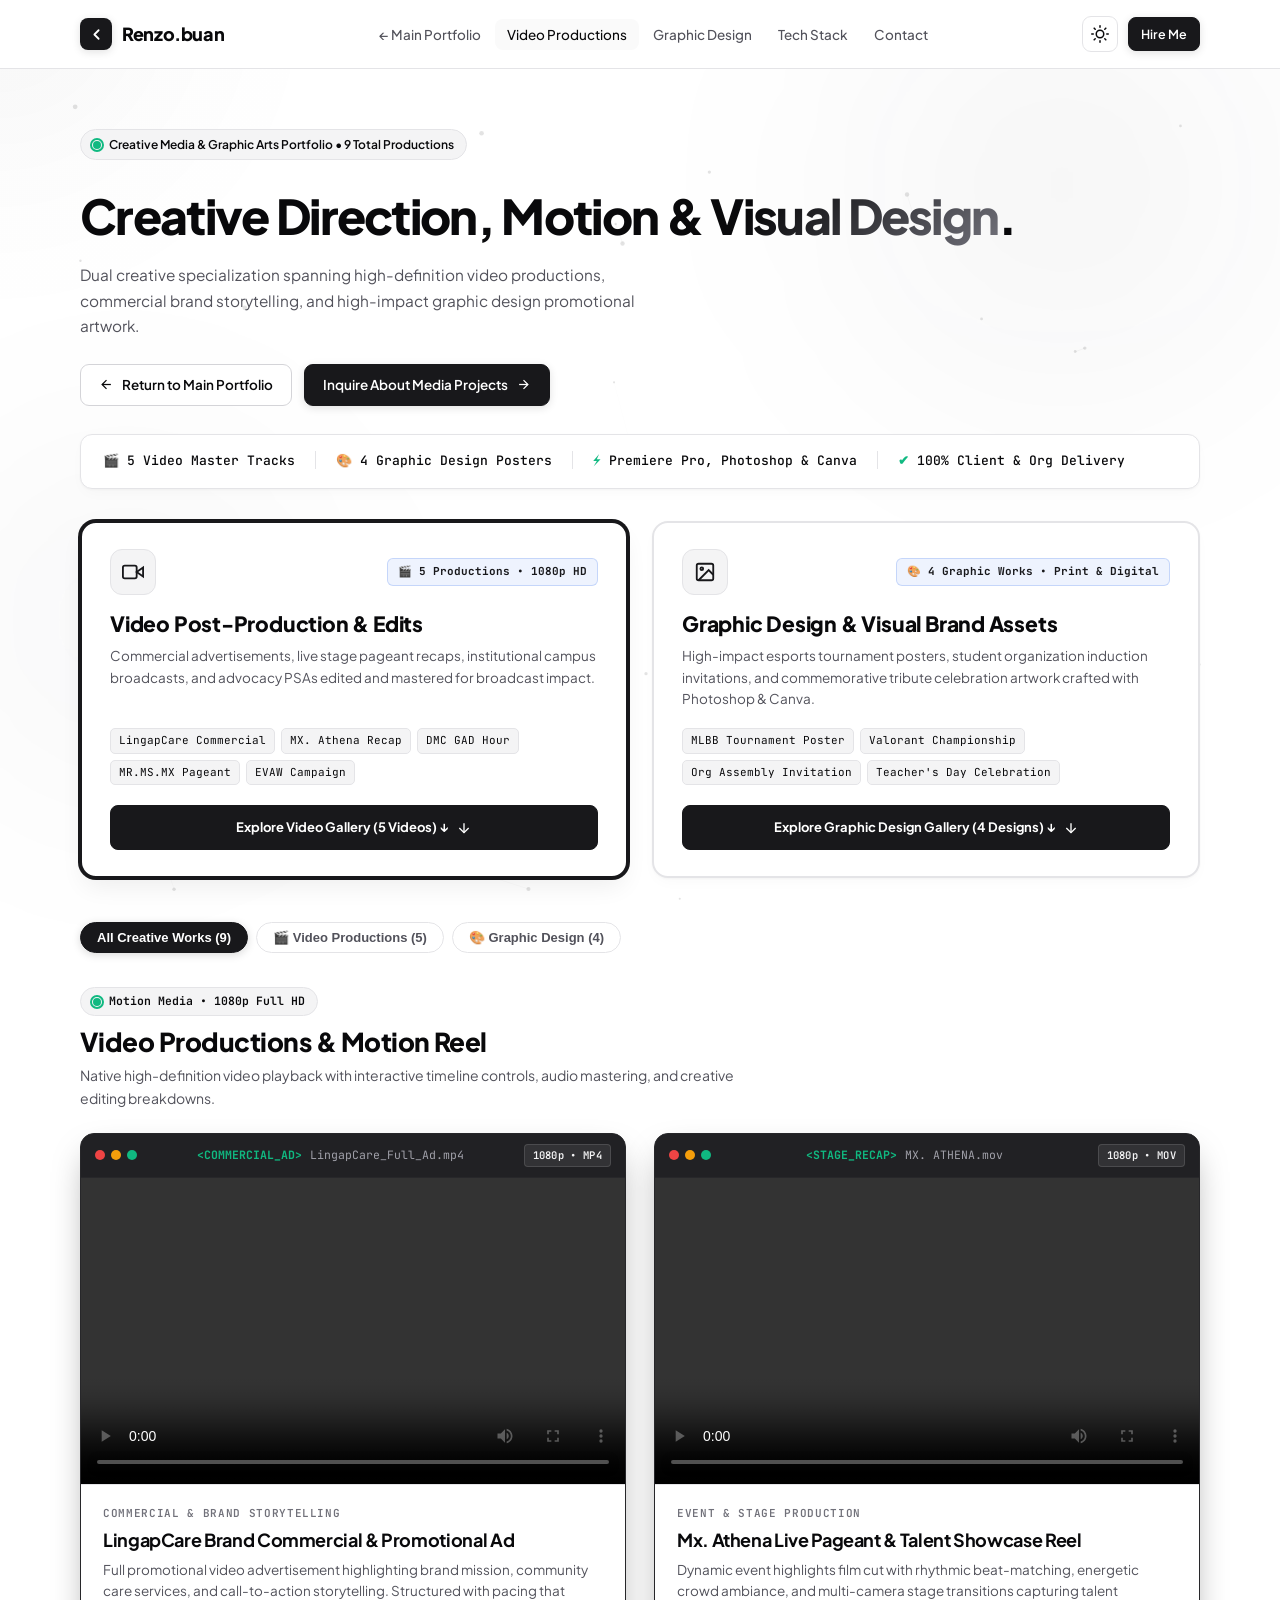
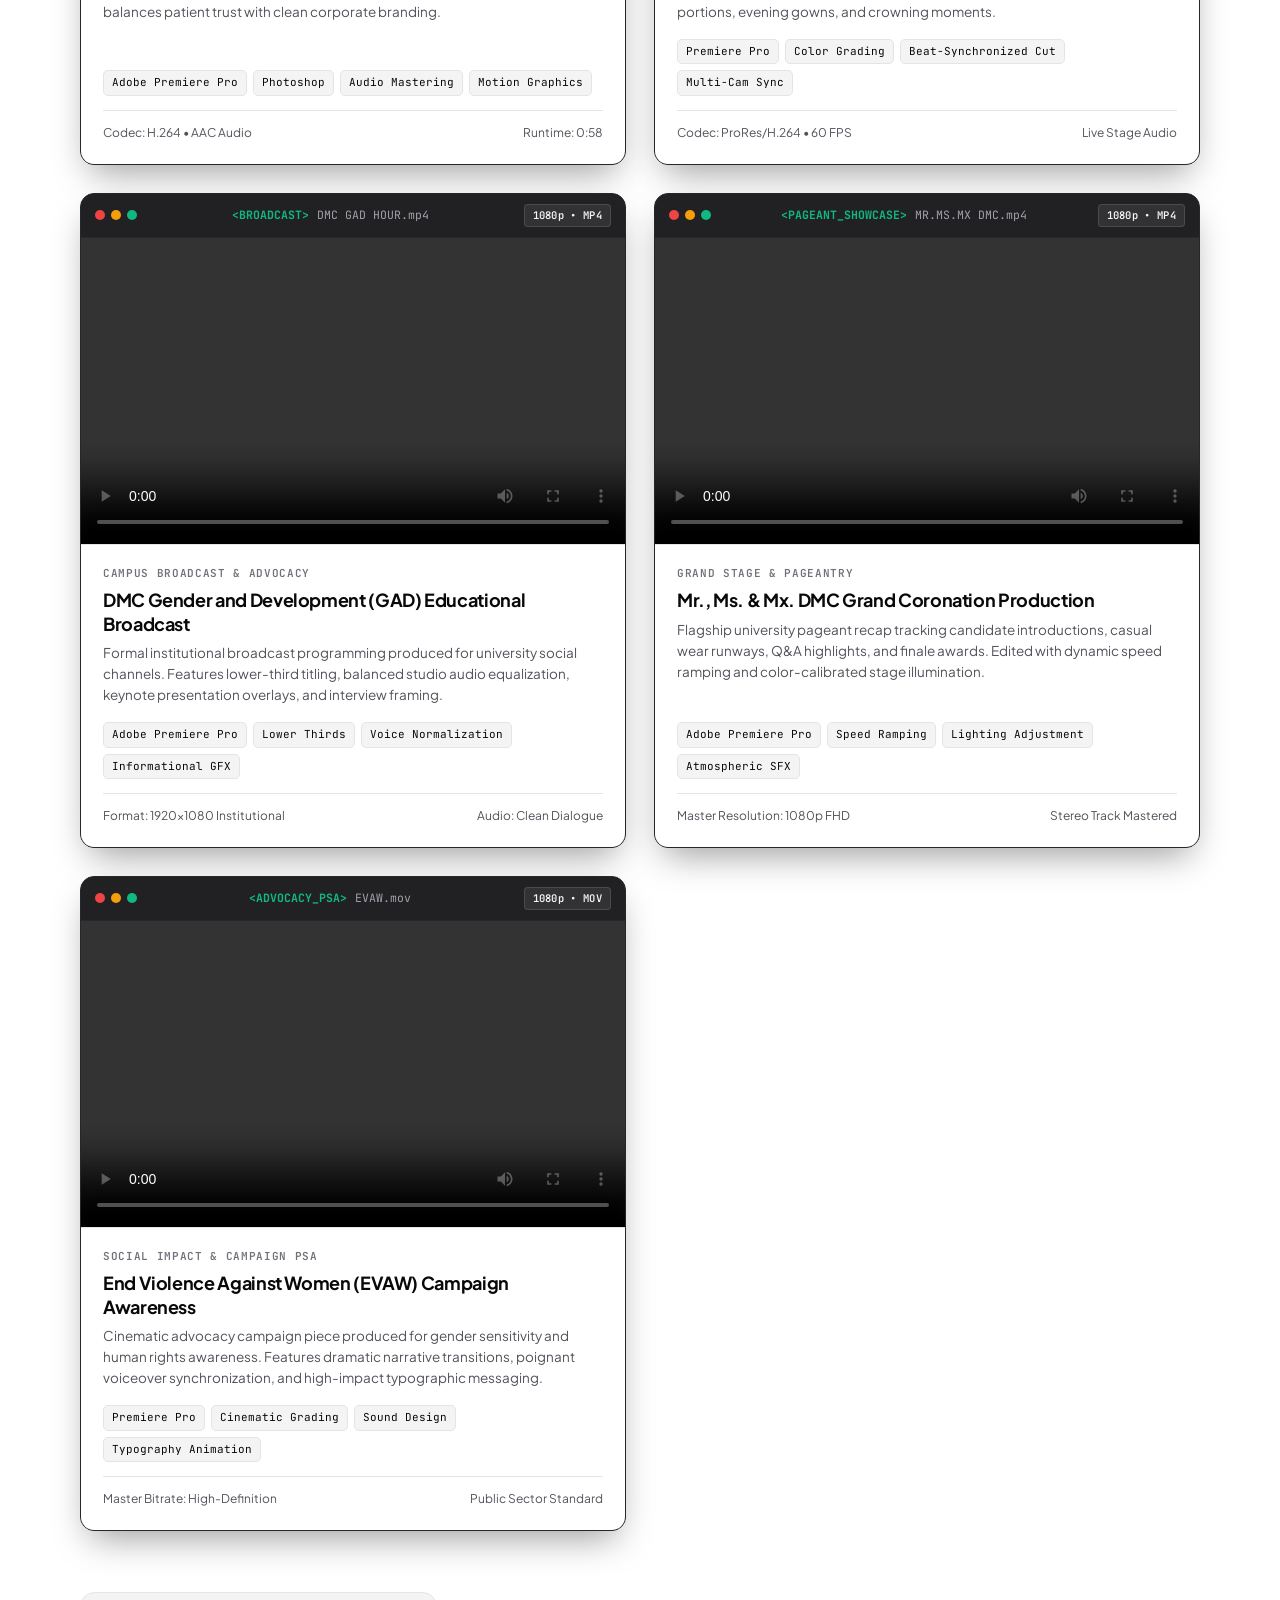
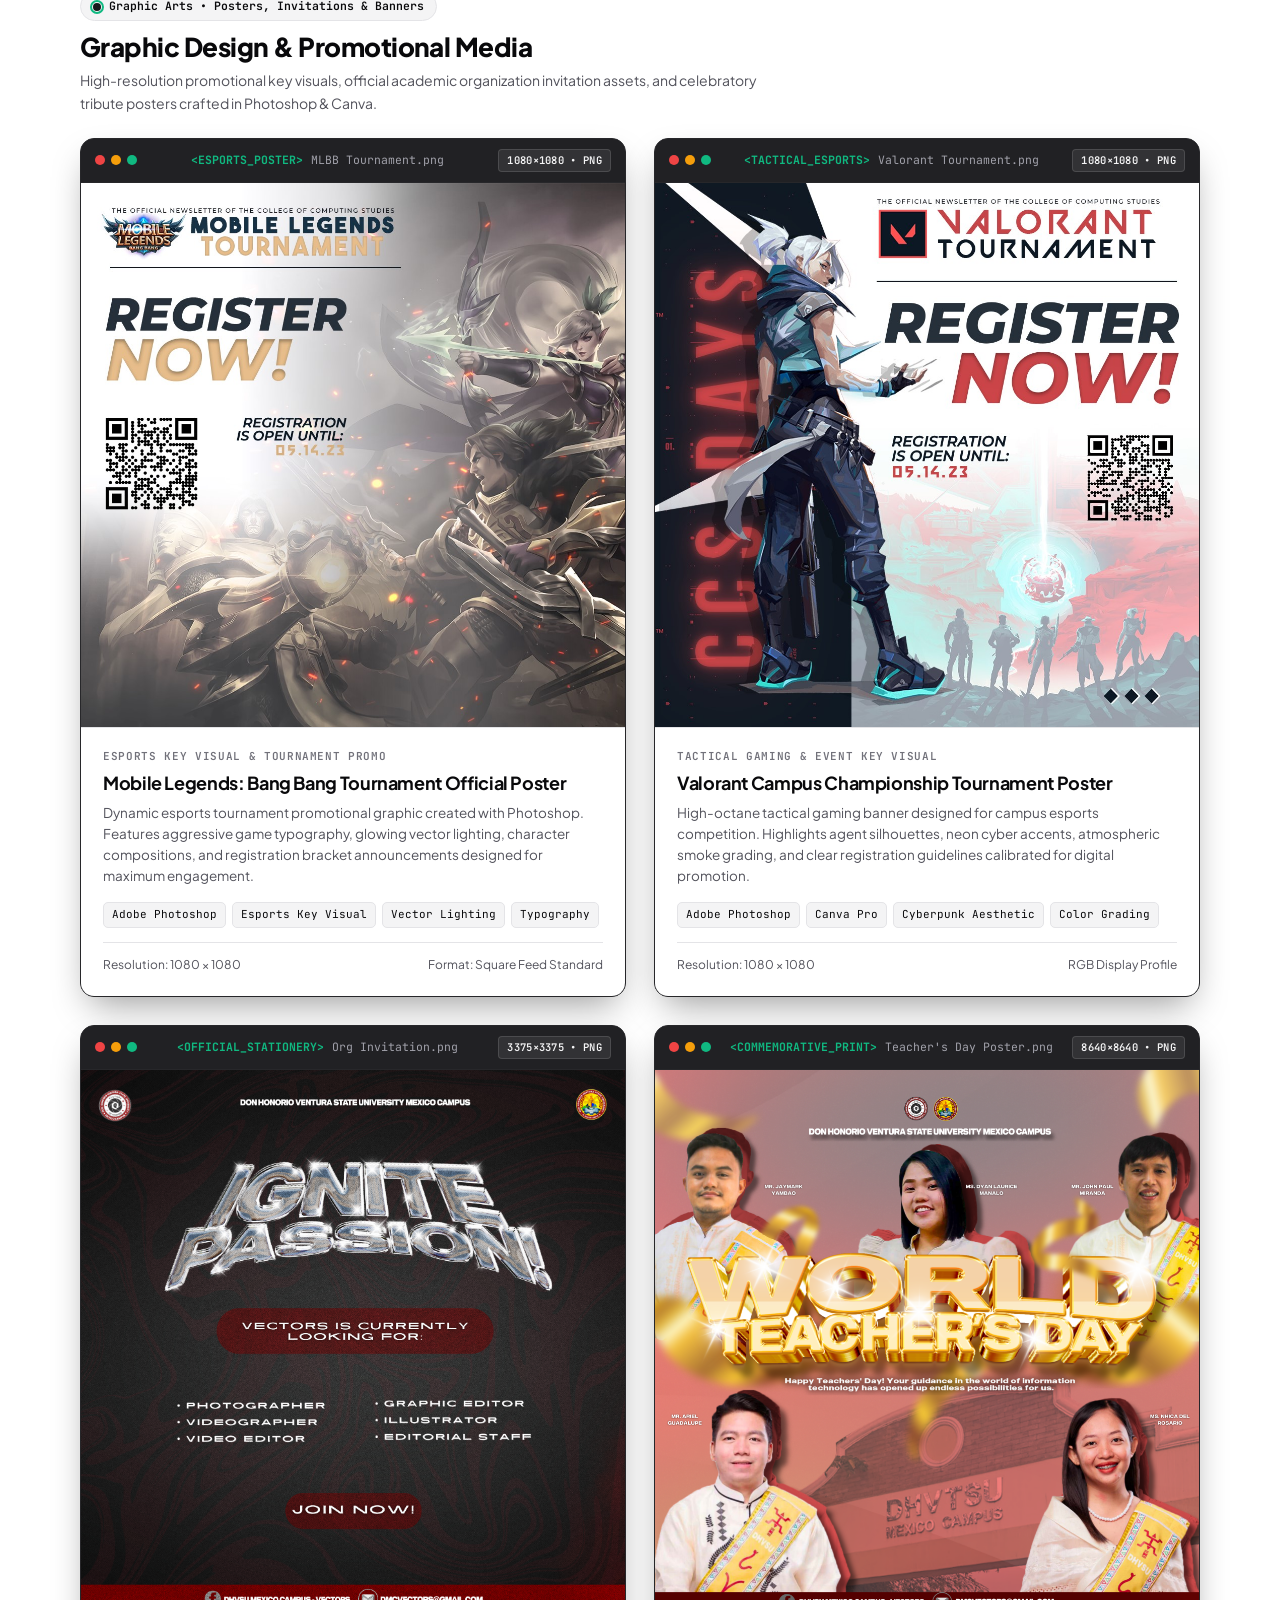
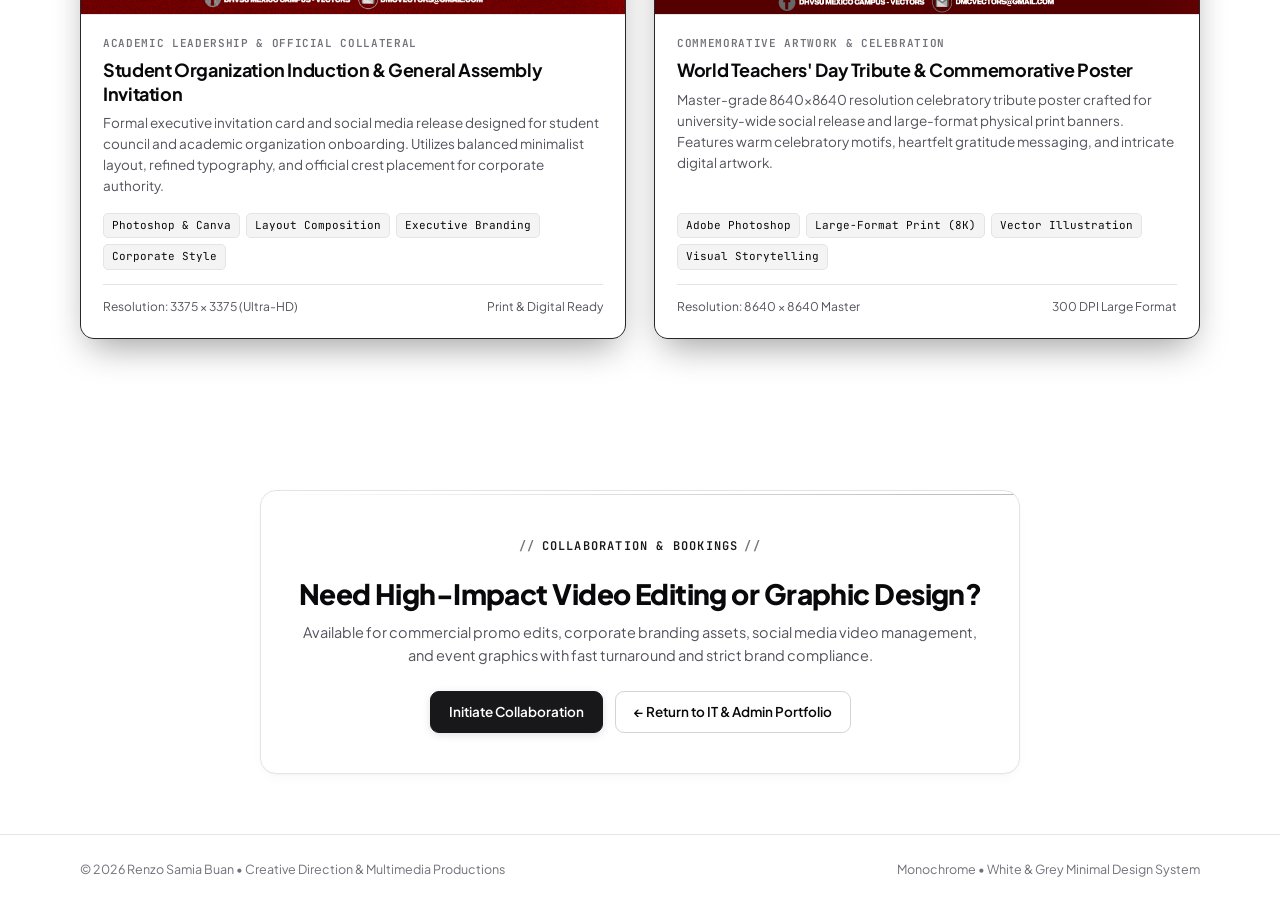
==== media.html @ 0bd3ecc9 "Initial commit — portfolio website" ====
<!DOCTYPE html>
<html lang="en" data-theme="light">
<head>
<meta charset="utf-8">
<meta name="viewport" content="width=device-width, initial-scale=1">
<title>Creative Direction &amp; Multimedia Showcase | Renzo Samia Buan</title>
<meta name="description" content="Commercial video advertisements, campus broadcast programming, live event video showcases, and graphic design posters by Renzo Samia Buan.">
<link rel="preconnect" href="https://fonts.googleapis.com">
<link rel="preconnect" href="https://fonts.gstatic.com" crossorigin>
<link href="https://fonts.googleapis.com/css2?family=Plus+Jakarta+Sans:wght@400;500;600;700;800&family=JetBrains+Mono:wght@400;500;600&display=swap" rel="stylesheet">
<link rel="stylesheet" href="styles.css">
</head>
<body>

<canvas id="bgCanvas"></canvas>
<div class="cursor-glow" id="cursorGlow"></div>
<div class="bg-grid"></div>
<div class="ambient-glow-1"></div>
<div class="ambient-glow-2"></div>

<!-- Navigation Bar -->
<header class="nav">
  <div class="wrap nav-wrap">
    <a href="index.html" class="brand-logo" title="Return to Main Portfolio">
      <div class="brand-icon">
        <svg width="17" height="17" viewBox="0 0 24 24" fill="none" stroke="currentColor" stroke-width="2.5" stroke-linecap="round" stroke-linejoin="round">
          <polyline points="15 18 9 12 15 6"></polyline>
        </svg>
      </div>
      <span>Renzo<span class="dot">.</span>buan</span>
    </a>

    <ul class="nav-links">
      <li><a href="index.html" class="nav-link">&larr; Main Portfolio</a></li>
      <li><a href="#videos" class="nav-link active">Video Productions</a></li>
      <li><a href="#graphics" class="nav-link">Graphic Design</a></li>
      <li><a href="index.html#skills" class="nav-link">Tech Stack</a></li>
      <li><a href="index.html#contact" class="nav-link">Contact</a></li>
    </ul>

    <div class="nav-actions">
      <button class="theme-btn" id="themeToggle" aria-label="Toggle visual theme" title="Toggle theme">
        <svg class="sun-icon" viewBox="0 0 24 24"><circle cx="12" cy="12" r="5"></circle><line x1="12" y1="1" x2="12" y2="3"></line><line x1="12" y1="21" x2="12" y2="23"></line><line x1="4.22" y1="4.22" x2="5.64" y2="5.64"></line><line x1="18.36" y1="18.36" x2="19.78" y2="19.78"></line><line x1="1" y1="12" x2="3" y2="12"></line><line x1="21" y1="12" x2="23" y2="12"></line><line x1="4.22" y1="19.78" x2="5.64" y2="18.36"></line><line x1="18.36" y1="5.64" x2="19.78" y2="4.22"></line></svg>
      </button>
      <button class="mobile-toggle-btn" id="mobileMenuBtn" aria-label="Toggle navigation menu">
        <svg viewBox="0 0 24 24"><line x1="3" y1="12" x2="21" y2="12"></line><line x1="3" y1="6" x2="21" y2="6"></line><line x1="3" y1="18" x2="21" y2="18"></line></svg>
      </button>
      <a href="index.html#contact" class="btn btn-primary btn-sm">Hire Me</a>
    </div>
  </div>

  <!-- Mobile Drawer -->
  <div class="mobile-nav-drawer" id="mobileDrawer">
    <a href="index.html" onclick="closeMobileNav()">&larr; Main Portfolio Overview</a>
    <a href="#videos" onclick="closeMobileNav()">🎬 Video Productions (5 Edits)</a>
    <a href="#graphics" onclick="closeMobileNav()">🎨 Graphic Design (4 Posters)</a>
    <a href="index.html#skills" onclick="closeMobileNav()">Technology Stack</a>
    <a href="index.html#contact" onclick="closeMobileNav()">Contact Renzo</a>
  </div>
</header>

<main>
  <!-- Media Header Section -->
  <section class="media-header-section">
    <div class="wrap">
      <div class="status-pill">
        <span class="pulse-indicator"></span>
        <span>Creative Media &amp; Graphic Arts Portfolio &bull; 9 Total Productions</span>
      </div>

      <h1 class="hero-title" style="margin-top: 10px;">
        Creative Direction, Motion &amp; <span class="highlight">Visual Design</span>.
      </h1>

      <p class="hero-subtitle">
        Dual creative specialization spanning high-definition video productions, commercial brand storytelling, and high-impact graphic design promotional artwork.
      </p>

      <div class="hero-actions">
        <a href="index.html" class="btn btn-secondary">
          <svg viewBox="0 0 24 24"><line x1="19" y1="12" x2="5" y2="12"></line><polyline points="12 19 5 12 12 5"></polyline></svg>
          <span>Return to Main Portfolio</span>
        </a>
        <a href="index.html#contact" class="btn btn-primary">
          <span>Inquire About Media Projects</span>
          <svg viewBox="0 0 24 24"><line x1="5" y1="12" x2="19" y2="12"></line><polyline points="12 5 19 12 12 19"></polyline></svg>
        </a>
      </div>

      <!-- Quick Stats Bar -->
      <div class="media-stats-bar">
        <div class="media-stat-item">
          <span class="stat-icon">🎬</span>
          <span>5 Video Master Tracks</span>
        </div>
        <div class="media-stat-divider"></div>
        <div class="media-stat-item">
          <span class="stat-icon">🎨</span>
          <span>4 Graphic Design Posters</span>
        </div>
        <div class="media-stat-divider"></div>
        <div class="media-stat-item">
          <span class="stat-icon">⚡</span>
          <span>Premiere Pro, Photoshop &amp; Canva</span>
        </div>
        <div class="media-stat-divider"></div>
        <div class="media-stat-item">
          <span class="stat-icon">✔</span>
          <span>100% Client &amp; Org Delivery</span>
        </div>
      </div>

      <!-- MASTER CATEGORY HUB CARDS -->
      <div class="media-hub-grid">
        <!-- Hub Card 1: Video Productions -->
        <div class="media-hub-card active tilt-card" id="hubVideoCard" onclick="selectMediaHub('video')">
          <div class="media-hub-top">
            <div class="media-hub-icon-wrap">
              <svg viewBox="0 0 24 24" fill="none" stroke="currentColor" stroke-width="2"><polygon points="23 7 16 12 23 17 23 7"></polygon><rect x="1" y="5" width="15" height="14" rx="2" ry="2"></rect></svg>
            </div>
            <span class="media-hub-badge">🎬 5 Productions &bull; 1080p HD</span>
          </div>
          <h2 class="media-hub-title">Video Post-Production &amp; Edits</h2>
          <p class="media-hub-desc">Commercial advertisements, live stage pageant recaps, institutional campus broadcasts, and advocacy PSAs edited and mastered for broadcast impact.</p>
          <div class="media-hub-tags">
            <span class="media-hub-tag">LingapCare Commercial</span>
            <span class="media-hub-tag">MX. Athena Recap</span>
            <span class="media-hub-tag">DMC GAD Hour</span>
            <span class="media-hub-tag">MR.MS.MX Pageant</span>
            <span class="media-hub-tag">EVAW Campaign</span>
          </div>
          <div class="media-hub-btn">
            <span>Explore Video Gallery (5 Videos) &darr;</span>
            <svg width="16" height="16" viewBox="0 0 24 24" fill="none" stroke="currentColor" stroke-width="2"><line x1="12" y1="5" x2="12" y2="19"></line><polyline points="19 12 12 19 5 12"></polyline></svg>
          </div>
        </div>

        <!-- Hub Card 2: Graphic Design Productions -->
        <div class="media-hub-card tilt-card" id="hubGraphicsCard" onclick="selectMediaHub('graphics')">
          <div class="media-hub-top">
            <div class="media-hub-icon-wrap">
              <svg viewBox="0 0 24 24" fill="none" stroke="currentColor" stroke-width="2"><rect x="3" y="3" width="18" height="18" rx="2" ry="2"></rect><circle cx="8.5" cy="8.5" r="1.5"></circle><polyline points="21 15 16 10 5 21"></polyline></svg>
            </div>
            <span class="media-hub-badge">🎨 4 Graphic Works &bull; Print &amp; Digital</span>
          </div>
          <h2 class="media-hub-title">Graphic Design &amp; Visual Brand Assets</h2>
          <p class="media-hub-desc">High-impact esports tournament posters, student organization induction invitations, and commemorative tribute celebration artwork crafted with Photoshop &amp; Canva.</p>
          <div class="media-hub-tags">
            <span class="media-hub-tag">MLBB Tournament Poster</span>
            <span class="media-hub-tag">Valorant Championship</span>
            <span class="media-hub-tag">Org Assembly Invitation</span>
            <span class="media-hub-tag">Teacher's Day Celebration</span>
          </div>
          <div class="media-hub-btn">
            <span>Explore Graphic Design Gallery (4 Designs) &darr;</span>
            <svg width="16" height="16" viewBox="0 0 24 24" fill="none" stroke="currentColor" stroke-width="2"><line x1="12" y1="5" x2="12" y2="19"></line><polyline points="19 12 12 19 5 12"></polyline></svg>
          </div>
        </div>
      </div>

      <!-- Category Filter Tabs -->
      <div class="media-filter-tabs" id="mediaFilterTabs">
        <button class="tab-btn active" data-filter="all">All Creative Works (9)</button>
        <button class="tab-btn" data-filter="video">🎬 Video Productions (5)</button>
        <button class="tab-btn" data-filter="graphics">🎨 Graphic Design (4)</button>
      </div>

      <!-- ========================================================
           SECTION 1: VIDEO PRODUCTIONS (5 Videos)
           ======================================================== -->
      <div class="media-group-header" id="videos" style="margin-top: 20px; margin-bottom: 24px;">
        <div class="group-tag-pill">
          <span class="pulse-indicator"></span>
          <span>Motion Media &bull; 1080p Full HD</span>
        </div>
        <h2 style="font-size: 26px; font-weight: 800; color: var(--text-main); margin-bottom: 6px;">Video Productions &amp; Motion Reel</h2>
        <p style="font-size: 14px; color: var(--text-muted); max-width: 680px;">Native high-definition video playback with interactive timeline controls, audio mastering, and creative editing breakdowns.</p>
      </div>

      <div class="media-grid" id="videoGrid">

        <!-- Video 1: LingapCare Commercial Ad -->
        <article class="media-panel border-beam-card tilt-card" data-type="video" data-category="ad">
          <div class="media-panel-header">
            <div class="terminal-dots">
              <span class="dot dot-red"></span>
              <span class="dot dot-yellow"></span>
              <span class="dot dot-green"></span>
            </div>
            <div class="media-panel-title">
              <span class="tech-tag">&lt;COMMERCIAL_AD&gt;</span>
              <span>LingapCare_Full_Ad.mp4</span>
            </div>
            <span class="media-panel-badge">1080p &bull; MP4</span>
          </div>

          <div class="media-video-wrap">
            <video controls preload="metadata" playsinline class="media-video-player">
              <source src="LingapCare_Full_Ad.mp4" type="video/mp4">
              Your browser does not support the video tag.
            </video>
          </div>

          <div class="media-panel-body">
            <span class="media-category-chip">Commercial &amp; Brand Storytelling</span>
            <h2 class="media-project-title">LingapCare Brand Commercial &amp; Promotional Ad</h2>
            <p class="media-project-desc">
              Full promotional video advertisement highlighting brand mission, community care services, and call-to-action storytelling. Structured with pacing that balances patient trust with clean corporate branding.
            </p>

            <div class="media-tool-chips">
              <span class="media-tool-chip">Adobe Premiere Pro</span>
              <span class="media-tool-chip">Photoshop</span>
              <span class="media-tool-chip">Audio Mastering</span>
              <span class="media-tool-chip">Motion Graphics</span>
            </div>

            <div class="media-panel-footer">
              <span class="media-specs-label">Codec: H.264 &bull; AAC Audio</span>
              <span class="media-specs-label">Runtime: 0:58</span>
            </div>
          </div>
        </article>

        <!-- Video 2: MX. ATHENA -->
        <article class="media-panel border-beam-card tilt-card" data-type="video" data-category="event">
          <div class="media-panel-header">
            <div class="terminal-dots">
              <span class="dot dot-red"></span>
              <span class="dot dot-yellow"></span>
              <span class="dot dot-green"></span>
            </div>
            <div class="media-panel-title">
              <span class="tech-tag">&lt;STAGE_RECAP&gt;</span>
              <span>MX. ATHENA.mov</span>
            </div>
            <span class="media-panel-badge">1080p &bull; MOV</span>
          </div>

          <div class="media-video-wrap">
            <video controls preload="metadata" playsinline class="media-video-player">
              <source src="MX. ATHENA.mov" type="video/quicktime">
              <source src="MX. ATHENA.mov" type="video/mp4">
              Your browser does not support the video tag.
            </video>
          </div>

          <div class="media-panel-body">
            <span class="media-category-chip">Event &amp; Stage Production</span>
            <h2 class="media-project-title">Mx. Athena Live Pageant &amp; Talent Showcase Reel</h2>
            <p class="media-project-desc">
              Dynamic event highlights film cut with rhythmic beat-matching, energetic crowd ambiance, and multi-camera stage transitions capturing talent portions, evening gowns, and crowning moments.
            </p>

            <div class="media-tool-chips">
              <span class="media-tool-chip">Premiere Pro</span>
              <span class="media-tool-chip">Color Grading</span>
              <span class="media-tool-chip">Beat-Synchronized Cut</span>
              <span class="media-tool-chip">Multi-Cam Sync</span>
            </div>

            <div class="media-panel-footer">
              <span class="media-specs-label">Codec: ProRes/H.264 &bull; 60 FPS</span>
              <span class="media-specs-label">Live Stage Audio</span>
            </div>
          </div>
        </article>

        <!-- Video 3: DMC GAD HOUR -->
        <article class="media-panel border-beam-card tilt-card" data-type="video" data-category="broadcast">
          <div class="media-panel-header">
            <div class="terminal-dots">
              <span class="dot dot-red"></span>
              <span class="dot dot-yellow"></span>
              <span class="dot dot-green"></span>
            </div>
            <div class="media-panel-title">
              <span class="tech-tag">&lt;BROADCAST&gt;</span>
              <span>DMC GAD HOUR.mp4</span>
            </div>
            <span class="media-panel-badge">1080p &bull; MP4</span>
          </div>

          <div class="media-video-wrap">
            <video controls preload="metadata" playsinline class="media-video-player">
              <source src="DMC GAD HOUR.mp4" type="video/mp4">
              Your browser does not support the video tag.
            </video>
          </div>

          <div class="media-panel-body">
            <span class="media-category-chip">Campus Broadcast &amp; Advocacy</span>
            <h2 class="media-project-title">DMC Gender and Development (GAD) Educational Broadcast</h2>
            <p class="media-project-desc">
              Formal institutional broadcast programming produced for university social channels. Features lower-third titling, balanced studio audio equalization, keynote presentation overlays, and interview framing.
            </p>

            <div class="media-tool-chips">
              <span class="media-tool-chip">Adobe Premiere Pro</span>
              <span class="media-tool-chip">Lower Thirds</span>
              <span class="media-tool-chip">Voice Normalization</span>
              <span class="media-tool-chip">Informational GFX</span>
            </div>

            <div class="media-panel-footer">
              <span class="media-specs-label">Format: 1920x1080 Institutional</span>
              <span class="media-specs-label">Audio: Clean Dialogue</span>
            </div>
          </div>
        </article>

        <!-- Video 4: MR.MS.MX DMC -->
        <article class="media-panel border-beam-card tilt-card" data-type="video" data-category="event">
          <div class="media-panel-header">
            <div class="terminal-dots">
              <span class="dot dot-red"></span>
              <span class="dot dot-yellow"></span>
              <span class="dot dot-green"></span>
            </div>
            <div class="media-panel-title">
              <span class="tech-tag">&lt;PAGEANT_SHOWCASE&gt;</span>
              <span>MR.MS.MX DMC.mp4</span>
            </div>
            <span class="media-panel-badge">1080p &bull; MP4</span>
          </div>

          <div class="media-video-wrap">
            <video controls preload="metadata" playsinline class="media-video-player">
              <source src="MR.MS.MX DMC.mp4" type="video/mp4">
              Your browser does not support the video tag.
            </video>
          </div>

          <div class="media-panel-body">
            <span class="media-category-chip">Grand Stage &amp; Pageantry</span>
            <h2 class="media-project-title">Mr., Ms. &amp; Mx. DMC Grand Coronation Production</h2>
            <p class="media-project-desc">
              Flagship university pageant recap tracking candidate introductions, casual wear runways, Q&amp;A highlights, and finale awards. Edited with dynamic speed ramping and color-calibrated stage illumination.
            </p>

            <div class="media-tool-chips">
              <span class="media-tool-chip">Adobe Premiere Pro</span>
              <span class="media-tool-chip">Speed Ramping</span>
              <span class="media-tool-chip">Lighting Adjustment</span>
              <span class="media-tool-chip">Atmospheric SFX</span>
            </div>

            <div class="media-panel-footer">
              <span class="media-specs-label">Master Resolution: 1080p FHD</span>
              <span class="media-specs-label">Stereo Track Mastered</span>
            </div>
          </div>
        </article>

        <!-- Video 5: EVAW Campaign Video -->
        <article class="media-panel border-beam-card tilt-card" data-type="video" data-category="broadcast">
          <div class="media-panel-header">
            <div class="terminal-dots">
              <span class="dot dot-red"></span>
              <span class="dot dot-yellow"></span>
              <span class="dot dot-green"></span>
            </div>
            <div class="media-panel-title">
              <span class="tech-tag">&lt;ADVOCACY_PSA&gt;</span>
              <span>EVAW.mov</span>
            </div>
            <span class="media-panel-badge">1080p &bull; MOV</span>
          </div>

          <div class="media-video-wrap">
            <video controls preload="metadata" playsinline class="media-video-player">
              <source src="EVAW.mov" type="video/quicktime">
              <source src="EVAW.mov" type="video/mp4">
              Your browser does not support the video tag.
            </video>
          </div>

          <div class="media-panel-body">
            <span class="media-category-chip">Social Impact &amp; Campaign PSA</span>
            <h2 class="media-project-title">End Violence Against Women (EVAW) Campaign Awareness</h2>
            <p class="media-project-desc">
              Cinematic advocacy campaign piece produced for gender sensitivity and human rights awareness. Features dramatic narrative transitions, poignant voiceover synchronization, and high-impact typographic messaging.
            </p>

            <div class="media-tool-chips">
              <span class="media-tool-chip">Premiere Pro</span>
              <span class="media-tool-chip">Cinematic Grading</span>
              <span class="media-tool-chip">Sound Design</span>
              <span class="media-tool-chip">Typography Animation</span>
            </div>

            <div class="media-panel-footer">
              <span class="media-specs-label">Master Bitrate: High-Definition</span>
              <span class="media-specs-label">Public Sector Standard</span>
            </div>
          </div>
        </article>
      </div>

      <!-- ========================================================
           SECTION 2: GRAPHIC DESIGN PRODUCTIONS (4 Posters)
           ======================================================== -->
      <div class="media-group-header" id="graphics" style="margin-top: 60px; margin-bottom: 24px;">
        <div class="group-tag-pill">
          <span class="pulse-indicator" style="background-color: var(--primary);"></span>
          <span>Graphic Arts &bull; Posters, Invitations &amp; Banners</span>
        </div>
        <h2 style="font-size: 26px; font-weight: 800; color: var(--text-main); margin-bottom: 6px;">Graphic Design &amp; Promotional Media</h2>
        <p style="font-size: 14px; color: var(--text-muted); max-width: 680px;">High-resolution promotional key visuals, official academic organization invitation assets, and celebratory tribute posters crafted in Photoshop &amp; Canva.</p>
      </div>

      <div class="media-grid" id="graphicsGrid">

        <!-- Graphic 1: MLBB Tournament Poster -->
        <article class="media-panel border-beam-card tilt-card" data-type="graphics" data-category="esports">
          <div class="media-panel-header">
            <div class="terminal-dots">
              <span class="dot dot-red"></span>
              <span class="dot dot-yellow"></span>
              <span class="dot dot-green"></span>
            </div>
            <div class="media-panel-title">
              <span class="tech-tag">&lt;ESPORTS_POSTER&gt;</span>
              <span>MLBB Tournament.png</span>
            </div>
            <span class="media-panel-badge">1080&times;1080 &bull; PNG</span>
          </div>

          <div class="graphics-img-wrap" onclick="openLightbox('MLBB Tournament.png', 'Mobile Legends: Bang Bang Tournament Official Poster', '1080 &times; 1080 Square Format &bull; Esports Gaming Key Visual')">
            <img src="MLBB Tournament.png" alt="Mobile Legends Tournament Official Poster by Renzo Samia Buan" class="graphics-img" loading="lazy">
            <div class="graphics-overlay">
              <div class="graphics-zoom-pill">
                <svg width="15" height="15" viewBox="0 0 24 24" fill="none" stroke="currentColor" stroke-width="2.5"><circle cx="11" cy="11" r="8"></circle><line x1="21" y1="21" x2="16.65" y2="16.65"></line><line x1="11" y1="8" x2="11" y2="14"></line><line x1="8" y1="11" x2="14" y2="11"></line></svg>
                <span>Click to View Full Size</span>
              </div>
            </div>
          </div>

          <div class="media-panel-body">
            <span class="media-category-chip">Esports Key Visual &amp; Tournament Promo</span>
            <h2 class="media-project-title">Mobile Legends: Bang Bang Tournament Official Poster</h2>
            <p class="media-project-desc">
              Dynamic esports tournament promotional graphic created with Photoshop. Features aggressive game typography, glowing vector lighting, character compositions, and registration bracket announcements designed for maximum engagement.
            </p>

            <div class="media-tool-chips">
              <span class="media-tool-chip">Adobe Photoshop</span>
              <span class="media-tool-chip">Esports Key Visual</span>
              <span class="media-tool-chip">Vector Lighting</span>
              <span class="media-tool-chip">Typography</span>
            </div>

            <div class="media-panel-footer">
              <span class="media-specs-label">Resolution: 1080 &times; 1080</span>
              <span class="media-specs-label">Format: Square Feed Standard</span>
            </div>
          </div>
        </article>

        <!-- Graphic 2: Valorant Tournament Poster -->
        <article class="media-panel border-beam-card tilt-card" data-type="graphics" data-category="esports">
          <div class="media-panel-header">
            <div class="terminal-dots">
              <span class="dot dot-red"></span>
              <span class="dot dot-yellow"></span>
              <span class="dot dot-green"></span>
            </div>
            <div class="media-panel-title">
              <span class="tech-tag">&lt;TACTICAL_ESPORTS&gt;</span>
              <span>Valorant Tournament.png</span>
            </div>
            <span class="media-panel-badge">1080&times;1080 &bull; PNG</span>
          </div>

          <div class="graphics-img-wrap" onclick="openLightbox('Valorant Tournament.png', 'Valorant Campus Championship Tournament Poster', '1080 &times; 1080 Square Format &bull; Tactical Esports Key Visual')">
            <img src="Valorant Tournament.png" alt="Valorant Tournament Poster by Renzo Samia Buan" class="graphics-img" loading="lazy">
            <div class="graphics-overlay">
              <div class="graphics-zoom-pill">
                <svg width="15" height="15" viewBox="0 0 24 24" fill="none" stroke="currentColor" stroke-width="2.5"><circle cx="11" cy="11" r="8"></circle><line x1="21" y1="21" x2="16.65" y2="16.65"></line><line x1="11" y1="8" x2="11" y2="14"></line><line x1="8" y1="11" x2="14" y2="11"></line></svg>
                <span>Click to View Full Size</span>
              </div>
            </div>
          </div>

          <div class="media-panel-body">
            <span class="media-category-chip">Tactical Gaming &amp; Event Key Visual</span>
            <h2 class="media-project-title">Valorant Campus Championship Tournament Poster</h2>
            <p class="media-project-desc">
              High-octane tactical gaming banner designed for campus esports competition. Highlights agent silhouettes, neon cyber accents, atmospheric smoke grading, and clear registration guidelines calibrated for digital promotion.
            </p>

            <div class="media-tool-chips">
              <span class="media-tool-chip">Adobe Photoshop</span>
              <span class="media-tool-chip">Canva Pro</span>
              <span class="media-tool-chip">Cyberpunk Aesthetic</span>
              <span class="media-tool-chip">Color Grading</span>
            </div>

            <div class="media-panel-footer">
              <span class="media-specs-label">Resolution: 1080 &times; 1080</span>
              <span class="media-specs-label">RGB Display Profile</span>
            </div>
          </div>
        </article>

        <!-- Graphic 3: Org Invitation Poster -->
        <article class="media-panel border-beam-card tilt-card" data-type="graphics" data-category="org">
          <div class="media-panel-header">
            <div class="terminal-dots">
              <span class="dot dot-red"></span>
              <span class="dot dot-yellow"></span>
              <span class="dot dot-green"></span>
            </div>
            <div class="media-panel-title">
              <span class="tech-tag">&lt;OFFICIAL_STATIONERY&gt;</span>
              <span>Org Invitation.png</span>
            </div>
            <span class="media-panel-badge">3375&times;3375 &bull; PNG</span>
          </div>

          <div class="graphics-img-wrap" onclick="openLightbox('Org Invitation.png', 'Student Organization Induction &amp; General Assembly Invitation', '3375 &times; 3375 High-Res &bull; Official Academic Stationery')">
            <img src="Org Invitation.png" alt="Student Organization Official Invitation by Renzo Samia Buan" class="graphics-img" loading="lazy">
            <div class="graphics-overlay">
              <div class="graphics-zoom-pill">
                <svg width="15" height="15" viewBox="0 0 24 24" fill="none" stroke="currentColor" stroke-width="2.5"><circle cx="11" cy="11" r="8"></circle><line x1="21" y1="21" x2="16.65" y2="16.65"></line><line x1="11" y1="8" x2="11" y2="14"></line><line x1="8" y1="11" x2="14" y2="11"></line></svg>
                <span>Click to View Full Size</span>
              </div>
            </div>
          </div>

          <div class="media-panel-body">
            <span class="media-category-chip">Academic Leadership &amp; Official Collateral</span>
            <h2 class="media-project-title">Student Organization Induction &amp; General Assembly Invitation</h2>
            <p class="media-project-desc">
              Formal executive invitation card and social media release designed for student council and academic organization onboarding. Utilizes balanced minimalist layout, refined typography, and official crest placement for corporate authority.
            </p>

            <div class="media-tool-chips">
              <span class="media-tool-chip">Photoshop &amp; Canva</span>
              <span class="media-tool-chip">Layout Composition</span>
              <span class="media-tool-chip">Executive Branding</span>
              <span class="media-tool-chip">Corporate Style</span>
            </div>

            <div class="media-panel-footer">
              <span class="media-specs-label">Resolution: 3375 &times; 3375 (Ultra-HD)</span>
              <span class="media-specs-label">Print &amp; Digital Ready</span>
            </div>
          </div>
        </article>

        <!-- Graphic 4: Teacher's Day Poster -->
        <article class="media-panel border-beam-card tilt-card" data-type="graphics" data-category="org">
          <div class="media-panel-header">
            <div class="terminal-dots">
              <span class="dot dot-red"></span>
              <span class="dot dot-yellow"></span>
              <span class="dot dot-green"></span>
            </div>
            <div class="media-panel-title">
              <span class="tech-tag">&lt;COMMEMORATIVE_PRINT&gt;</span>
              <span>Teacher's Day Poster.png</span>
            </div>
            <span class="media-panel-badge">8640&times;8640 &bull; PNG</span>
          </div>

          <div class="graphics-img-wrap" onclick="openLightbox('Teacher\'s Day Poster.png', 'World Teachers\' Day Tribute &amp; Celebration Poster', '8640 &times; 8640 Master Print &bull; Large Format University Poster')">
            <img src="Teacher's Day Poster.png" alt="World Teachers Day Celebration Poster by Renzo Samia Buan" class="graphics-img" loading="lazy">
            <div class="graphics-overlay">
              <div class="graphics-zoom-pill">
                <svg width="15" height="15" viewBox="0 0 24 24" fill="none" stroke="currentColor" stroke-width="2.5"><circle cx="11" cy="11" r="8"></circle><line x1="21" y1="21" x2="16.65" y2="16.65"></line><line x1="11" y1="8" x2="11" y2="14"></line><line x1="8" y1="11" x2="14" y2="11"></line></svg>
                <span>Click to View Full Size</span>
              </div>
            </div>
          </div>

          <div class="media-panel-body">
            <span class="media-category-chip">Commemorative Artwork &amp; Celebration</span>
            <h2 class="media-project-title">World Teachers' Day Tribute &amp; Commemorative Poster</h2>
            <p class="media-project-desc">
              Master-grade 8640&times;8640 resolution celebratory tribute poster crafted for university-wide social release and large-format physical print banners. Features warm celebratory motifs, heartfelt gratitude messaging, and intricate digital artwork.
            </p>

            <div class="media-tool-chips">
              <span class="media-tool-chip">Adobe Photoshop</span>
              <span class="media-tool-chip">Large-Format Print (8K)</span>
              <span class="media-tool-chip">Vector Illustration</span>
              <span class="media-tool-chip">Visual Storytelling</span>
            </div>

            <div class="media-panel-footer">
              <span class="media-specs-label">Resolution: 8640 &times; 8640 Master</span>
              <span class="media-specs-label">300 DPI Large Format</span>
            </div>
          </div>
        </article>
      </div>

    </div>
  </section>

  <!-- Collaboration Callout -->
  <section class="contact-section" style="padding: 60px 0;">
    <div class="wrap">
      <div class="contact-box border-beam-card" style="text-align: center; max-width: 760px; margin: 0 auto;">
        <span class="section-tag">Collaboration &amp; Bookings</span>
        <h2 style="font-size: 28px; font-weight: 800; margin: 12px 0 10px;">Need High-Impact Video Editing or Graphic Design?</h2>
        <p style="font-size: 14.5px; color: var(--text-muted); line-height: 1.6; margin-bottom: 24px;">
          Available for commercial promo edits, corporate branding assets, social media video management, and event graphics with fast turnaround and strict brand compliance.
        </p>
        <div style="display: flex; gap: 12px; justify-content: center; flex-wrap: wrap;">
          <a href="index.html#contact" class="btn btn-primary">Initiate Collaboration</a>
          <a href="index.html" class="btn btn-secondary">&larr; Return to IT &amp; Admin Portfolio</a>
        </div>
      </div>
    </div>
  </section>
</main>

<!-- Lightbox Modal -->
<div class="lightbox-modal" id="lightboxModal" onclick="closeLightboxOnBackdrop(event)">
  <button class="lightbox-close-btn" onclick="closeLightbox()" aria-label="Close Lightbox">
    <svg width="20" height="20" viewBox="0 0 24 24" fill="none" stroke="currentColor" stroke-width="2.5"><line x1="18" y1="6" x2="6" y2="18"></line><line x1="6" y1="6" x2="18" y2="18"></line></svg>
  </button>
  <img src="" alt="Enlarged graphic artwork" class="lightbox-img" id="lightboxImg">
  <div class="lightbox-meta">
    <div class="lightbox-title" id="lightboxTitle"></div>
    <div class="lightbox-sub" id="lightboxSub"></div>
  </div>
</div>

<footer>
  <div class="wrap">
    <div>&copy; 2026 Renzo Samia Buan &bull; Creative Direction &amp; Multimedia Productions</div>
    <div>Monochrome &bull; White &amp; Grey Minimal Design System</div>
  </div>
</footer>

<script>
// Theme Management
const themeToggle = document.getElementById("themeToggle");
const savedTheme = localStorage.getItem("theme") || "light";
document.documentElement.dataset.theme = savedTheme;

if (themeToggle) {
  themeToggle.addEventListener("click", () => {
    const current = document.documentElement.dataset.theme;
    const next = current === "dark" ? "light" : "dark";
    document.documentElement.dataset.theme = next;
    localStorage.setItem("theme", next);
  });
}

// Mobile Menu
const mobileBtn = document.getElementById("mobileMenuBtn");
const mobileDrawer = document.getElementById("mobileDrawer");
if (mobileBtn && mobileDrawer) {
  mobileBtn.addEventListener("click", () => {
    mobileDrawer.classList.toggle("open");
  });
}
function closeMobileNav() {
  if (mobileDrawer) mobileDrawer.classList.remove("open");
}

// Single-Playback Audio/Video Manager
const videos = document.querySelectorAll(".media-video-player");
videos.forEach(video => {
  video.addEventListener("play", () => {
    videos.forEach(other => {
      if (other !== video && !other.paused) {
        other.pause();
      }
    });
  });
});

// Category Filter Tabs
const tabBtns = document.querySelectorAll("#mediaFilterTabs .tab-btn");
const videoHeader = document.getElementById("videos");
const videoGrid = document.getElementById("videoGrid");
const graphicsHeader = document.getElementById("graphics");
const graphicsGrid = document.getElementById("graphicsGrid");

function applyMediaFilter(filter) {
  tabBtns.forEach(btn => {
    btn.classList.toggle("active", btn.dataset.filter === filter);
  });

  if (filter === "all") {
    if (videoHeader) videoHeader.style.display = "block";
    if (videoGrid) videoGrid.style.display = "grid";
    if (graphicsHeader) graphicsHeader.style.display = "block";
    if (graphicsGrid) graphicsGrid.style.display = "grid";
  } else if (filter === "video") {
    if (videoHeader) videoHeader.style.display = "block";
    if (videoGrid) videoGrid.style.display = "grid";
    if (graphicsHeader) graphicsHeader.style.display = "none";
    if (graphicsGrid) graphicsGrid.style.display = "none";
  } else if (filter === "graphics") {
    if (videoHeader) videoHeader.style.display = "none";
    if (videoGrid) videoGrid.style.display = "none";
    if (graphicsHeader) graphicsHeader.style.display = "block";
    if (graphicsGrid) graphicsGrid.style.display = "grid";
  }
}

tabBtns.forEach(btn => {
  btn.addEventListener("click", () => {
    applyMediaFilter(btn.dataset.filter);
  });
});

// Master Hub Cards Click Handlers
function selectMediaHub(type) {
  const hubVideo = document.getElementById("hubVideoCard");
  const hubGraphics = document.getElementById("hubGraphicsCard");

  if (type === "video") {
    if (hubVideo) hubVideo.classList.add("active");
    if (hubGraphics) hubGraphics.classList.remove("active");
    applyMediaFilter("video");
    const target = document.getElementById("videos");
    if (target) target.scrollIntoView({ behavior: "smooth", block: "start" });
  } else if (type === "graphics") {
    if (hubGraphics) hubGraphics.classList.add("active");
    if (hubVideo) hubVideo.classList.remove("active");
    applyMediaFilter("graphics");
    const target = document.getElementById("graphics");
    if (target) target.scrollIntoView({ behavior: "smooth", block: "start" });
  }
}

// Lightbox System
const lightboxModal = document.getElementById("lightboxModal");
const lightboxImg = document.getElementById("lightboxImg");
const lightboxTitle = document.getElementById("lightboxTitle");
const lightboxSub = document.getElementById("lightboxSub");

function openLightbox(src, title, sub) {
  if (!lightboxModal) return;
  lightboxImg.src = src;
  lightboxTitle.innerHTML = title;
  lightboxSub.innerHTML = sub;
  lightboxModal.classList.add("active");
  document.body.style.overflow = "hidden";
}

function closeLightbox() {
  if (!lightboxModal) return;
  lightboxModal.classList.remove("active");
  document.body.style.overflow = "";
}

function closeLightboxOnBackdrop(e) {
  if (e.target === lightboxModal || e.target.classList.contains("lightbox-modal")) {
    closeLightbox();
  }
}

document.addEventListener("keydown", (e) => {
  if (e.key === "Escape") {
    closeLightbox();
  }
});

// Constellation Background Particles
const bgCanvas = document.getElementById("bgCanvas");
if (bgCanvas) {
  const ctx = bgCanvas.getContext("2d");
  let width = bgCanvas.width = window.innerWidth;
  let height = bgCanvas.height = window.innerHeight;
  let particles = [];
  const particleCount = Math.min(Math.floor((width * height) / 24000), 45);

  function getThemeColors() {
    const isDark = document.documentElement.dataset.theme === "dark";
    return {
      node: isDark ? "rgba(244, 244, 245, 0.25)" : "rgba(24, 24, 27, 0.12)",
      line: isDark ? "rgba(244, 244, 245, 0.06)" : "rgba(24, 24, 27, 0.04)"
    };
  }

  class Particle {
    constructor() {
      this.x = Math.random() * width;
      this.y = Math.random() * height;
      this.vx = (Math.random() - 0.5) * 0.45;
      this.vy = (Math.random() - 0.5) * 0.45;
      this.radius = Math.random() * 1.6 + 0.8;
    }
    update() {
      this.x += this.vx;
      this.y += this.vy;
      if (this.x < 0) this.x = width;
      if (this.x > width) this.x = 0;
      if (this.y < 0) this.y = height;
      if (this.y > height) this.y = 0;
    }
    draw(colors) {
      ctx.beginPath();
      ctx.arc(this.x, this.y, this.radius, 0, Math.PI * 2);
      ctx.fillStyle = colors.node;
      ctx.fill();
    }
  }

  for (let i = 0; i < particleCount; i++) particles.push(new Particle());

  function animate() {
    ctx.clearRect(0, 0, width, height);
    const colors = getThemeColors();
    for (let i = 0; i < particles.length; i++) {
      particles[i].update();
      particles[i].draw(colors);
      for (let j = i + 1; j < particles.length; j++) {
        const dx = particles[i].x - particles[j].x;
        const dy = particles[i].y - particles[j].y;
        const dist = Math.sqrt(dx * dx + dy * dy);
        if (dist < 110) {
          ctx.beginPath();
          ctx.moveTo(particles[i].x, particles[i].y);
          ctx.lineTo(particles[j].x, particles[j].y);
          ctx.strokeStyle = colors.line;
          ctx.lineWidth = 1 - (dist / 110);
          ctx.stroke();
        }
      }
    }
    requestAnimationFrame(animate);
  }
  animate();

  window.addEventListener("resize", () => {
    width = bgCanvas.width = window.innerWidth;
    height = bgCanvas.height = window.innerHeight;
  });
}
</script>
</body>
</html>
---- styles.css ----
/* ==========================================================================
   CSS VARIABLES & DESIGN SYSTEM (Tech & IT Professional Theme)
   ========================================================================== */
:root {
  --font-main: 'Plus Jakarta Sans', system-ui, -apple-system, BlinkMacSystemFont, 'Segoe UI', Roboto, sans-serif;
  --font-mono: 'JetBrains Mono', ui-monospace, SFMono-Regular, Menlo, Monaco, Consolas, monospace;
  
  /* Pure Minimalist White & Grey Palette */
  --primary: #18181b;          /* Crisp charcoal black */
  --primary-hover: #27272a;    /* Dark charcoal hover */
  --primary-glow: rgba(0, 0, 0, 0.05);
  --accent: #52525b;           /* Slate gray */
  --accent-glow: rgba(0, 0, 0, 0.04);
  --emerald: #10b981;          /* Subtle green status dot */
  --emerald-glow: rgba(16, 185, 129, 0.2);
  
  /* Light Theme (Crisp White & Grey) */
  --bg: #ffffff;
  --bg-alt: #f4f4f5;           /* Cool light gray for alternate sections */
  --surface: #ffffff;
  --surface-hover: #fafafa;
  --border: #e4e4e7;           /* Hairline gray border */
  --border-focus: #18181b;
  --text-main: #09090b;        /* Charcoal black text */
  --text-muted: #52525b;       /* Cool slate gray */
  --text-dim: #71717a;         /* Muted gray */
  --header-bg: rgba(255, 255, 255, 0.94);
  --card-shadow: 0 1px 3px rgba(0, 0, 0, 0.04), 0 6px 16px -4px rgba(0, 0, 0, 0.03);
  --card-shadow-hover: 0 12px 24px -4px rgba(0, 0, 0, 0.07);
  --terminal-bg: #18181b;      /* Dark charcoal console */
  --terminal-text: #f4f4f5;
  --terminal-border: #27272a;
  --grid-line: rgba(0, 0, 0, 0.035);
}

[data-theme="dark"] {
  /* Graphite & Platinum Theme */
  --bg: #09090b;
  --bg-alt: #121215;
  --surface: #18181b;
  --surface-hover: #222226;
  --border: #27272a;
  --border-focus: #71717a;
  --text-main: #f4f4f5;
  --text-muted: #a1a1aa;
  --text-dim: #71717a;
  --primary: #ffffff;
  --primary-hover: #e4e4e7;
  --primary-glow: rgba(255, 255, 255, 0.08);
  --accent: #d4d4d8;
  --accent-glow: rgba(255, 255, 255, 0.05);
  --emerald: #10b981;
  --emerald-glow: rgba(16, 185, 129, 0.25);
  --header-bg: rgba(9, 9, 11, 0.92);
  --card-shadow: 0 1px 3px rgba(0, 0, 0, 0.5), 0 8px 24px -4px rgba(0, 0, 0, 0.6);
  --card-shadow-hover: 0 16px 32px -6px rgba(0, 0, 0, 0.7);
  --terminal-bg: #09090b;
  --terminal-text: #e4e4e7;
  --terminal-border: #27272a;
  --grid-line: rgba(255, 255, 255, 0.035);
}

/* Base Styles */
* { box-sizing: border-box; margin: 0; padding: 0; }
html {
  scroll-behavior: smooth;
  scroll-padding-top: 76px;
}
body {
  font-family: var(--font-main);
  background-color: var(--bg);
  color: var(--text-main);
  line-height: 1.6;
  -webkit-font-smoothing: antialiased;
  -moz-osx-font-smoothing: grayscale;
  transition: background-color 0.25s ease, color 0.25s ease;
  overflow-x: hidden;
  min-height: 100vh;
}

/* 3D Abstract Canvas Background */
#bgCanvas {
  position: fixed;
  inset: 0;
  width: 100%;
  height: 100%;
  pointer-events: none;
  z-index: 0;
}
.ambient-glow-1 {
  position: fixed;
  top: -15%;
  right: -8%;
  width: 640px;
  height: 640px;
  background: radial-gradient(circle, rgba(24, 24, 27, 0.055) 0%, transparent 68%);
  filter: blur(100px);
  pointer-events: none;
  z-index: 0;
  opacity: 1;
  animation: driftGlow1 18s ease-in-out infinite alternate;
}
.ambient-glow-2 {
  position: fixed;
  bottom: 0%;
  left: -12%;
  width: 560px;
  height: 560px;
  background: radial-gradient(circle, rgba(24, 24, 27, 0.04) 0%, transparent 68%);
  filter: blur(90px);
  pointer-events: none;
  z-index: 0;
  opacity: 1;
  animation: driftGlow2 22s ease-in-out infinite alternate;
}
[data-theme="dark"] .ambient-glow-1 {
  background: radial-gradient(circle, rgba(99, 102, 241, 0.06) 0%, transparent 68%);
}
[data-theme="dark"] .ambient-glow-2 {
  background: radial-gradient(circle, rgba(16, 185, 129, 0.04) 0%, transparent 68%);
}
@keyframes driftGlow1 {
  0%   { transform: translate(0, 0) scale(1); }
  100% { transform: translate(-40px, 60px) scale(1.12); }
}
@keyframes driftGlow2 {
  0%   { transform: translate(0, 0) scale(1); }
  100% { transform: translate(50px, -40px) scale(1.1); }
}

.wrap {
  width: 100%;
  max-width: 1160px;
  margin: 0 auto;
  padding: 0 20px;
  position: relative;
  z-index: 1;
}

/* Typography Utilities */
h1, h2, h3, h4 { font-weight: 700; line-height: 1.25; letter-spacing: -0.02em; }
.mono { font-family: var(--font-mono); }

/* Navigation Bar */
header.nav {
  position: sticky;
  top: 0;
  z-index: 50;
  background: var(--header-bg);
  backdrop-filter: blur(14px);
  -webkit-backdrop-filter: blur(14px);
  border-bottom: 1px solid var(--border);
  transition: all 0.2s ease;
}
.nav-wrap {
  display: flex;
  align-items: center;
  justify-content: space-between;
  height: 68px;
}
.brand-logo {
  display: flex;
  align-items: center;
  gap: 10px;
  text-decoration: none;
  color: var(--text-main);
  font-weight: 800;
  font-size: 18px;
  letter-spacing: -0.02em;
}
.brand-icon {
  width: 32px;
  height: 32px;
  border-radius: 8px;
  background: #18181b;
  display: flex;
  align-items: center;
  justify-content: center;
  color: #fff;
  font-size: 13px;
  box-shadow: 0 2px 8px rgba(0, 0, 0, 0.12);
}
[data-theme="dark"] .brand-icon {
  background: #ffffff;
  color: #09090b;
}
.brand-logo span.dot { color: var(--primary); }

.nav-links {
  display: flex;
  align-items: center;
  gap: 2px;
  list-style: none;
}
.nav-link {
  text-decoration: none;
  color: var(--text-muted);
  font-size: 13.5px;
  font-weight: 500;
  padding: 7px 12px;
  border-radius: 8px;
  transition: all 0.15s ease;
}
.nav-link:hover, .nav-link.active {
  color: var(--text-main);
  background: var(--surface-hover);
}
.nav-actions {
  display: flex;
  align-items: center;
  gap: 10px;
}
.theme-btn, .mobile-toggle-btn {
  background: var(--surface);
  border: 1px solid var(--border);
  color: var(--text-main);
  width: 36px;
  height: 36px;
  border-radius: 9px;
  cursor: pointer;
  display: flex;
  align-items: center;
  justify-content: center;
  transition: all 0.2s ease;
}
.theme-btn:hover, .mobile-toggle-btn:hover {
  border-color: var(--primary);
  transform: translateY(-1px);
}
.theme-btn svg, .mobile-toggle-btn svg {
  width: 18px;
  height: 18px;
  fill: none;
  stroke: currentColor;
  stroke-width: 2;
  stroke-linecap: round;
  stroke-linejoin: round;
}
.mobile-toggle-btn { display: none; }

/* Mobile Menu Drawer */
.mobile-nav-drawer {
  display: none;
  position: fixed;
  top: 68px;
  left: 0;
  right: 0;
  background: var(--surface);
  border-bottom: 1px solid var(--border);
  padding: 16px 20px;
  flex-direction: column;
  gap: 8px;
  z-index: 49;
  box-shadow: 0 10px 25px rgba(0,0,0,0.25);
}
.mobile-nav-drawer.open { display: flex; }
.mobile-nav-drawer a {
  text-decoration: none;
  color: var(--text-main);
  font-size: 14.5px;
  font-weight: 600;
  padding: 10px 14px;
  border-radius: 8px;
  background: var(--bg-alt);
}

/* Standard Buttons */
.btn {
  display: inline-flex;
  align-items: center;
  justify-content: center;
  gap: 8px;
  padding: 9px 18px;
  border-radius: 9px;
  font-size: 13.5px;
  font-weight: 600;
  text-decoration: none;
  cursor: pointer;
  transition: all 0.2s cubic-bezier(0.16, 1, 0.3, 1);
  border: 1px solid transparent;
  white-space: nowrap;
}
.btn-primary {
  background: #18181b;
  color: #ffffff;
  border: 1px solid #18181b;
  box-shadow: 0 2px 8px rgba(0, 0, 0, 0.12);
}
.btn-primary:hover {
  background: #27272a;
  transform: translateY(-2px);
  box-shadow: 0 4px 14px rgba(0, 0, 0, 0.18);
}
[data-theme="dark"] .btn-primary {
  background: #ffffff;
  color: #09090b;
  border-color: #ffffff;
}
[data-theme="dark"] .btn-primary:hover {
  background: #e4e4e7;
  color: #09090b;
}
.btn-primary:hover {
  transform: translateY(-2px);
  box-shadow: 0 6px 18px rgba(37, 99, 235, 0.4);
}
.btn-secondary {
  background: var(--surface);
  border: 1px solid #d4d4d8;
  color: var(--text-main);
}
.btn-secondary:hover {
  background: var(--surface-hover);
  border-color: #71717a;
  transform: translateY(-2px);
}
[data-theme="dark"] .btn-secondary {
  border-color: #3f3f46;
}
[data-theme="dark"] .btn-secondary:hover {
  border-color: #71717a;
}
.btn-secondary:hover {
  background: var(--surface-hover);
  border-color: var(--primary);
  transform: translateY(-2px);
}
.btn-sm {
  padding: 6px 12px;
  font-size: 12.5px;
  border-radius: 8px;
}
.btn svg {
  width: 15px;
  height: 15px;
  stroke-width: 2;
  stroke: currentColor;
  fill: none;
}

/* Badges */
.status-pill {
  display: inline-flex;
  align-items: center;
  gap: 8px;
  padding: 5px 12px;
  background: var(--bg-alt);
  border: 1px solid var(--border);
  border-radius: 999px;
  font-size: 12px;
  font-weight: 600;
  color: var(--text-main);
  margin-bottom: 16px;
}
.pulse-indicator {
  width: 8px;
  height: 8px;
  border-radius: 50%;
  background-color: var(--emerald);
  position: relative;
}
.pulse-indicator::after {
  content: '';
  position: absolute;
  inset: -3px;
  border-radius: 50%;
  border: 2px solid var(--emerald);
  animation: pulse-ring 2s infinite cubic-bezier(0.45, 0, 0.2, 1);
}
@keyframes pulse-ring {
  0% { transform: scale(0.7); opacity: 1; }
  100% { transform: scale(2.2); opacity: 0; }
}

/* Hero Section */
.hero-section {
  padding: 50px 0 40px;
  position: relative;
}
.hero-grid {
  display: grid;
  grid-template-columns: 1.15fr 0.85fr;
  gap: 36px;
  align-items: center;
}
.hero-title {
  font-size: clamp(30px, 4.2vw, 48px);
  font-weight: 800;
  letter-spacing: -0.035em;
  margin-bottom: 16px;
  color: var(--text-main);
}
.hero-title .highlight {
  background: linear-gradient(135deg, #09090b 20%, #71717a 100%);
  -webkit-background-clip: text;
  background-clip: text;
  color: transparent;
}
[data-theme="dark"] .hero-title .highlight {
  background: linear-gradient(135deg, #ffffff 20%, #a1a1aa 100%);
  -webkit-background-clip: text;
  background-clip: text;
  color: transparent;
}
.hero-subtitle {
  font-size: clamp(15px, 1.2vw, 17px);
  color: var(--text-muted);
  margin-bottom: 26px;
  max-width: 580px;
  line-height: 1.65;
}
.hero-actions {
  display: flex;
  flex-wrap: wrap;
  gap: 12px;
  align-items: center;
  margin-bottom: 28px;
}

/* Hero Stats Bar */
.hero-stats-row {
  display: grid;
  grid-template-columns: repeat(3, 1fr);
  gap: 16px;
  padding-top: 20px;
  border-top: 1px solid var(--border);
}
.stat-box { display: flex; flex-direction: column; }
.stat-box .num {
  font-size: 19px;
  font-weight: 800;
  color: var(--text-main);
  font-family: var(--font-mono);
  display: flex;
  align-items: center;
  gap: 5px;
}
.stat-box .num .accent-icon { color: var(--primary); font-size: 15px; }
.stat-box .label { font-size: 12px; color: var(--text-muted); font-weight: 500; }



/* ==========================================================================
   SEAMLESS BORDERLESS PORTRAIT WITH AMBIENT GRADIENT BLEND (No Border)
   ========================================================================== */
.portrait-container {
  display: flex;
  justify-content: center;
  align-items: center;
  position: relative;
}
.photo-blend-wrapper {
  position: relative;
  width: 100%;
  max-width: 400px;
  display: flex;
  justify-content: center;
  align-items: center;
}
.photo-ambient-glow {
  position: absolute;
  inset: -15%;
  background: radial-gradient(circle at 50% 48%, rgba(0, 0, 0, 0.04) 0%, transparent 70%);
  filter: blur(40px);
  pointer-events: none;
  z-index: 0;
}
[data-theme="dark"] .photo-ambient-glow {
  background: radial-gradient(circle at 50% 48%, rgba(255, 255, 255, 0.05) 0%, transparent 70%);
}
.blended-profile-img {
  width: 100%;
  max-width: 380px;
  height: auto;
  aspect-ratio: 767 / 1024;
  object-fit: cover;
  display: block;
  position: relative;
  z-index: 1;
  border: none !important;
  outline: none !important;
  box-shadow: none !important;
  /* Dual gradient mask: fades edges seamlessly into the white & grey canvas */
  -webkit-mask-image: radial-gradient(ellipse 90% 86% at 50% 46%, #000 45%, rgba(0,0,0,0.85) 66%, rgba(0,0,0,0.2) 86%, transparent 100%),
                      linear-gradient(to bottom, #000 70%, rgba(0,0,0,0.4) 88%, transparent 100%);
  mask-image: radial-gradient(ellipse 90% 86% at 50% 46%, #000 45%, rgba(0,0,0,0.85) 66%, rgba(0,0,0,0.2) 86%, transparent 100%),
              linear-gradient(to bottom, #000 70%, rgba(0,0,0,0.4) 88%, transparent 100%);
  -webkit-mask-composite: source-in;
  mask-composite: intersect;
  filter: contrast(1.02) brightness(1.01);
  transition: transform 0.35s cubic-bezier(0.16, 1, 0.3, 1), filter 0.3s ease;
}
.photo-blend-wrapper:hover .blended-profile-img {
  transform: scale(1.015);
  filter: contrast(1.04) brightness(1.02);
}

/* ==========================================================================
   WORKSTATION CONSOLE & MULTI-TAB TERMINAL SECTION
   ========================================================================== */
.console-section {
  padding: 40px 0 60px;
  position: relative;
}
.terminal-window {
  max-width: 860px;
  margin: 0 auto;
  background: var(--terminal-bg);
  border: 1px solid var(--terminal-border);
  border-radius: 12px;
  box-shadow: 0 16px 36px -10px rgba(0, 0, 0, 0.4);
  overflow: hidden;
  font-family: var(--font-mono);
  position: relative;
  transition: transform 0.2s ease, box-shadow 0.2s ease;
}
.terminal-window:hover {
  transform: translateY(-2px);
  box-shadow: 0 20px 45px -10px rgba(37, 99, 235, 0.2);
}
.terminal-header {
  background: rgba(255, 255, 255, 0.04);
  border-bottom: 1px solid var(--terminal-border);
  padding: 10px 14px;
  display: flex;
  align-items: center;
  justify-content: space-between;
}
.terminal-dots { display: flex; gap: 6px; }
.dot { width: 10px; height: 10px; border-radius: 50%; }
.dot-red { background: #ef4444; }
.dot-yellow { background: #f59e0b; }
.dot-green { background: #10b981; }

.terminal-tabs { display: flex; gap: 4px; }
.term-tab-btn {
  background: transparent;
  border: 1px solid transparent;
  color: #94a3b8;
  font-family: var(--font-mono);
  font-size: 11px;
  padding: 3px 8px;
  border-radius: 5px;
  cursor: pointer;
  transition: all 0.15s ease;
}
.term-tab-btn.active {
  background: rgba(255, 255, 255, 0.08);
  border-color: rgba(255, 255, 255, 0.15);
  color: #38bdf8;
}

.terminal-body {
  padding: 16px 18px;
  font-size: 12.5px;
  line-height: 1.65;
  color: var(--terminal-text);
  min-height: 240px;
}
.term-pane { display: none; }
.term-pane.active { display: block; }

.cmd-line {
  display: flex;
  align-items: center;
  gap: 8px;
  color: #38bdf8;
  margin-bottom: 10px;
}
.cmd-prompt { color: #10b981; font-weight: 700; }
.cmd-command { color: #f8fafc; font-weight: 500; }
.json-key { color: #93c5fd; }
.json-val { color: #6ee7b7; }
.json-str { color: #fde047; }
.json-comment { color: #64748b; font-style: italic; }
.cursor {
  display: inline-block;
  width: 7px;
  height: 14px;
  background: #38bdf8;
  margin-left: 3px;
  animation: blink 1s step-end infinite;
  vertical-align: middle;
}
@keyframes blink { 50% { opacity: 0; } }

/* Section Header (Standardized & Clean) */
.section-header {
  text-align: center;
  max-width: 660px;
  margin: 0 auto 38px;
}
.section-tag {
  display: inline-flex;
  align-items: center;
  gap: 6px;
  font-family: var(--font-mono);
  font-size: 12px;
  font-weight: 600;
  text-transform: uppercase;
  letter-spacing: 0.1em;
  color: var(--primary);
  margin-bottom: 8px;
}
.section-tag::before, .section-tag::after {
  content: '//';
  opacity: 0.6;
}
.section-title {
  font-size: clamp(26px, 3vw, 34px);
  margin-bottom: 10px;
}
.section-desc {
  color: var(--text-muted);
  font-size: 15px;
}

/* Services / Capabilities Section */
.services-section {
  padding: 60px 0;
  position: relative;
}
.services-grid {
  display: grid;
  grid-template-columns: repeat(auto-fit, minmax(320px, 1fr));
  gap: 20px;
}
.service-card {
  background: var(--surface);
  border: 1px solid var(--border);
  border-radius: 14px;
  padding: 24px;
  box-shadow: var(--card-shadow);
  transition: all 0.2s ease;
  position: relative;
  overflow: hidden;
  display: flex;
  flex-direction: column;
}
.service-card:hover {
  transform: translateY(-4px);
  border-color: var(--primary);
  box-shadow: var(--card-shadow-hover);
}
.service-card::before {
  content: '';
  position: absolute;
  top: 0;
  left: 0;
  right: 0;
  height: 3px;
  background: linear-gradient(90deg, #18181b, #71717a);
  opacity: 0;
  transition: opacity 0.2s ease;
}
.service-card:hover::before { opacity: 1; }
.service-icon-box {
  width: 46px;
  height: 46px;
  border-radius: 10px;
  background: var(--bg-alt);
  border: 1px solid var(--border);
  display: flex;
  align-items: center;
  justify-content: center;
  color: var(--primary);
  margin-bottom: 16px;
  transition: all 0.2s ease;
}
.service-card:hover .service-icon-box {
  background: var(--primary);
  color: #fff;
  border-color: var(--primary);
}
.service-icon-box svg { width: 22px; height: 22px; stroke-width: 2; }
.service-badge {
  font-family: var(--font-mono);
  font-size: 11px;
  font-weight: 600;
  color: var(--text-dim);
  text-transform: uppercase;
  margin-bottom: 6px;
}
.service-title {
  font-size: 18px;
  font-weight: 700;
  margin-bottom: 10px;
}
.service-desc {
  color: var(--text-muted);
  font-size: 14px;
  line-height: 1.55;
  margin-bottom: 16px;
  flex-grow: 1;
}
.service-bullets {
  list-style: none;
  border-top: 1px solid var(--border);
  padding-top: 14px;
  display: flex;
  flex-direction: column;
  gap: 7px;
}
.service-bullets li {
  font-size: 12.5px;
  color: var(--text-muted);
  display: flex;
  align-items: center;
  gap: 8px;
}
.service-bullets li svg {
  width: 14px;
  height: 14px;
  color: var(--emerald);
  flex-shrink: 0;
}

/* Technical Competency Matrix / Skills */
.skills-section {
  padding: 60px 0;
  background: var(--bg-alt);
  border-top: 1px solid var(--border);
  border-bottom: 1px solid var(--border);
}
.skills-tabs {
  display: flex;
  justify-content: center;
  flex-wrap: wrap;
  gap: 8px;
  margin-bottom: 28px;
}
.tab-btn {
  background: var(--surface);
  border: 1px solid var(--border);
  color: var(--text-muted);
  padding: 7px 16px;
  border-radius: 999px;
  font-size: 13px;
  font-weight: 600;
  cursor: pointer;
  transition: all 0.15s ease;
}
.tab-btn:hover {
  color: var(--text-main);
  border-color: var(--primary);
}
.tab-btn.active {
  background: #18181b;
  color: #fff;
  border-color: #18181b;
  box-shadow: 0 2px 8px rgba(0,0,0,0.15);
}
[data-theme="dark"] .tab-btn.active {
  background: #ffffff;
  color: #09090b;
  border-color: #ffffff;
}
.skills-grid {
  display: grid;
  grid-template-columns: repeat(4, 1fr);
  gap: 16px;
}
@media (max-width: 1080px) {
  .skills-grid {
    grid-template-columns: repeat(2, 1fr);
  }
}
@media (max-width: 600px) {
  .skills-grid {
    grid-template-columns: 1fr;
  }
}
.skill-card {
  background: var(--surface);
  border: 1px solid var(--border);
  border-radius: 12px;
  padding: 15px 18px;
  display: flex;
  align-items: center;
  gap: 14px;
  box-shadow: var(--card-shadow);
  transition: all 0.2s cubic-bezier(0.16, 1, 0.3, 1);
}
.skill-card:hover {
  border-color: var(--primary);
  transform: translateY(-2px);
}
.skill-icon {
  width: 36px;
  height: 36px;
  border-radius: 8px;
  background: var(--bg-alt);
  display: flex;
  align-items: center;
  justify-content: center;
  color: var(--primary);
  flex-shrink: 0;
}
.skill-icon svg { width: 19px; height: 19px; }
.skill-info { display: flex; flex-direction: column; }
.skill-name { font-size: 14px; font-weight: 700; color: var(--text-main); }
.skill-level { font-size: 11.5px; color: var(--text-muted); font-family: var(--font-mono); }

/* Featured Projects & Case Studies */
.projects-section {
  padding: 60px 0;
}
.projects-grid {
  display: grid;
  grid-template-columns: repeat(auto-fit, minmax(320px, 1fr));
  gap: 20px;
}
.project-card {
  background: var(--surface);
  border: 1px solid var(--border);
  border-radius: 14px;
  padding: 24px;
  box-shadow: var(--card-shadow);
  transition: all 0.2s ease;
  display: flex;
  flex-direction: column;
}
.project-card:hover {
  border-color: var(--primary);
  transform: translateY(-4px);
  box-shadow: var(--card-shadow-hover);
}
a.project-card {
  text-decoration: none;
  color: inherit;
  cursor: pointer;
}
a.project-card:hover {
  border-color: var(--primary);
  transform: translateY(-4px);
  box-shadow: var(--card-shadow-hover);
}
.project-tag {
  display: inline-block;
  font-family: var(--font-mono);
  font-size: 11px;
  font-weight: 600;
  color: var(--primary);
  background: rgba(37, 99, 235, 0.08);
  padding: 3px 9px;
  border-radius: 5px;
  margin-bottom: 12px;
  width: fit-content;
}
.project-title {
  font-size: 18px;
  font-weight: 700;
  margin-bottom: 10px;
}
.project-desc {
  font-size: 13.5px;
  color: var(--text-muted);
  line-height: 1.6;
  margin-bottom: 16px;
  flex-grow: 1;
}
.project-metric {
  background: var(--bg-alt);
  border-radius: 8px;
  padding: 10px 14px;
  display: flex;
  align-items: center;
  gap: 10px;
  font-size: 12.5px;
  font-weight: 600;
  color: var(--text-main);
  border-left: 3px solid var(--emerald);
}

/* Experience & Career Timeline */
.experience-section {
  padding: 60px 0;
  background: var(--bg-alt);
  border-top: 1px solid var(--border);
  border-bottom: 1px solid var(--border);
}
.timeline-container {
  max-width: 840px;
  margin: 0 auto;
  position: relative;
  padding-left: 32px;
}
.timeline-container::before {
  content: '';
  position: absolute;
  left: 10px;
  top: 10px;
  bottom: 10px;
  width: 2px;
  background: linear-gradient(180deg, #18181b 0%, #a1a1aa 70%, transparent 100%);
}
[data-theme="dark"] .timeline-container::before {
  background: linear-gradient(180deg, #ffffff 0%, #71717a 70%, transparent 100%);
}
.timeline-item {
  position: relative;
  margin-bottom: 30px;
}
.timeline-item:last-child { margin-bottom: 0; }
.timeline-dot {
  position: absolute;
  left: -32px;
  top: 16px;
  width: 22px;
  height: 22px;
  border-radius: 50%;
  background: var(--bg);
  border: 3px solid #18181b;
  display: flex;
  align-items: center;
  justify-content: center;
  z-index: 2;
}
[data-theme="dark"] .timeline-dot {
  border-color: #ffffff;
}
.timeline-dot::after {
  content: '';
  width: 8px;
  height: 8px;
  border-radius: 50%;
  background: #18181b;
}
[data-theme="dark"] .timeline-dot::after {
  background: #ffffff;
}
.timeline-card {
  background: var(--surface);
  border: 1px solid var(--border);
  border-radius: 12px;
  padding: 22px 24px;
  box-shadow: var(--card-shadow);
  transition: all 0.2s ease;
}
.timeline-card:hover {
  border-color: var(--primary);
  transform: translateX(4px);
  box-shadow: var(--card-shadow-hover);
}
.timeline-header {
  display: flex;
  justify-content: space-between;
  align-items: flex-start;
  flex-wrap: wrap;
  gap: 8px;
  margin-bottom: 10px;
}
.timeline-role {
  font-size: 17px;
  font-weight: 700;
  color: var(--text-main);
}
.timeline-org {
  color: var(--primary);
  font-weight: 600;
  font-size: 14px;
}
.timeline-badge {
  font-family: var(--font-mono);
  font-size: 11.5px;
  padding: 3px 8px;
  background: var(--bg-alt);
  border: 1px solid var(--border);
  border-radius: 5px;
  color: var(--text-muted);
}
.timeline-list {
  padding-left: 18px;
  margin-top: 12px;
  display: flex;
  flex-direction: column;
  gap: 7px;
}
.timeline-list li {
  font-size: 13.5px;
  color: var(--text-muted);
  line-height: 1.55;
}
.timeline-list li::marker { color: var(--primary); }

/* Education & Credentials Section */
.edu-section {
  padding: 60px 0;
}
.edu-grid {
  display: grid;
  grid-template-columns: repeat(auto-fit, minmax(260px, 1fr));
  gap: 16px;
  max-width: 960px;
  margin: 0 auto;
}
.edu-card {
  background: var(--surface);
  border: 1px solid var(--border);
  border-radius: 12px;
  padding: 20px;
  box-shadow: var(--card-shadow);
  transition: all 0.2s ease;
  position: relative;
}
.edu-card:hover {
  border-color: var(--primary);
  transform: translateY(-2px);
}
.edu-card.featured {
  border-left: 4px solid var(--primary);
}
.edu-year {
  font-family: var(--font-mono);
  font-size: 11.5px;
  color: var(--primary);
  font-weight: 600;
  margin-bottom: 4px;
}
.edu-degree {
  font-size: 15px;
  font-weight: 700;
  margin-bottom: 4px;
  color: var(--text-main);
}
.edu-school {
  font-size: 13px;
  color: var(--text-muted);
}
.edu-honor {
  display: inline-block;
  margin-top: 8px;
  font-size: 11px;
  font-weight: 600;
  color: #d97706;
  background: rgba(245, 158, 11, 0.1);
  padding: 2px 7px;
  border-radius: 4px;
}

/* FAQ Accordion Section */
.faq-section {
  padding: 60px 0;
  background: var(--bg-alt);
  border-top: 1px solid var(--border);
}
.faq-container {
  max-width: 760px;
  margin: 0 auto;
  display: flex;
  flex-direction: column;
  gap: 12px;
}
.faq-item {
  background: var(--surface);
  border: 1px solid var(--border);
  border-radius: 12px;
  overflow: hidden;
  transition: all 0.2s ease;
}
.faq-question {
  width: 100%;
  padding: 16px 20px;
  display: flex;
  align-items: center;
  justify-content: space-between;
  background: transparent;
  border: none;
  font-size: 15px;
  font-weight: 700;
  color: var(--text-main);
  text-align: left;
  cursor: pointer;
}
.faq-icon {
  width: 18px;
  height: 18px;
  transition: transform 0.2s ease;
  color: var(--primary);
  flex-shrink: 0;
}
.faq-item.active .faq-icon { transform: rotate(180deg); }
.faq-answer {
  display: none;
  padding: 0 20px 18px;
  font-size: 13.5px;
  color: var(--text-muted);
  line-height: 1.6;
  border-top: 1px solid var(--border);
  margin-top: 4px;
  padding-top: 14px;
}
.faq-item.active .faq-answer { display: block; }

/* Contact & Collaboration Section */
.contact-section {
  padding: 60px 0 50px;
  position: relative;
}
.contact-box {
  background: var(--surface);
  border: 1px solid var(--border);
  border-radius: 16px;
  padding: 40px 30px;
  box-shadow: var(--card-shadow);
  text-align: center;
  max-width: 780px;
  margin: 0 auto;
  position: relative;
  overflow: hidden;
}
.contact-box::after {
  content: '';
  position: absolute;
  bottom: 0;
  left: 0;
  right: 0;
  height: 3px;
  background: linear-gradient(90deg, #18181b, #71717a, #d4d4d8);
}
.contact-title {
  font-size: clamp(24px, 3.2vw, 32px);
  margin-bottom: 10px;
}
.contact-desc {
  color: var(--text-muted);
  font-size: 15px;
  max-width: 520px;
  margin: 0 auto 26px;
}
.contact-actions {
  display: flex;
  justify-content: center;
  flex-wrap: wrap;
  gap: 12px;
  margin-bottom: 28px;
}
.contact-chips {
  display: flex;
  justify-content: center;
  flex-wrap: wrap;
  gap: 10px;
}
.contact-chip {
  display: inline-flex;
  align-items: center;
  gap: 7px;
  padding: 7px 14px;
  background: var(--bg-alt);
  border: 1px solid var(--border);
  border-radius: 999px;
  font-size: 13px;
  color: var(--text-main);
  text-decoration: none;
  transition: all 0.15s ease;
  cursor: pointer;
}
.contact-chip:hover {
  border-color: var(--primary);
  color: var(--primary);
}
.contact-chip svg { width: 15px; height: 15px; stroke-width: 2; }

/* Toast Feedback */
.toast {
  position: fixed;
  bottom: 24px;
  right: 24px;
  background: var(--terminal-bg);
  color: #fff;
  border: 1px solid var(--primary);
  padding: 10px 18px;
  border-radius: 9px;
  font-size: 13px;
  font-weight: 500;
  display: flex;
  align-items: center;
  gap: 8px;
  box-shadow: 0 10px 25px rgba(0,0,0,0.3);
  transform: translateY(100px);
  opacity: 0;
  transition: all 0.25s cubic-bezier(0.16, 1, 0.3, 1);
  z-index: 100;
}
.toast.show { transform: translateY(0); opacity: 1; }

/* Footer */
footer {
  padding: 24px 0;
  border-top: 1px solid var(--border);
  text-align: center;
  color: var(--text-dim);
  font-size: 12.5px;
  background: var(--bg);
}
footer .wrap {
  display: flex;
  align-items: center;
  justify-content: space-between;
  flex-wrap: wrap;
  gap: 12px;
}

/* GUARANTEED NO BLANK PAGES */
.reveal { opacity: 1; transform: none; }
.js-ready .reveal {
  opacity: 0;
  transform: translateY(16px);
  transition: opacity 0.5s ease, transform 0.5s ease;
}
.js-ready .reveal.in { opacity: 1; transform: none; }

/* Responsive Breakpoints */
@media (max-width: 900px) {
  .hero-grid { grid-template-columns: 1fr; gap: 32px; }
  .portrait-container { order: -1; } /* Place photo above text on mobile */
  .portrait-card { max-width: 320px; }
  .hero-stats-row { grid-template-columns: repeat(2, 1fr); }
  .timeline-container { padding-left: 26px; }
  .timeline-dot { left: -26px; }
  .nav-links { display: none; }
  .mobile-toggle-btn { display: flex; }
}
@media (max-width: 600px) {
  .hero-stats-row { grid-template-columns: 1fr; }
  .contact-box { padding: 30px 18px; }
  .contact-actions { flex-direction: column; width: 100%; }
  .contact-actions .btn { width: 100%; }
}

/* Print Optimization */
@media print {
  body { background: #fff !important; color: #000 !important; }
  header.nav, .hero-actions, .theme-btn, .mobile-toggle-btn, .ambient-glow-1, .ambient-glow-2, .bg-grid, .toast { display: none !important; }
  .reveal { opacity: 1 !important; transform: none !important; }
  .portrait-card, .service-card, .timeline-card, .edu-card, .project-card {
    box-shadow: none !important;
    border: 1px solid #ccc !important;
    page-break-inside: avoid;
    break-inside: avoid;
  }
}

/* ==========================================================================
   DYNAMIC INTERACTIVE ELEMENTS & ATTRACTIVE BACKGROUND
   ========================================================================== */

/* 1. Interactive Particle Constellation Canvas */
#bgCanvas {
  position: fixed;
  inset: 0;
  width: 100vw;
  height: 100vh;
  pointer-events: none;
  z-index: 0;
}

/* 2. Cursor Spotlight Glow */
.cursor-glow {
  position: fixed;
  top: 0;
  left: 0;
  width: 650px;
  height: 650px;
  border-radius: 50%;
  pointer-events: none;
  transform: translate(-50%, -50%);
  background: radial-gradient(circle, rgba(24, 24, 27, 0.04) 0%, rgba(24, 24, 27, 0.01) 40%, transparent 70%);
  z-index: 0;
  transition: opacity 0.3s ease;
  will-change: transform;
}
[data-theme="dark"] .cursor-glow {
  background: radial-gradient(circle, rgba(255, 255, 255, 0.06) 0%, rgba(255, 255, 255, 0.015) 40%, transparent 70%);
}

/* 3. Floating Moving Micro-Panels around Portrait */
.floating-panel {
  position: absolute;
  display: flex;
  align-items: center;
  gap: 10px;
  padding: 8px 14px;
  background: rgba(255, 255, 255, 0.88);
  backdrop-filter: blur(14px);
  -webkit-backdrop-filter: blur(14px);
  border: 1px solid var(--border);
  border-radius: 12px;
  box-shadow: 0 10px 25px -5px rgba(0, 0, 0, 0.08), 0 4px 10px rgba(0, 0, 0, 0.03);
  z-index: 4;
  pointer-events: auto;
  transition: transform 0.25s cubic-bezier(0.16, 1, 0.3, 1), box-shadow 0.25s ease, border-color 0.2s ease;
  will-change: transform;
  user-select: none;
}
[data-theme="dark"] .floating-panel {
  background: rgba(24, 24, 27, 0.88);
  box-shadow: 0 12px 30px -5px rgba(0, 0, 0, 0.6);
}
.floating-panel:hover {
  transform: translateY(-5px) scale(1.04) !important;
  border-color: var(--primary);
  box-shadow: 0 16px 36px -4px rgba(0, 0, 0, 0.14);
}
[data-theme="dark"] .floating-panel:hover {
  box-shadow: 0 16px 36px -4px rgba(255, 255, 255, 0.1);
}
.floating-panel .f-icon {
  width: 28px;
  height: 28px;
  border-radius: 7px;
  background: var(--bg-alt);
  border: 1px solid var(--border);
  display: flex;
  align-items: center;
  justify-content: center;
  color: var(--primary);
  flex-shrink: 0;
}
[data-theme="dark"] .floating-panel .f-icon {
  color: #fff;
}
.floating-panel .f-text {
  display: flex;
  flex-direction: column;
}
.floating-panel .f-title {
  font-size: 12.5px;
  font-weight: 700;
  color: var(--text-main);
  line-height: 1.25;
}
.floating-panel .f-sub {
  font-size: 10.5px;
  color: var(--text-muted);
  font-weight: 500;
}

/* Floating panel anchor coordinates */
.panel-uptime {
  top: 14%;
  right: -24px;
  animation: floatPanel1 6s ease-in-out infinite;
}
.panel-security {
  bottom: 25%;
  left: -32px;
  animation: floatPanel2 7.2s ease-in-out infinite 0.7s;
}
.panel-cloud {
  bottom: 6%;
  right: -16px;
  animation: floatPanel3 6.6s ease-in-out infinite 1.4s;
}

@keyframes floatPanel1 {
  0%, 100% { transform: translateY(0px) rotate(0deg); }
  50% { transform: translateY(-10px) rotate(0.8deg); }
}
@keyframes floatPanel2 {
  0%, 100% { transform: translateY(0px) rotate(0deg); }
  50% { transform: translateY(8px) rotate(-0.8deg); }
}
@keyframes floatPanel3 {
  0%, 100% { transform: translateY(0px) rotate(0deg); }
  50% { transform: translateY(-8px) rotate(1deg); }
}

@media (max-width: 900px) {
  .floating-panel {
    display: none;
  }
}

/* 4. Moving IT Telemetry Ticker Ribbon */
.ticker-wrap {
  width: 100%;
  overflow: hidden;
  background: var(--bg-alt);
  border-top: 1px solid var(--border);
  border-bottom: 1px solid var(--border);
  padding: 12px 0;
  display: flex;
  position: relative;
  z-index: 2;
  user-select: none;
}
.ticker-track {
  display: flex;
  width: max-content;
  animation: tickerSlide 40s linear infinite;
  will-change: transform;
}
.ticker-wrap:hover .ticker-track {
  animation-play-state: paused;
}
.ticker-item {
  display: inline-flex;
  align-items: center;
  gap: 10px;
  padding: 0 26px;
  font-family: var(--font-mono);
  font-size: 11.5px;
  font-weight: 600;
  color: var(--text-muted);
  letter-spacing: 0.08em;
  white-space: nowrap;
}
.ticker-dot {
  width: 6px;
  height: 6px;
  border-radius: 50%;
  background: var(--emerald);
  box-shadow: 0 0 8px var(--emerald-glow);
}
@keyframes tickerSlide {
  0% { transform: translateX(0); }
  100% { transform: translateX(-50%); }
}

/* 5. 3D Interactive Tilt Cards */
.tilt-card {
  transition: transform 0.15s ease-out, box-shadow 0.25s ease;
  transform-style: preserve-3d;
  will-change: transform;
  position: relative;
}
.card-glare {
  position: absolute;
  inset: 0;
  border-radius: inherit;
  pointer-events: none;
  background: radial-gradient(circle at 50% 50%, rgba(255, 255, 255, 0.08) 0%, transparent 60%);
  opacity: 0;
  transition: opacity 0.25s ease;
  z-index: 3;
}
.tilt-card:hover .card-glare {
  opacity: 1;
}

/* 6. Border Beam Shimmer */
.border-beam-card {
  position: relative;
}
.border-beam-card::after {
  content: "";
  position: absolute;
  inset: -1px;
  border-radius: inherit;
  padding: 1px;
  background: linear-gradient(90deg, transparent 0%, rgba(24, 24, 27, 0.3) 50%, transparent 100%);
  -webkit-mask: linear-gradient(#fff 0 0) content-box, linear-gradient(#fff 0 0);
  -webkit-mask-composite: xor;
  mask-composite: exclude;
  pointer-events: none;
  background-size: 200% 100%;
  animation: borderBeamSweep 4.5s linear infinite;
  z-index: 2;
}
[data-theme="dark"] .border-beam-card::after {
  background: linear-gradient(90deg, transparent 0%, rgba(255, 255, 255, 0.45) 50%, transparent 100%);
}
@keyframes borderBeamSweep {
  0% { background-position: -200% 0; }
  100% { background-position: 200% 0; }
}

/* 7. Workstation Live Telemetry Gauges */
.telemetry-grid {
  display: grid;
  grid-template-columns: repeat(auto-fit, minmax(220px, 1fr));
  gap: 12px;
  margin: 12px 0 16px;
  padding: 12px;
  background: rgba(255, 255, 255, 0.03);
  border: 1px solid var(--terminal-border);
  border-radius: 8px;
}
.telemetry-box {
  display: flex;
  flex-direction: column;
  gap: 6px;
}
.telemetry-label {
  display: flex;
  justify-content: space-between;
  font-size: 11px;
  font-family: var(--font-mono);
  color: #a1a1aa;
}
.meter-bar {
  width: 100%;
  height: 6px;
  background: rgba(255, 255, 255, 0.08);
  border-radius: 999px;
  overflow: hidden;
  position: relative;
}
.meter-fill {
  height: 100%;
  background: #ffffff;
  border-radius: 999px;
  transition: width 0.6s cubic-bezier(0.16, 1, 0.3, 1);
}
.meter-fill.emerald {
  background: #10b981;
  box-shadow: 0 0 8px rgba(16, 185, 129, 0.5);
}

/* 8. Live Ping Streamer */
.term-ping-controls {
  display: flex;
  align-items: center;
  justify-content: space-between;
  flex-wrap: wrap;
  gap: 10px;
  margin-bottom: 12px;
}
.ping-actions {
  display: flex;
  gap: 6px;
}
.term-btn-mini {
  background: rgba(255, 255, 255, 0.06);
  border: 1px solid var(--terminal-border);
  color: #a1a1aa;
  font-family: var(--font-mono);
  font-size: 11px;
  padding: 3px 8px;
  border-radius: 5px;
  cursor: pointer;
  transition: all 0.15s ease;
}
.term-btn-mini:hover {
  background: rgba(255, 255, 255, 0.12);
  color: #ffffff;
  border-color: rgba(255, 255, 255, 0.25);
}
.sparkline-wrapper {
  display: flex;
  align-items: center;
  gap: 10px;
  padding: 6px 10px;
  background: rgba(0, 0, 0, 0.2);
  border: 1px solid var(--terminal-border);
  border-radius: 6px;
  margin-bottom: 10px;
}
.sparkline-label {
  font-size: 10px;
  font-family: var(--font-mono);
  color: #71717a;
  letter-spacing: 0.05em;
  white-space: nowrap;
}
.sparkline-svg {
  width: 100%;
  height: 18px;
}
.ping-log-stream {
  display: flex;
  flex-direction: column;
  gap: 4px;
  max-height: 140px;
  overflow-y: auto;
  font-family: var(--font-mono);
  font-size: 12px;
}
.ping-line {
  color: #10b981;
  animation: pingLineFade 0.3s ease-out;
}
@keyframes pingLineFade {
  from { opacity: 0; transform: translateX(-6px); }
  to { opacity: 1; transform: translateX(0); }
}

/* ==========================================================================
   MULTIMEDIA & VIDEO PRODUCTION SHOWCASE STYLES
   ========================================================================== */
.media-header-section {
  padding: 60px 0 30px;
  position: relative;
}
.media-stats-bar {
  display: flex;
  flex-wrap: wrap;
  gap: 20px;
  margin-top: 24px;
  padding: 16px 22px;
  background: var(--surface);
  border: 1px solid var(--border);
  border-radius: 12px;
  box-shadow: var(--card-shadow);
}
.media-stat-item {
  display: flex;
  align-items: center;
  gap: 8px;
  font-size: 13px;
  font-family: var(--font-mono);
  color: var(--text-main);
  font-weight: 500;
}
.media-stat-item .stat-icon {
  color: var(--emerald);
  font-weight: 700;
}
.media-stat-divider {
  width: 1px;
  height: 18px;
  background: var(--border);
}
@media (max-width: 768px) {
  .media-stat-divider { display: none; }
}

.media-filter-tabs {
  display: flex;
  flex-wrap: wrap;
  gap: 8px;
  margin: 28px 0 34px;
}

.media-grid {
  display: grid;
  grid-template-columns: repeat(auto-fit, minmax(460px, 1fr));
  gap: 28px;
  margin-bottom: 60px;
}
@media (max-width: 640px) {
  .media-grid {
    grid-template-columns: 1fr;
  }
}

.media-panel {
  background: var(--terminal-bg);
  border: 1px solid var(--terminal-border);
  border-radius: 14px;
  overflow: hidden;
  box-shadow: 0 16px 36px -10px rgba(0, 0, 0, 0.4);
  display: flex;
  flex-direction: column;
  transition: transform 0.25s ease, box-shadow 0.25s ease, border-color 0.2s ease;
  position: relative;
}
.media-panel:hover {
  transform: translateY(-4px);
  border-color: rgba(255, 255, 255, 0.25);
  box-shadow: 0 20px 48px -10px rgba(0, 0, 0, 0.6);
}

.media-panel-header {
  background: rgba(255, 255, 255, 0.04);
  border-bottom: 1px solid var(--terminal-border);
  padding: 10px 14px;
  display: flex;
  align-items: center;
  justify-content: space-between;
}
.media-panel-title {
  display: flex;
  align-items: center;
  gap: 8px;
  font-family: var(--font-mono);
  font-size: 11.5px;
  color: #a1a1aa;
}
.media-panel-title .tech-tag {
  color: #10b981;
  font-weight: 700;
}
.media-panel-badge {
  font-family: var(--font-mono);
  font-size: 10.5px;
  padding: 2px 8px;
  border-radius: 4px;
  background: rgba(255, 255, 255, 0.08);
  border: 1px solid rgba(255, 255, 255, 0.12);
  color: #f4f4f5;
  font-weight: 600;
  letter-spacing: 0.03em;
}

.media-video-wrap {
  position: relative;
  width: 100%;
  aspect-ratio: 16 / 9;
  background: #000;
  overflow: hidden;
}
.media-video-player {
  width: 100%;
  height: 100%;
  object-fit: cover;
  display: block;
  background: #09090b;
}

.media-panel-body {
  padding: 20px 22px 22px;
  background: var(--surface);
  color: var(--text-main);
  flex-grow: 1;
  display: flex;
  flex-direction: column;
  border-top: 1px solid var(--border);
}
.media-category-chip {
  align-self: flex-start;
  font-family: var(--font-mono);
  font-size: 11px;
  font-weight: 600;
  text-transform: uppercase;
  color: var(--text-dim);
  letter-spacing: 0.06em;
  margin-bottom: 6px;
}
.media-project-title {
  font-size: 18px;
  font-weight: 700;
  margin-bottom: 8px;
  color: var(--text-main);
  line-height: 1.3;
}
.media-project-desc {
  font-size: 13.5px;
  color: var(--text-muted);
  line-height: 1.55;
  margin-bottom: 16px;
  flex-grow: 1;
}

.media-tool-chips {
  display: flex;
  flex-wrap: wrap;
  gap: 6px;
  margin-bottom: 14px;
}
.media-tool-chip {
  font-family: var(--font-mono);
  font-size: 11px;
  padding: 3px 8px;
  border-radius: 5px;
  background: var(--bg-alt);
  border: 1px solid var(--border);
  color: var(--text-main);
}

.media-panel-footer {
  border-top: 1px solid var(--border);
  padding-top: 12px;
  display: flex;
  align-items: center;
  justify-content: space-between;
  font-size: 12px;
  color: var(--text-muted);
}
.media-meta-tag {
  display: inline-flex;
  align-items: center;
  gap: 6px;
  font-family: var(--font-mono);
}
.media-meta-dot {
  width: 6px;
  height: 6px;
  border-radius: 50%;
  background: var(--emerald);
  box-shadow: 0 0 6px var(--emerald-glow);
}

/* Nav link badge */
.nav-link-badge {
  display: inline-flex;
  align-items: center;
  gap: 6px;
}
.badge-mini {
  font-size: 10px;
  font-family: var(--font-mono);
  font-weight: 700;
  padding: 1px 6px;
  border-radius: 999px;
  background: #18181b;
  color: #fff;
  letter-spacing: 0.02em;
}
[data-theme="dark"] .badge-mini {
  background: #fff;
  color: #09090b;
}

.featured-media-card {
  grid-column: 1 / -1;
  background: var(--surface);
  border: 1px solid var(--primary);
  box-shadow: var(--card-shadow-hover);
}

/* Service Group Subdivisions */
.service-group {
  margin-bottom: 30px;
}
.service-group-header {
  margin-bottom: 22px;
}
.group-tag-pill {
  display: inline-flex;
  align-items: center;
  gap: 8px;
  padding: 4px 12px;
  background: var(--bg-alt);
  border: 1px solid var(--border);
  border-radius: 999px;
  font-family: var(--font-mono);
  font-size: 11.5px;
  font-weight: 600;
  color: var(--text-main);
  margin-bottom: 10px;
}
.service-group-title {
  font-size: 22px;
  font-weight: 700;
  color: var(--text-main);
  letter-spacing: -0.02em;
  margin-bottom: 6px;
}
.service-group-desc {
  font-size: 14px;
  color: var(--text-muted);
  max-width: 640px;
}

/* ==========================================================================
   MEDIA PAGE DUAL-HUB ARCHITECTURE (Videos & Graphic Design)
   ========================================================================== */
.media-hub-grid {
  display: grid;
  grid-template-columns: repeat(2, 1fr);
  gap: 24px;
  margin: 32px 0 44px;
}
@media (max-width: 820px) {
  .media-hub-grid {
    grid-template-columns: 1fr;
    gap: 18px;
  }
}
.media-hub-card {
  background: var(--surface);
  border: 2px solid var(--border);
  border-radius: 16px;
  padding: 26px 28px;
  box-shadow: var(--card-shadow);
  cursor: pointer;
  transition: all 0.25s cubic-bezier(0.16, 1, 0.3, 1);
  display: flex;
  flex-direction: column;
  position: relative;
  overflow: hidden;
  text-decoration: none;
  color: inherit;
}
.media-hub-card:hover {
  border-color: var(--primary);
  transform: translateY(-4px);
  box-shadow: var(--card-shadow-hover);
}
.media-hub-card.active {
  border-color: var(--primary);
  box-shadow: 0 0 0 2px var(--primary), var(--card-shadow-hover);
}
.media-hub-top {
  display: flex;
  align-items: center;
  justify-content: space-between;
  margin-bottom: 16px;
}
.media-hub-icon-wrap {
  width: 46px;
  height: 46px;
  border-radius: 12px;
  background: var(--bg-alt);
  display: flex;
  align-items: center;
  justify-content: center;
  color: var(--primary);
  border: 1px solid var(--border);
}
.media-hub-icon-wrap svg {
  width: 22px;
  height: 22px;
}
.media-hub-badge {
  font-family: var(--font-mono);
  font-size: 11px;
  font-weight: 700;
  padding: 4px 10px;
  border-radius: 6px;
  background: rgba(37, 99, 235, 0.08);
  color: var(--primary);
  border: 1px solid rgba(37, 99, 235, 0.2);
}
.media-hub-title {
  font-size: 21px;
  font-weight: 800;
  color: var(--text-main);
  margin-bottom: 8px;
  letter-spacing: -0.01em;
}
.media-hub-desc {
  font-size: 13.5px;
  color: var(--text-muted);
  line-height: 1.6;
  margin-bottom: 18px;
  flex-grow: 1;
}
.media-hub-tags {
  display: flex;
  flex-wrap: wrap;
  gap: 6px;
  margin-bottom: 20px;
}
.media-hub-tag {
  font-size: 11px;
  font-family: var(--font-mono);
  background: var(--bg-alt);
  color: var(--text-main);
  padding: 3px 8px;
  border-radius: 5px;
  border: 1px solid var(--border);
}
.media-hub-btn {
  display: inline-flex;
  align-items: center;
  justify-content: center;
  gap: 8px;
  padding: 11px 18px;
  border-radius: 8px;
  font-size: 13px;
  font-weight: 700;
  transition: all 0.2s ease;
  background: #18181b;
  color: #fff;
  border: 1px solid #18181b;
  width: 100%;
  cursor: pointer;
}
[data-theme="dark"] .media-hub-btn {
  background: #ffffff;
  color: #09090b;
  border-color: #ffffff;
}
.media-hub-card:hover .media-hub-btn {
  transform: translateY(-1px);
  box-shadow: 0 4px 14px rgba(0,0,0,0.2);
}

/* Graphics Panel Image Styling */
.graphics-img-wrap {
  width: 100%;
  aspect-ratio: 1 / 1;
  background: #09090b;
  position: relative;
  overflow: hidden;
  cursor: zoom-in;
  display: flex;
  align-items: center;
  justify-content: center;
}
.graphics-img {
  width: 100%;
  height: 100%;
  object-fit: cover;
  transition: transform 0.35s cubic-bezier(0.16, 1, 0.3, 1);
  display: block;
}
.graphics-img-wrap:hover .graphics-img {
  transform: scale(1.04);
}
.graphics-overlay {
  position: absolute;
  inset: 0;
  background: rgba(0, 0, 0, 0.45);
  display: flex;
  align-items: center;
  justify-content: center;
  opacity: 0;
  transition: opacity 0.2s ease;
}
.graphics-img-wrap:hover .graphics-overlay {
  opacity: 1;
}
.graphics-zoom-pill {
  background: rgba(0, 0, 0, 0.78);
  backdrop-filter: blur(8px);
  color: #ffffff;
  font-size: 12px;
  font-weight: 600;
  padding: 8px 16px;
  border-radius: 999px;
  border: 1px solid rgba(255, 255, 255, 0.25);
  display: flex;
  align-items: center;
  gap: 8px;
  pointer-events: none;
}

/* Lightbox Modal */
.lightbox-modal {
  position: fixed;
  inset: 0;
  background: rgba(0, 0, 0, 0.92);
  backdrop-filter: blur(14px);
  z-index: 10000;
  display: flex;
  flex-direction: column;
  align-items: center;
  justify-content: center;
  padding: 24px;
  opacity: 0;
  pointer-events: none;
  transition: opacity 0.25s ease;
}
.lightbox-modal.active {
  opacity: 1;
  pointer-events: auto;
}
.lightbox-close-btn {
  position: absolute;
  top: 22px;
  right: 24px;
  background: rgba(255, 255, 255, 0.12);
  border: 1px solid rgba(255, 255, 255, 0.25);
  color: #ffffff;
  width: 44px;
  height: 44px;
  border-radius: 50%;
  display: flex;
  align-items: center;
  justify-content: center;
  cursor: pointer;
  transition: all 0.2s ease;
}
.lightbox-close-btn:hover {
  background: rgba(255, 255, 255, 0.3);
  transform: scale(1.08);
}
.lightbox-img {
  max-width: 90vw;
  max-height: 80vh;
  object-fit: contain;
  border-radius: 8px;
  box-shadow: 0 25px 60px rgba(0, 0, 0, 0.85);
  transition: transform 0.25s ease;
}
.lightbox-meta {
  margin-top: 16px;
  text-align: center;
  color: #ffffff;
  max-width: 650px;
}
.lightbox-title {
  font-size: 16px;
  font-weight: 700;
  margin-bottom: 4px;
}
.lightbox-sub {
  font-size: 12px;
  color: #a1a1aa;
  font-family: var(--font-mono);
}
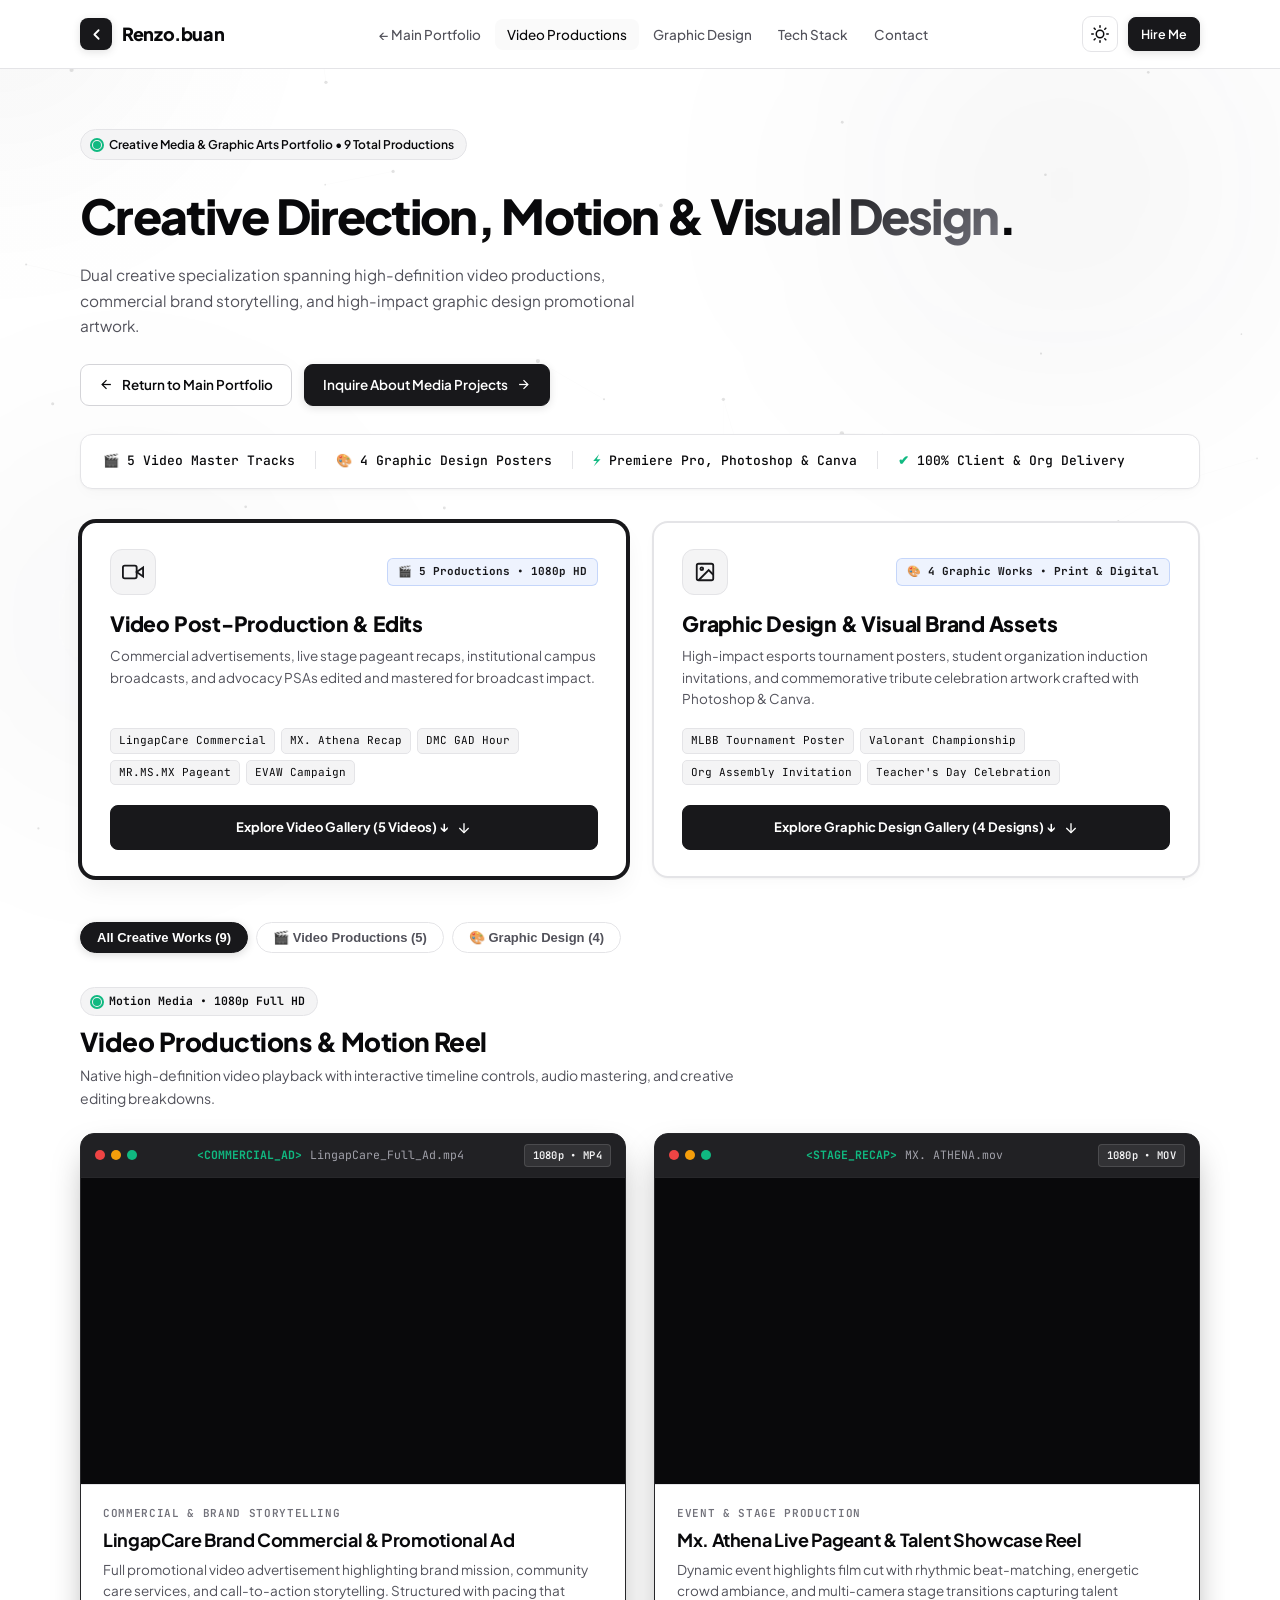
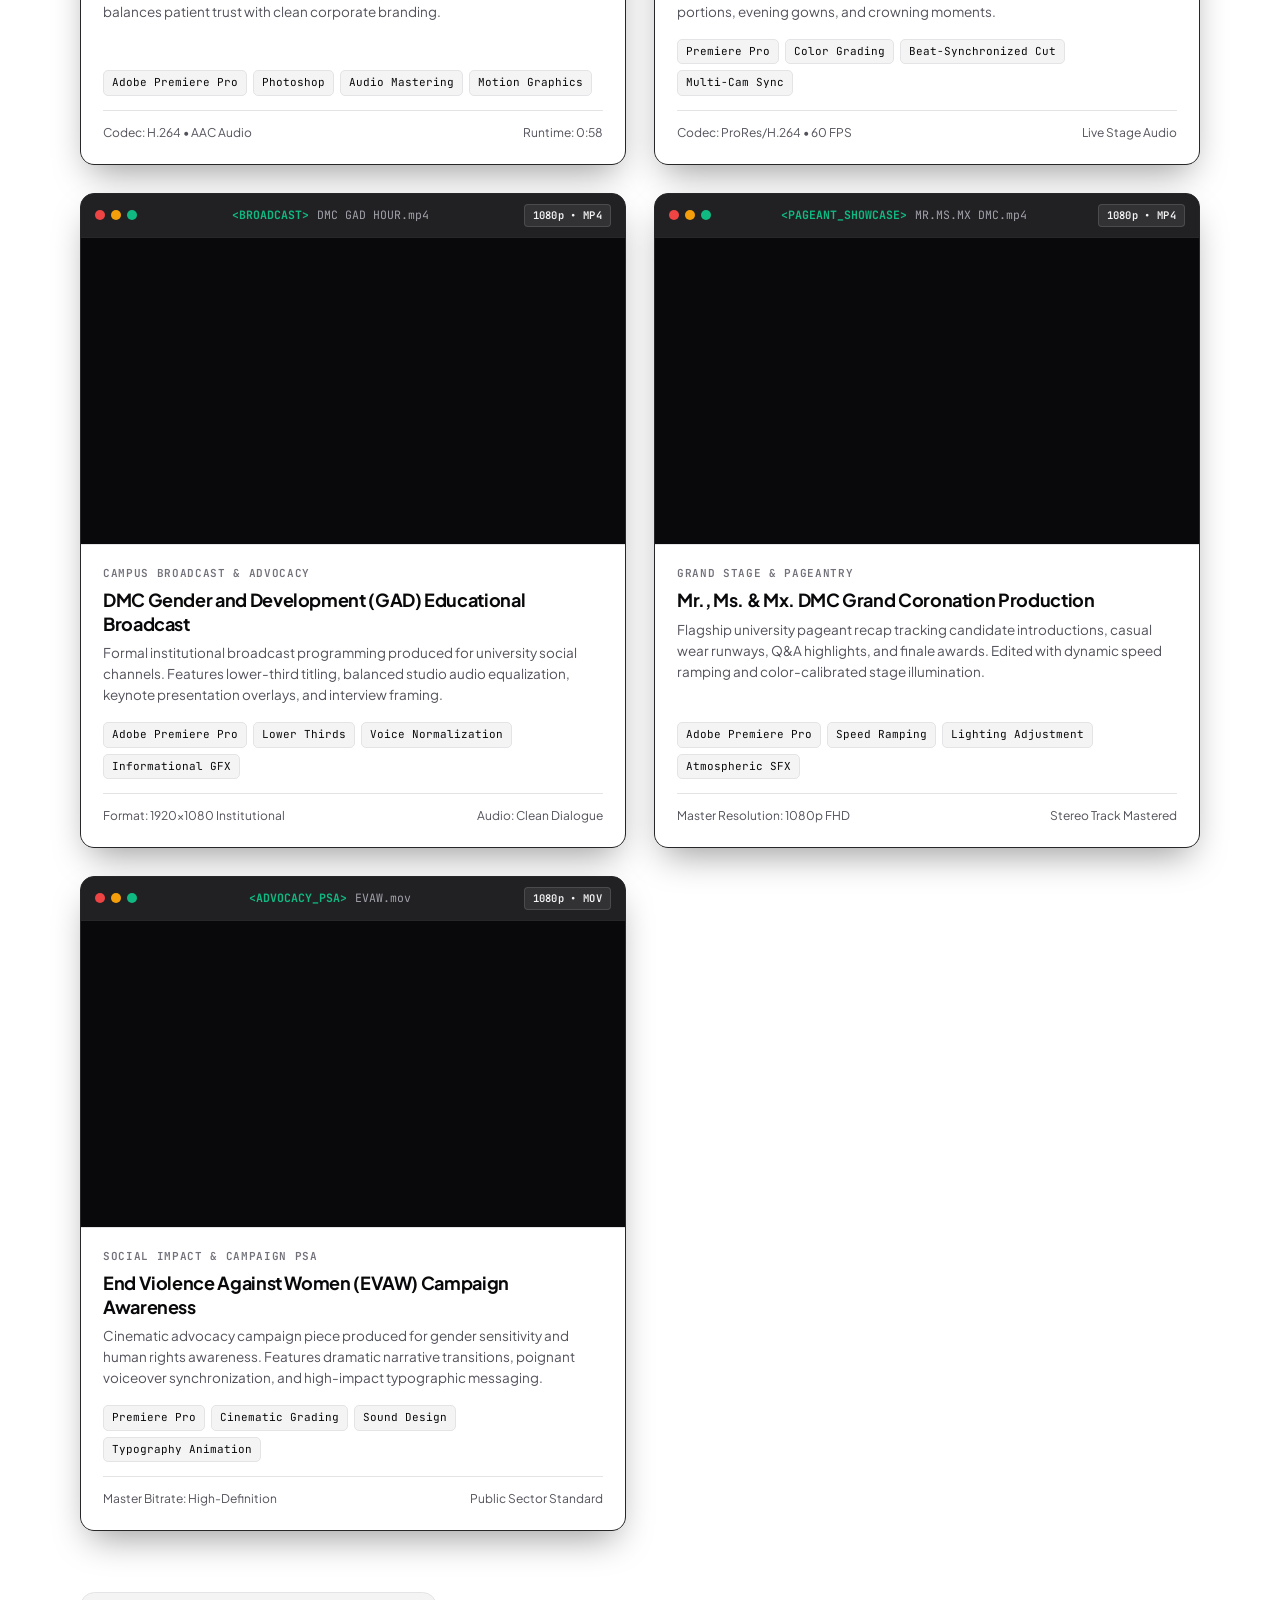
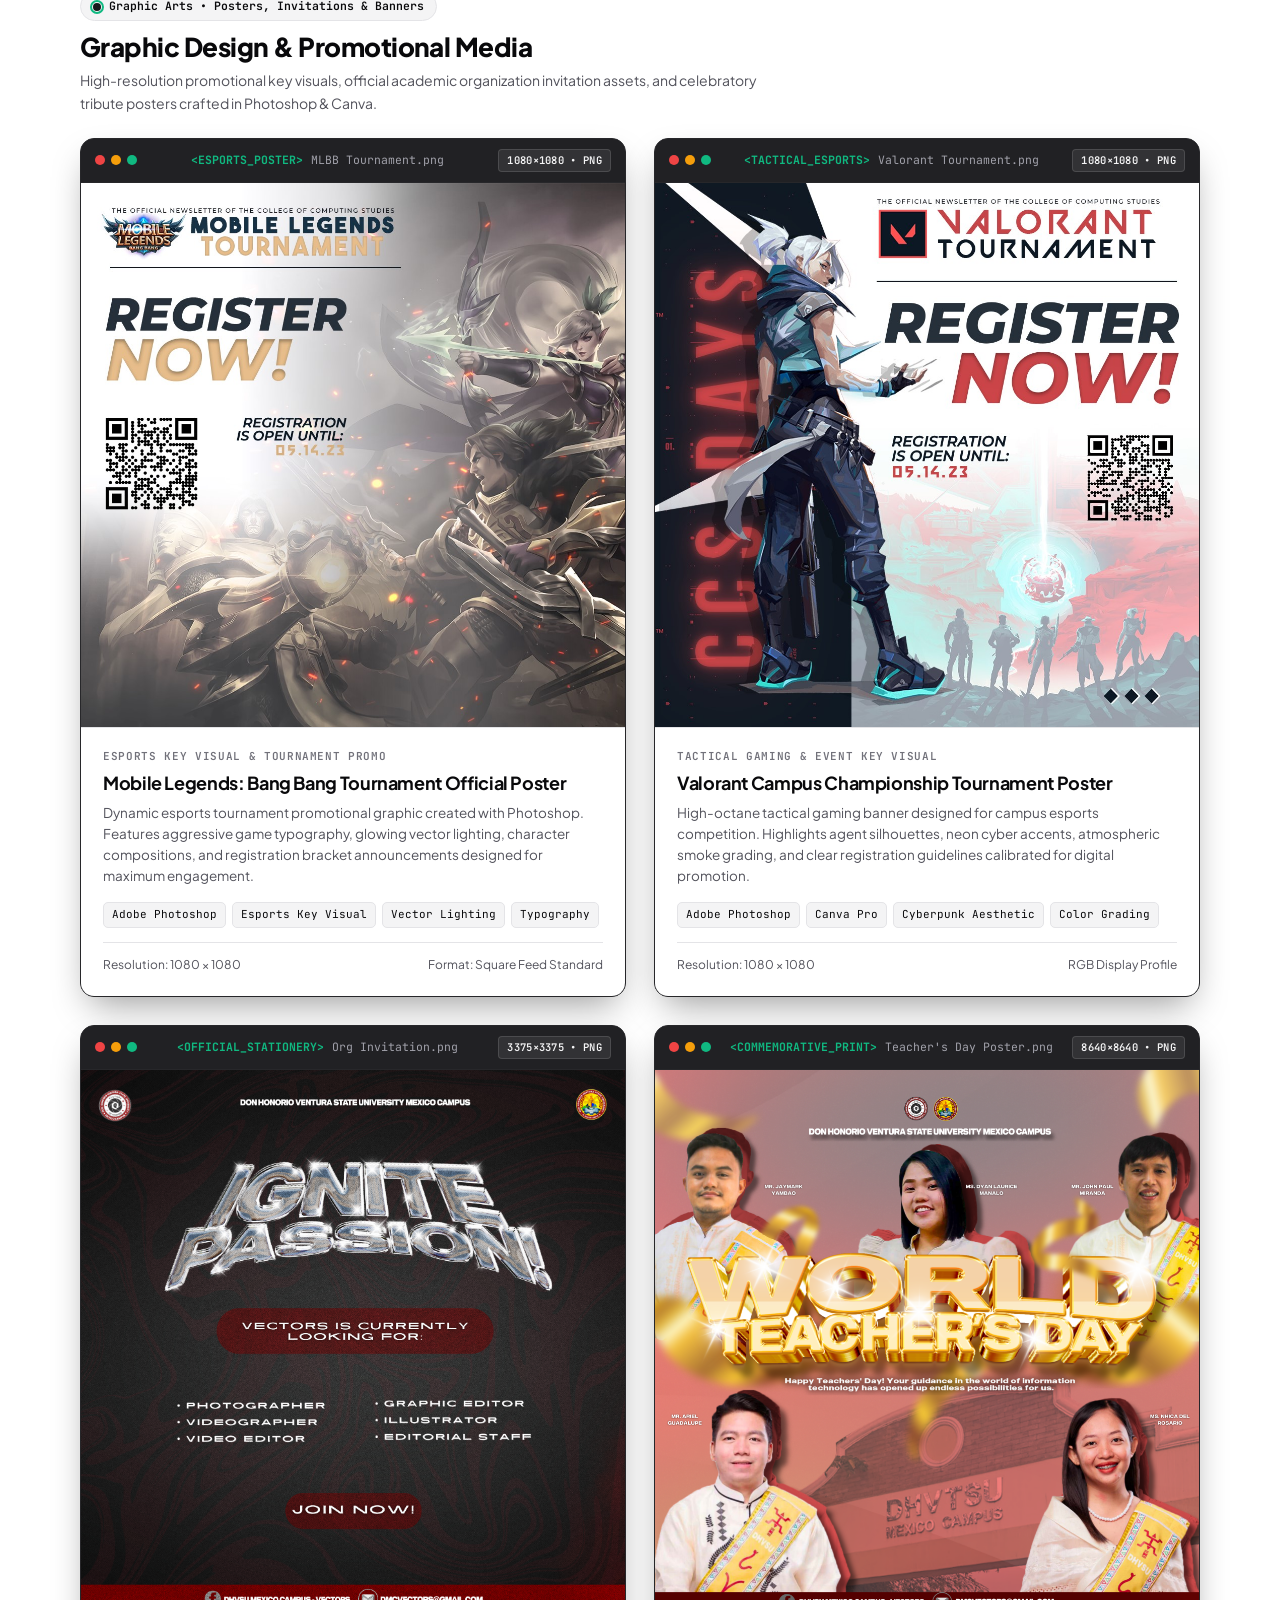
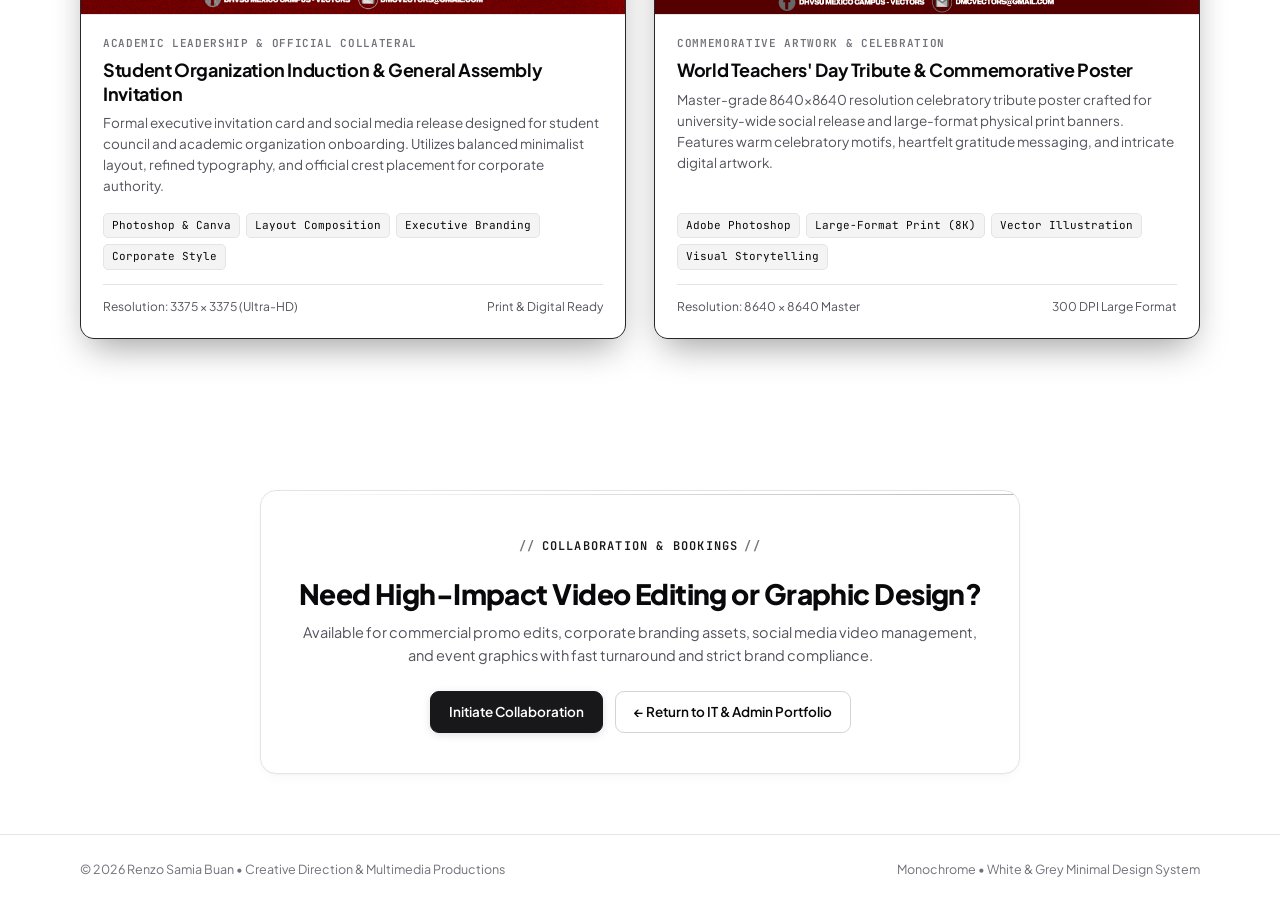
==== commit 83370a30: "Switch videos to YouTube embeds, fix iframe CSS, remove bg-grid from media page" ====
--- a/media.html
+++ b/media.html
@@ -14,7 +14,6 @@
 
 <canvas id="bgCanvas"></canvas>
 <div class="cursor-glow" id="cursorGlow"></div>
-<div class="bg-grid"></div>
 <div class="ambient-glow-1"></div>
 <div class="ambient-glow-2"></div>
 
@@ -195,10 +194,14 @@
           </div>
 
           <div class="media-video-wrap">
-            <video controls preload="metadata" playsinline class="media-video-player">
-              <source src="LingapCare_Full_Ad.mp4" type="video/mp4">
-              Your browser does not support the video tag.
-            </video>
+            <iframe
+              class="media-video-player"
+              src="https://www.youtube.com/embed/LINGAPCARE_VIDEO_ID"
+              title="LingapCare Brand Commercial"
+              frameborder="0"
+              allow="accelerometer; autoplay; clipboard-write; encrypted-media; gyroscope; picture-in-picture; web-share"
+              allowfullscreen>
+            </iframe>
           </div>
 
           <div class="media-panel-body">
@@ -238,11 +241,14 @@
           </div>
 
           <div class="media-video-wrap">
-            <video controls preload="metadata" playsinline class="media-video-player">
-              <source src="MX. ATHENA.mov" type="video/quicktime">
-              <source src="MX. ATHENA.mov" type="video/mp4">
-              Your browser does not support the video tag.
-            </video>
+            <iframe
+              class="media-video-player"
+              src="https://www.youtube.com/embed/MX_ATHENA_VIDEO_ID"
+              title="Mx. Athena Live Pageant Recap"
+              frameborder="0"
+              allow="accelerometer; autoplay; clipboard-write; encrypted-media; gyroscope; picture-in-picture; web-share"
+              allowfullscreen>
+            </iframe>
           </div>
 
           <div class="media-panel-body">
@@ -282,10 +288,14 @@
           </div>
 
           <div class="media-video-wrap">
-            <video controls preload="metadata" playsinline class="media-video-player">
-              <source src="DMC GAD HOUR.mp4" type="video/mp4">
-              Your browser does not support the video tag.
-            </video>
+            <iframe
+              class="media-video-player"
+              src="https://www.youtube.com/embed/DMC_GAD_HOUR_VIDEO_ID"
+              title="DMC Gender and Development Educational Broadcast"
+              frameborder="0"
+              allow="accelerometer; autoplay; clipboard-write; encrypted-media; gyroscope; picture-in-picture; web-share"
+              allowfullscreen>
+            </iframe>
           </div>
 
           <div class="media-panel-body">
@@ -325,10 +335,14 @@
           </div>
 
           <div class="media-video-wrap">
-            <video controls preload="metadata" playsinline class="media-video-player">
-              <source src="MR.MS.MX DMC.mp4" type="video/mp4">
-              Your browser does not support the video tag.
-            </video>
+            <iframe
+              class="media-video-player"
+              src="https://www.youtube.com/embed/MR_MS_MX_VIDEO_ID"
+              title="Mr. Ms. Mx. DMC Grand Coronation"
+              frameborder="0"
+              allow="accelerometer; autoplay; clipboard-write; encrypted-media; gyroscope; picture-in-picture; web-share"
+              allowfullscreen>
+            </iframe>
           </div>
 
           <div class="media-panel-body">
@@ -368,11 +382,14 @@
           </div>
 
           <div class="media-video-wrap">
-            <video controls preload="metadata" playsinline class="media-video-player">
-              <source src="EVAW.mov" type="video/quicktime">
-              <source src="EVAW.mov" type="video/mp4">
-              Your browser does not support the video tag.
-            </video>
+            <iframe
+              class="media-video-player"
+              src="https://www.youtube.com/embed/EVAW_VIDEO_ID"
+              title="End Violence Against Women Campaign PSA"
+              frameborder="0"
+              allow="accelerometer; autoplay; clipboard-write; encrypted-media; gyroscope; picture-in-picture; web-share"
+              allowfullscreen>
+            </iframe>
           </div>
 
           <div class="media-panel-body">
--- a/styles.css
+++ b/styles.css
@@ -1686,17 +1686,20 @@
 
 .media-video-wrap {
   position: relative;
-  width: 100%;
-  aspect-ratio: 16 / 9;
+  padding-top: 56.25%; /* 16:9 ratio */
   background: #000;
   overflow: hidden;
 }
 .media-video-player {
+  position: absolute;
+  top: 0;
+  left: 0;
   width: 100%;
   height: 100%;
-  object-fit: cover;
   display: block;
   background: #09090b;
+  border: none;
+  object-fit: cover;
 }
 
 .media-panel-body {
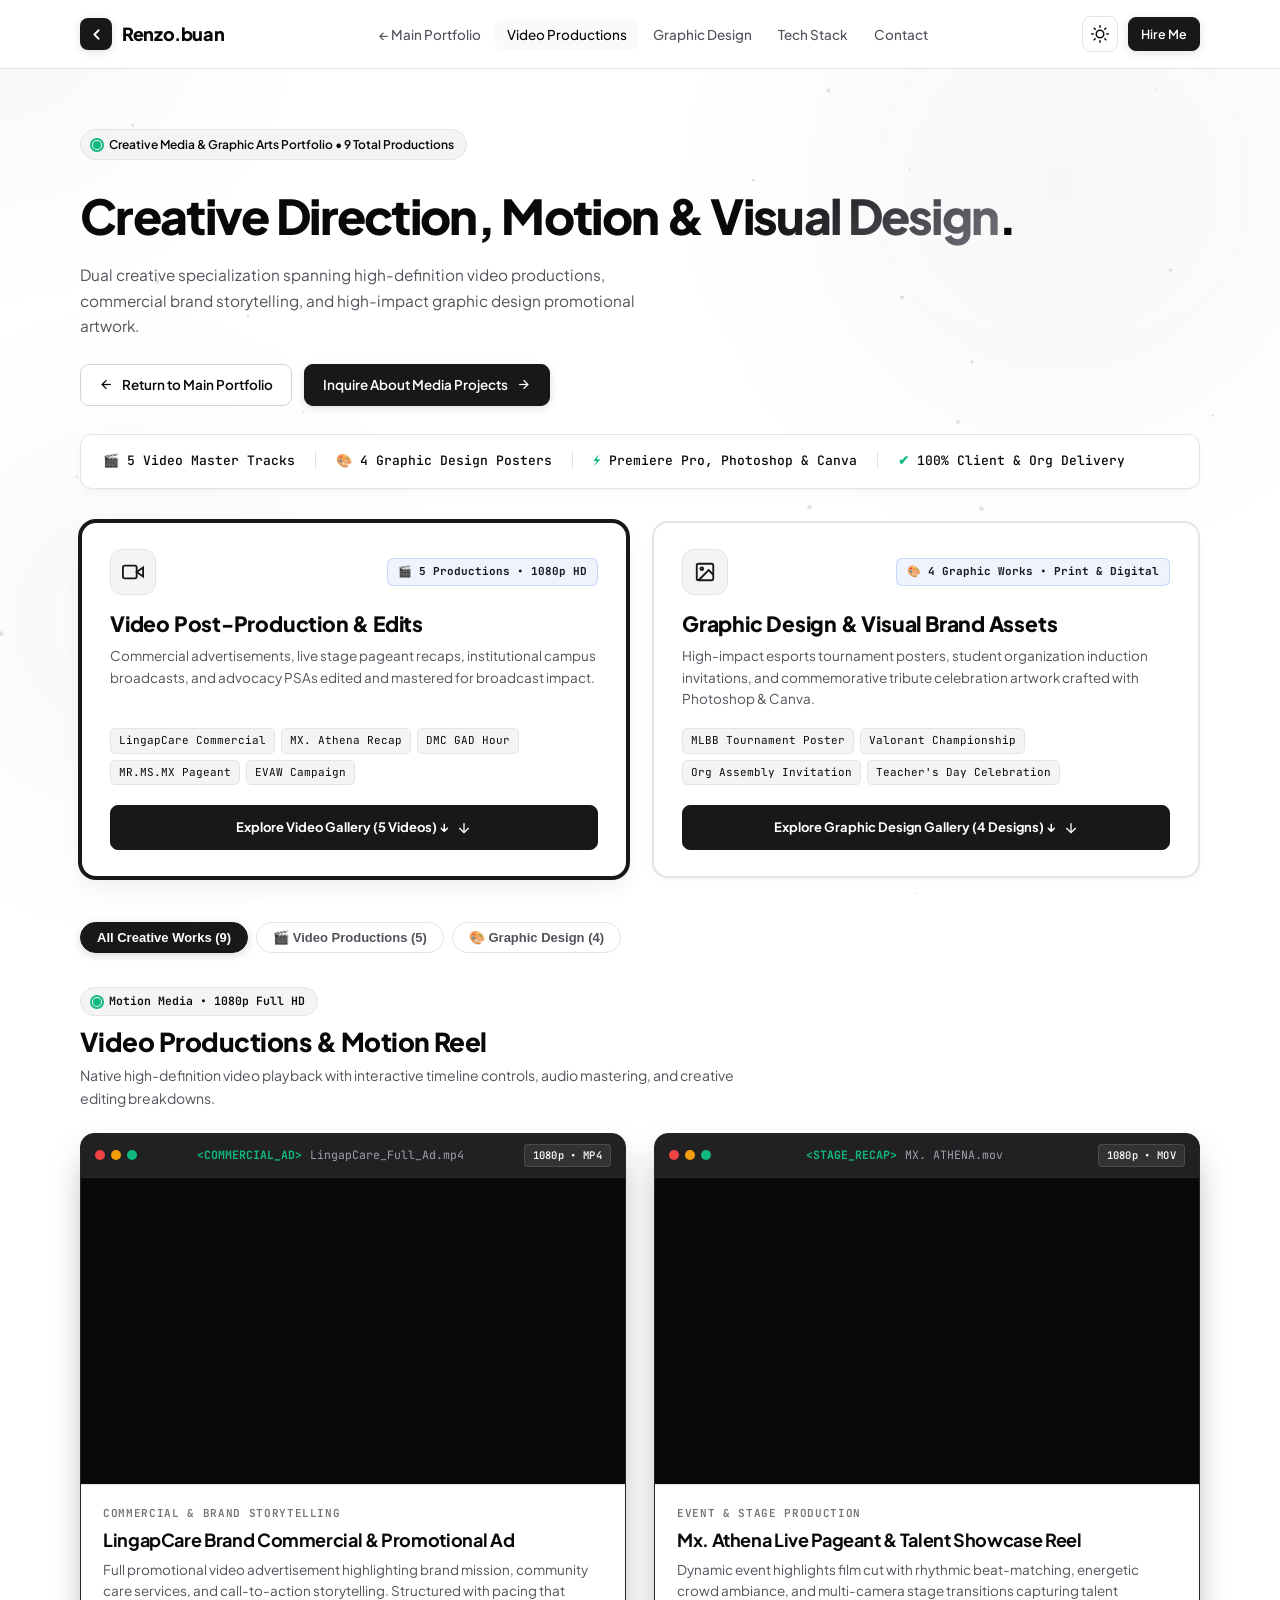
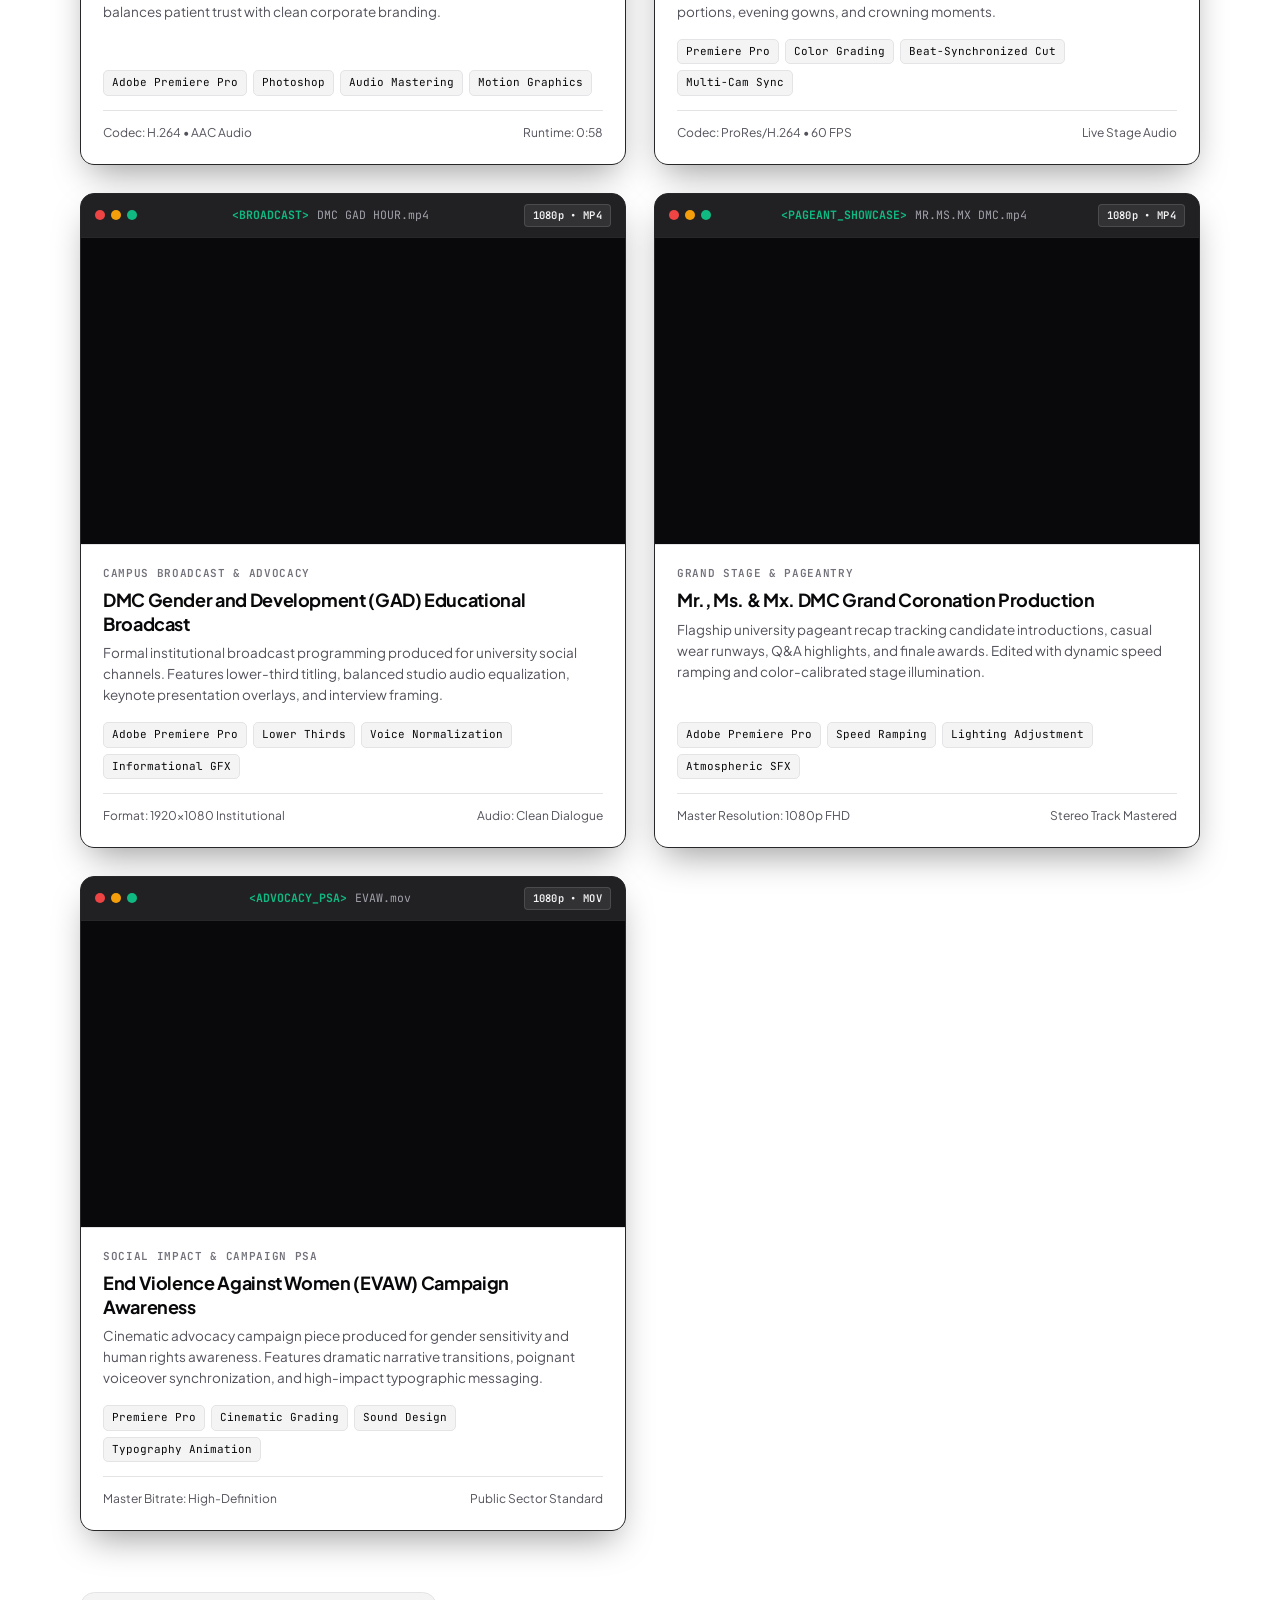
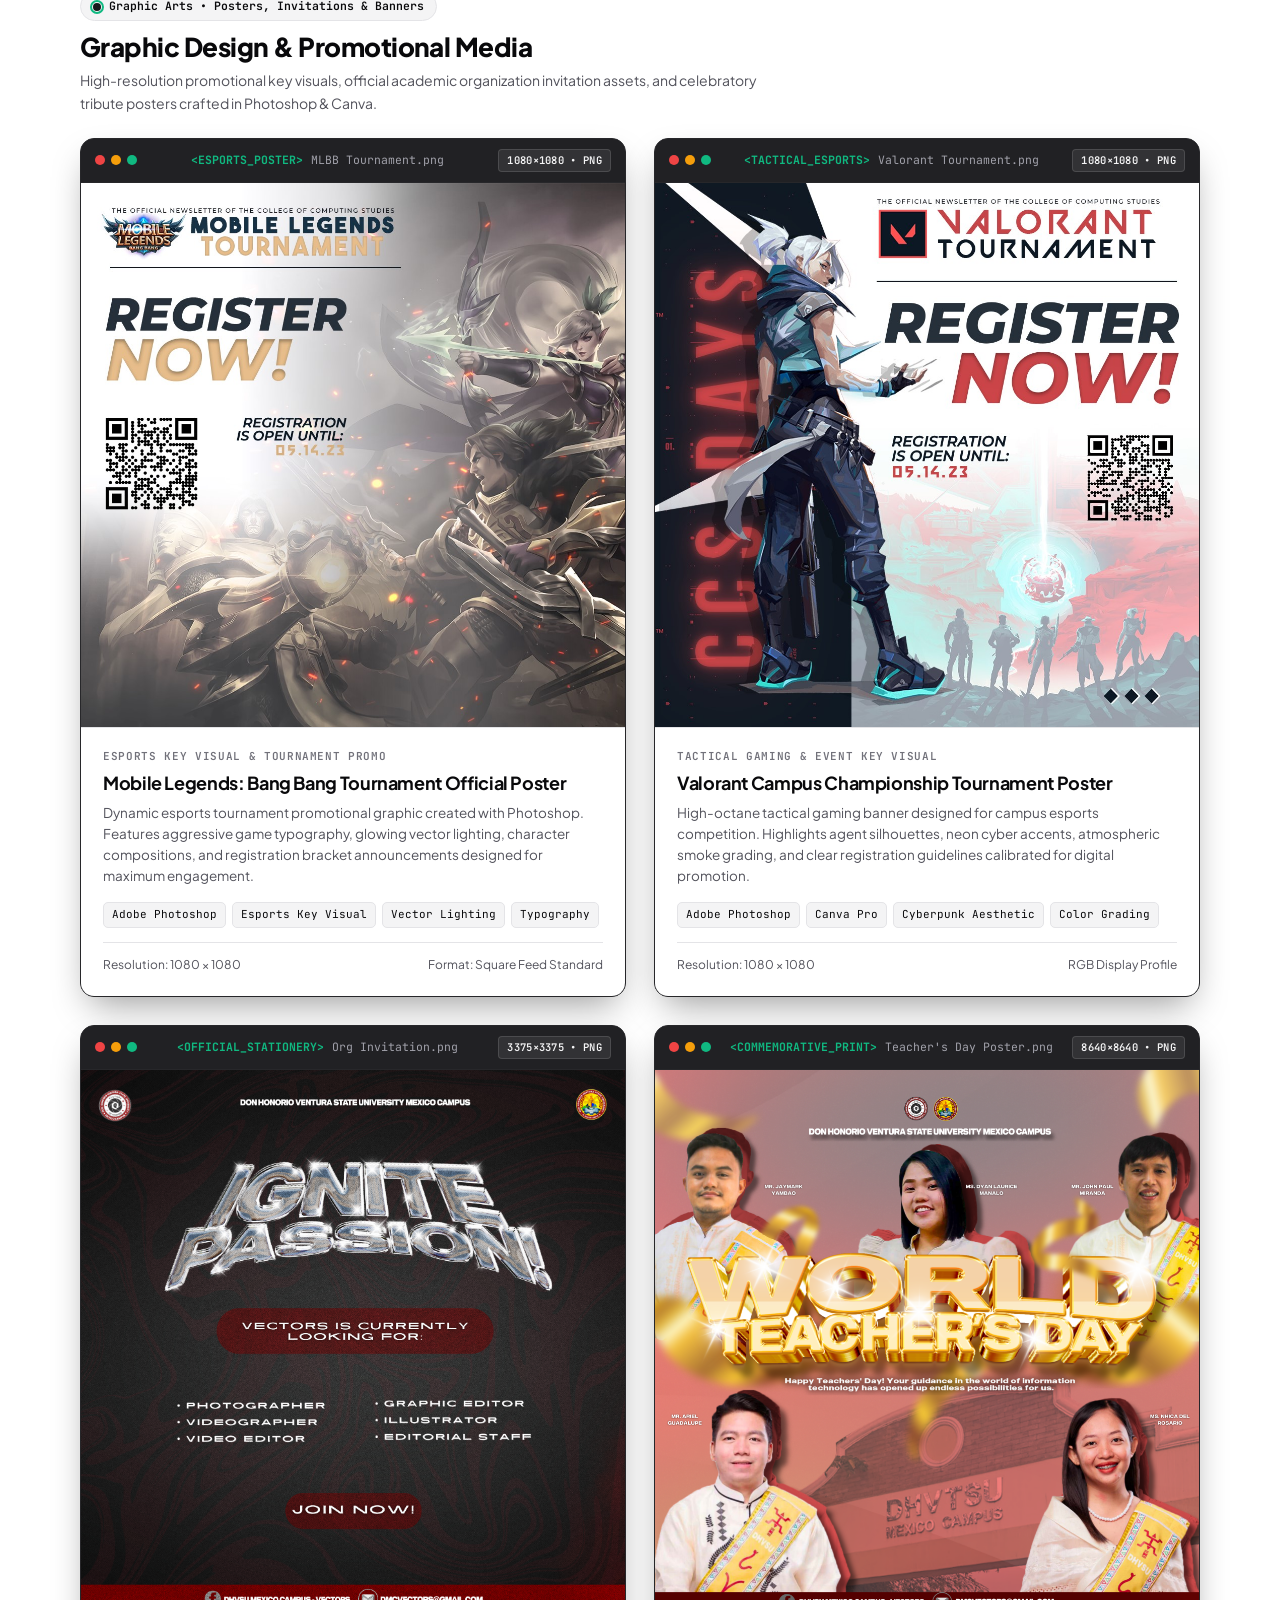
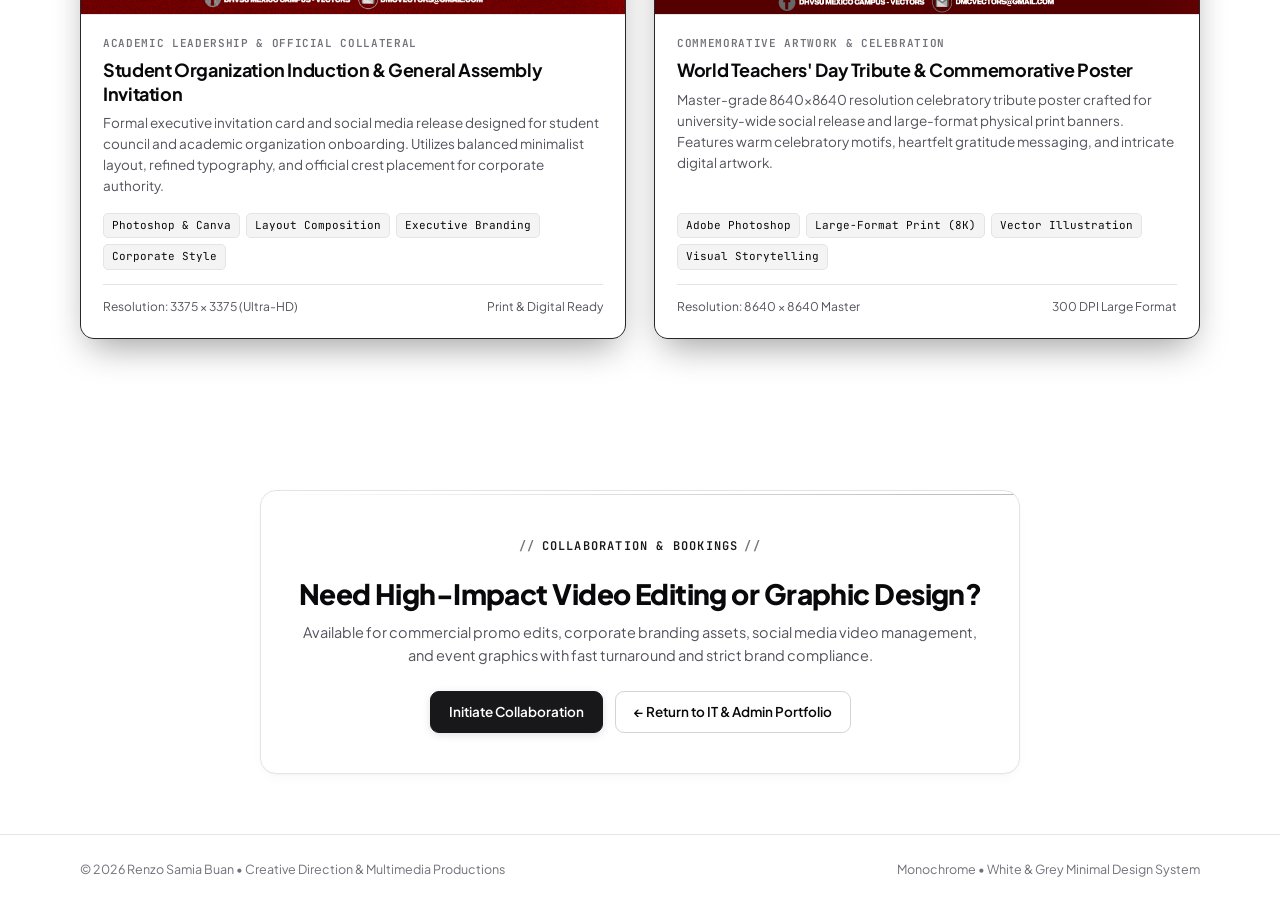
==== commit 62b8e76b: "Add real YouTube video IDs for all 5 productions" ====
--- a/media.html
+++ b/media.html
@@ -196,7 +196,7 @@
           <div class="media-video-wrap">
             <iframe
               class="media-video-player"
-              src="https://www.youtube.com/embed/LINGAPCARE_VIDEO_ID"
+              src="https://www.youtube.com/embed/evir_aFpkuI"
               title="LingapCare Brand Commercial"
               frameborder="0"
               allow="accelerometer; autoplay; clipboard-write; encrypted-media; gyroscope; picture-in-picture; web-share"
@@ -243,7 +243,7 @@
           <div class="media-video-wrap">
             <iframe
               class="media-video-player"
-              src="https://www.youtube.com/embed/MX_ATHENA_VIDEO_ID"
+              src="https://www.youtube.com/embed/67EdkmkMq_E"
               title="Mx. Athena Live Pageant Recap"
               frameborder="0"
               allow="accelerometer; autoplay; clipboard-write; encrypted-media; gyroscope; picture-in-picture; web-share"
@@ -290,7 +290,7 @@
           <div class="media-video-wrap">
             <iframe
               class="media-video-player"
-              src="https://www.youtube.com/embed/DMC_GAD_HOUR_VIDEO_ID"
+              src="https://www.youtube.com/embed/i1PJzgDQ454"
               title="DMC Gender and Development Educational Broadcast"
               frameborder="0"
               allow="accelerometer; autoplay; clipboard-write; encrypted-media; gyroscope; picture-in-picture; web-share"
@@ -337,7 +337,7 @@
           <div class="media-video-wrap">
             <iframe
               class="media-video-player"
-              src="https://www.youtube.com/embed/MR_MS_MX_VIDEO_ID"
+              src="https://www.youtube.com/embed/CEiIVrb8J1E"
               title="Mr. Ms. Mx. DMC Grand Coronation"
               frameborder="0"
               allow="accelerometer; autoplay; clipboard-write; encrypted-media; gyroscope; picture-in-picture; web-share"
@@ -384,7 +384,7 @@
           <div class="media-video-wrap">
             <iframe
               class="media-video-player"
-              src="https://www.youtube.com/embed/EVAW_VIDEO_ID"
+              src="https://www.youtube.com/embed/z54T1xcXoPE"
               title="End Violence Against Women Campaign PSA"
               frameborder="0"
               allow="accelerometer; autoplay; clipboard-write; encrypted-media; gyroscope; picture-in-picture; web-share"
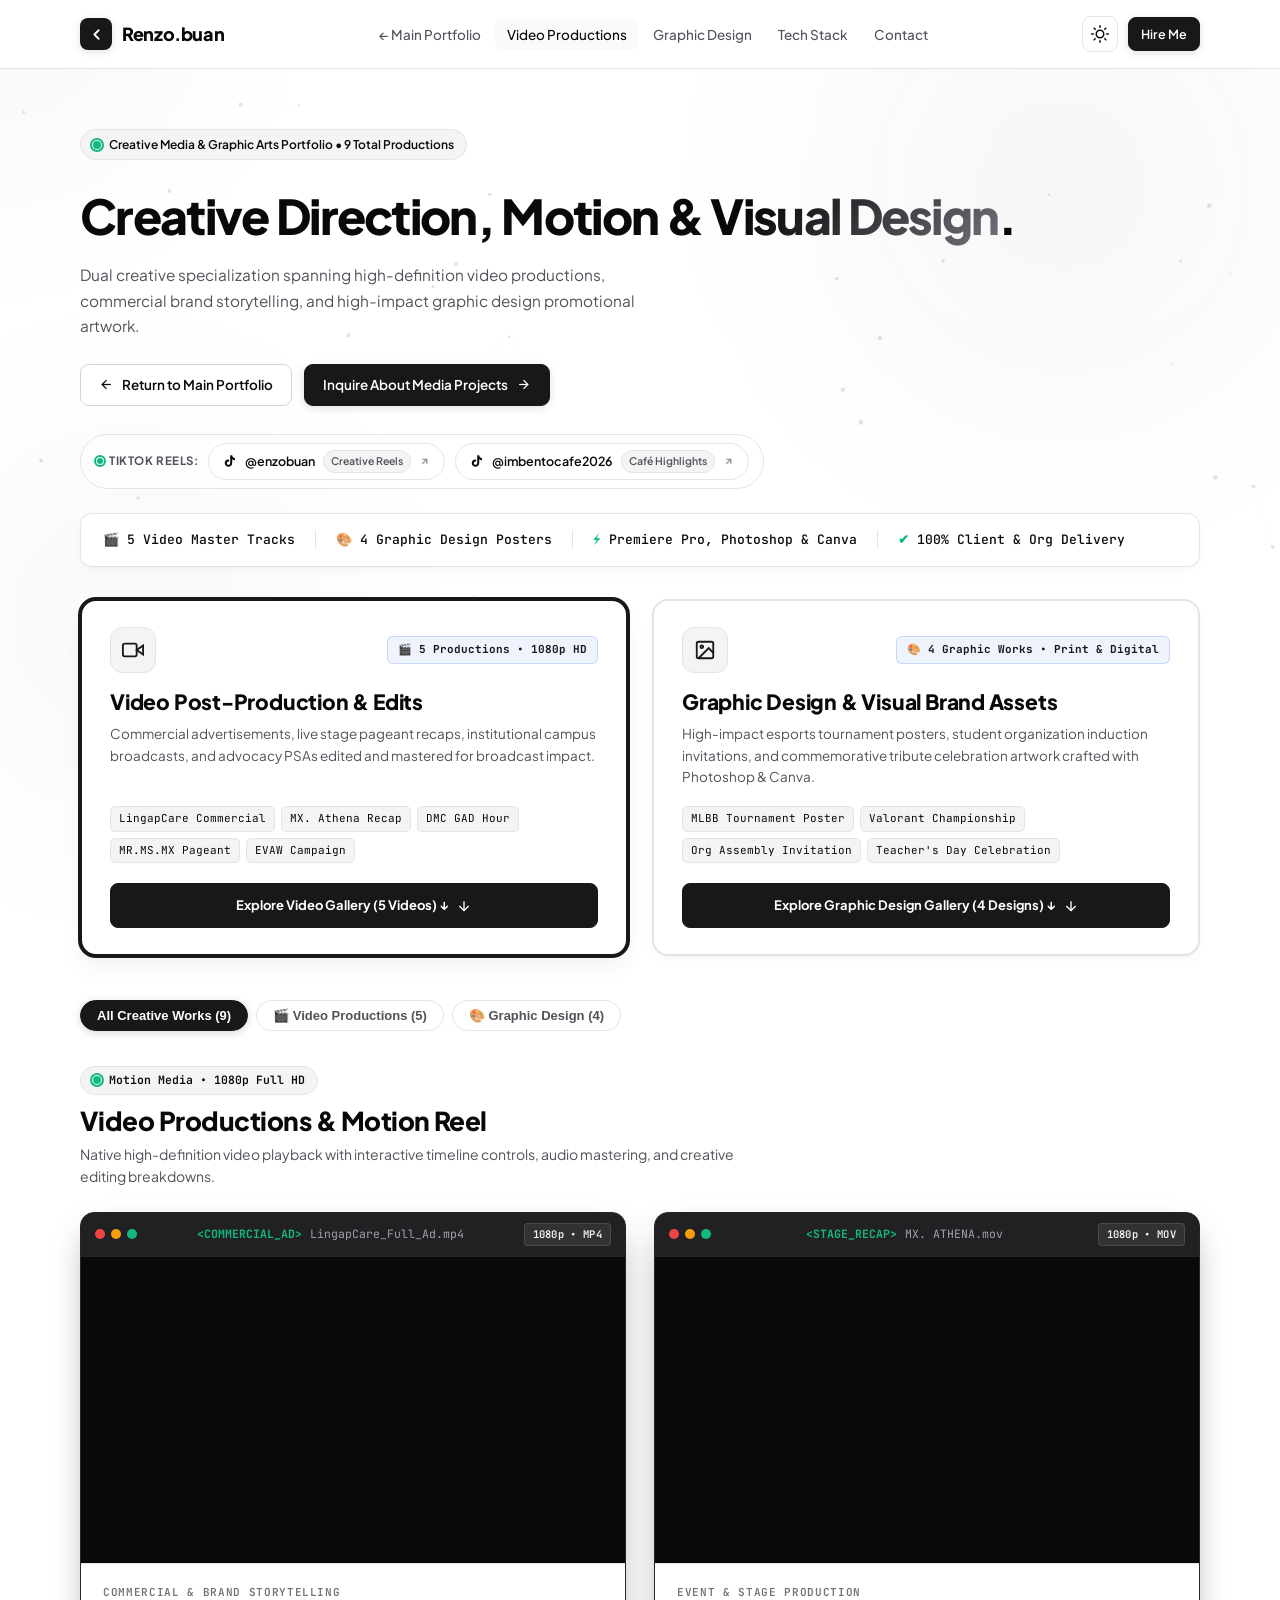
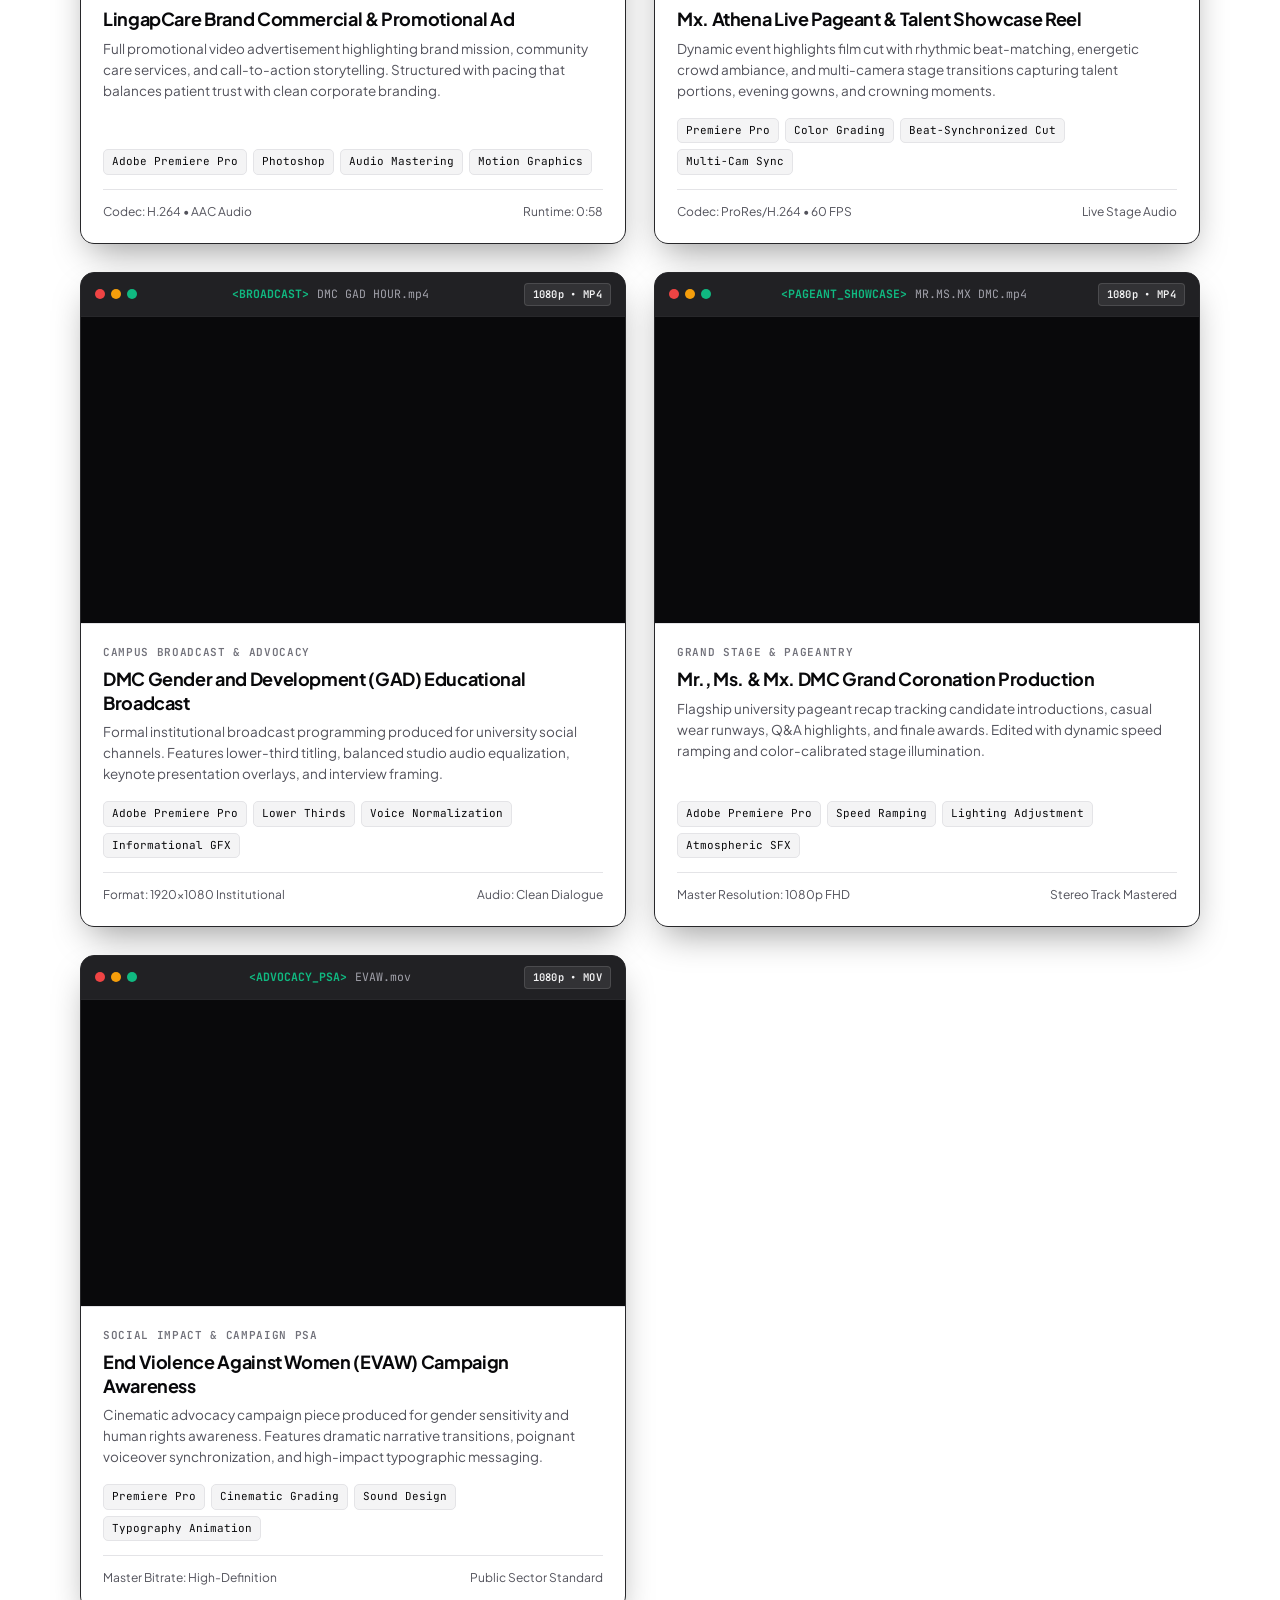
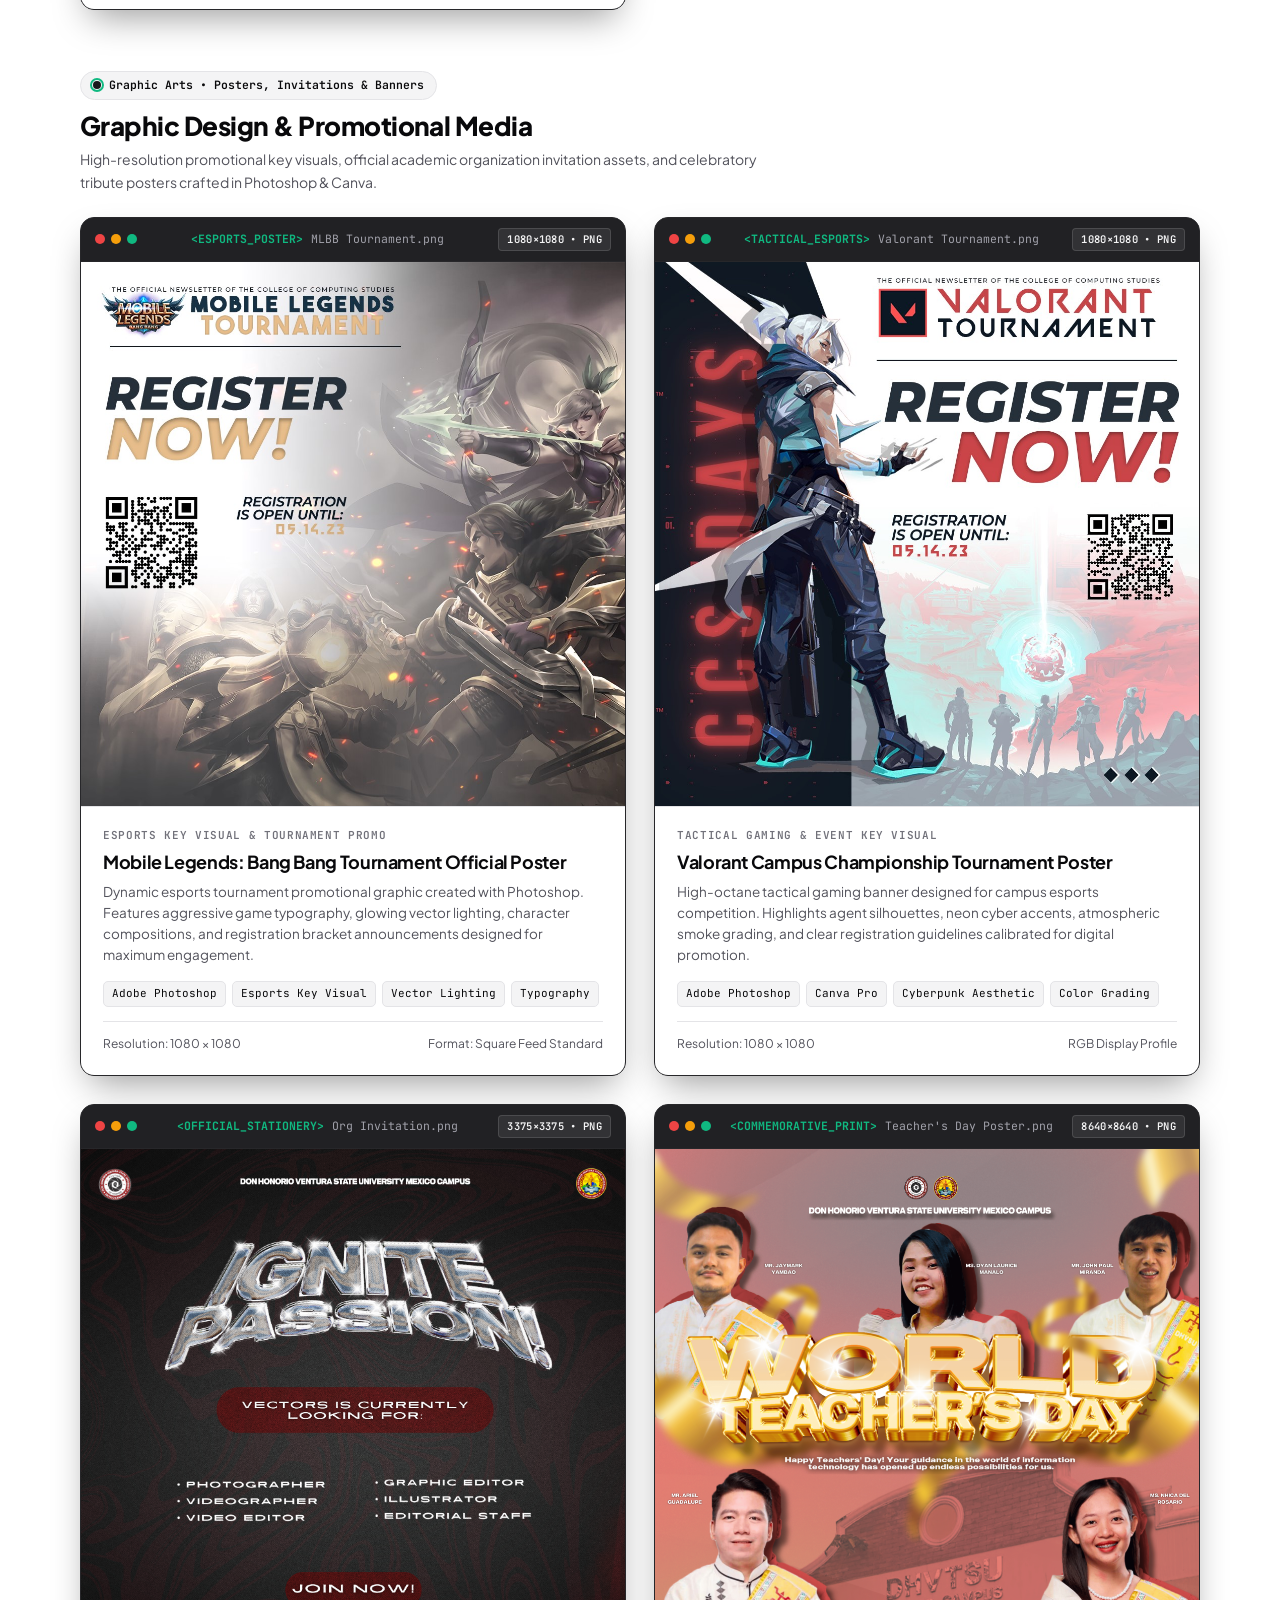
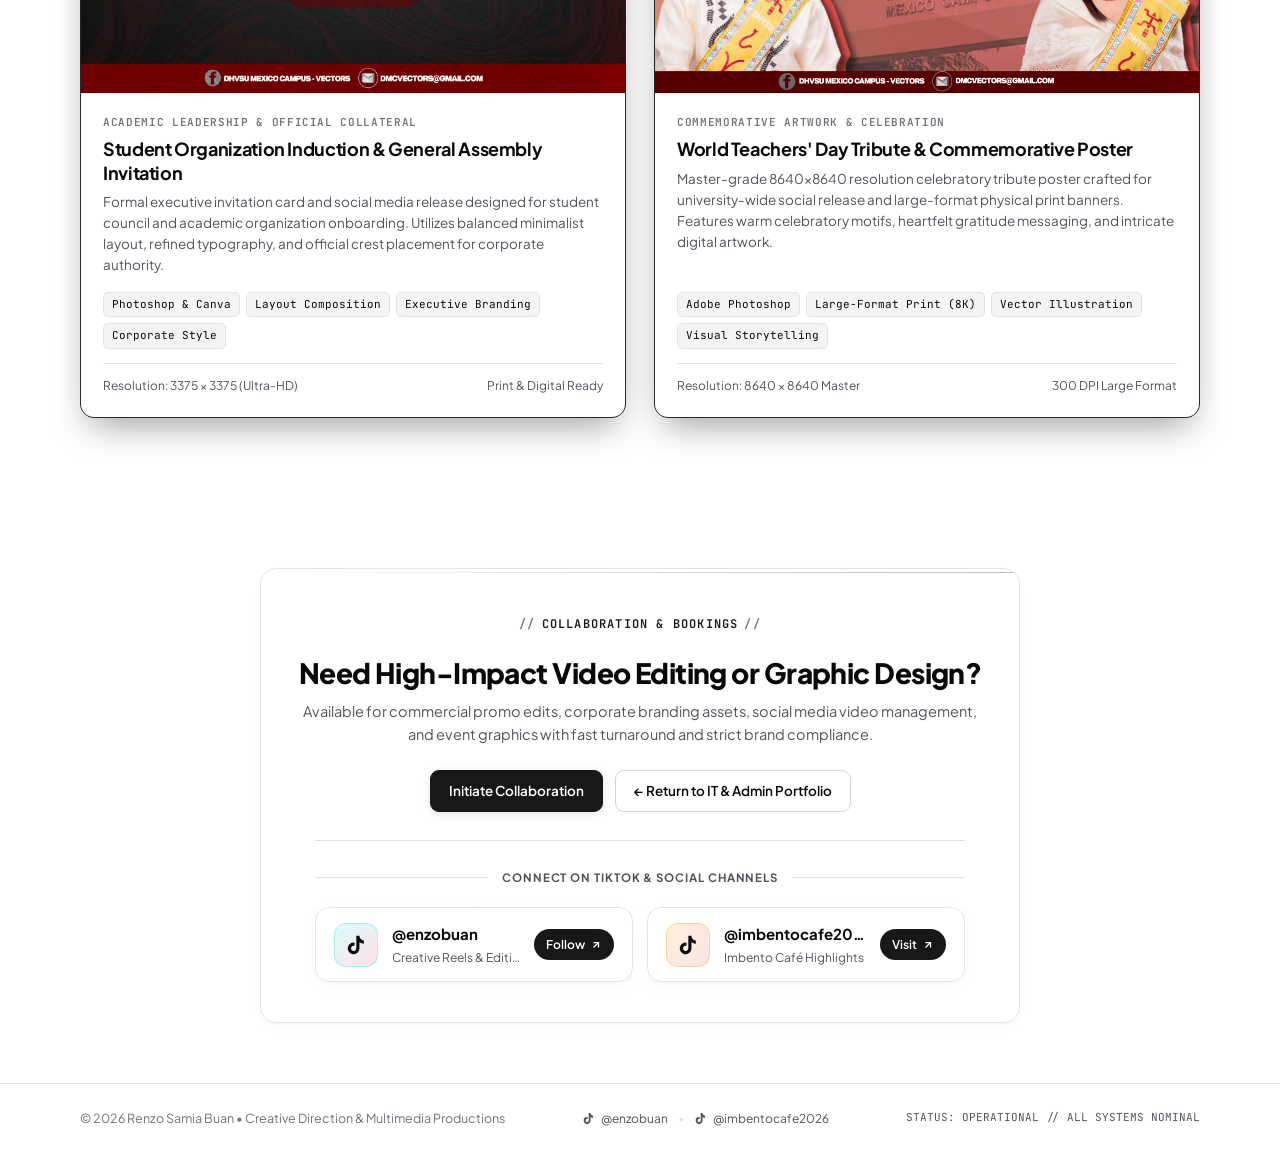
==== commit 1ac75e8e: "Update portfolio: iOS glassmorphism design, dual media hub, and TikTok links" ====
--- a/media.html
+++ b/media.html
@@ -83,6 +83,26 @@
         <a href="index.html#contact" class="btn btn-primary">
           <span>Inquire About Media Projects</span>
           <svg viewBox="0 0 24 24"><line x1="5" y1="12" x2="19" y2="12"></line><polyline points="12 5 19 12 12 19"></polyline></svg>
+        </a>
+      </div>
+
+      <!-- Direct TikTok Social Connect Strip -->
+      <div class="hero-social-strip" style="margin: 18px 0 24px;">
+        <span class="social-strip-label">
+          <span class="pulse-indicator" style="width: 6px; height: 6px;"></span>
+          TikTok Reels:
+        </span>
+        <a href="https://www.tiktok.com/@enzobuan" target="_blank" rel="noopener" class="social-pill-btn" title="Follow Renzo Buan on TikTok (@enzobuan)">
+          <svg class="tiktok-icon" width="14" height="14" viewBox="0 0 24 24" fill="currentColor"><path d="M19.59 6.69a4.83 4.83 0 0 1-3.77-4.25V2h-3.45v13.67a2.89 2.89 0 0 1-5.2 1.74 2.89 2.89 0 0 1 2.31-4.64c.298-.002.595.042.88.13V9.4a6.33 6.33 0 0 0-1-.08A6.34 6.34 0 0 0 3 15.66a6.34 6.34 0 0 0 10.82 4.47 6.33 6.33 0 0 0 1.94-4.52V9.08a8.27 8.27 0 0 0 4.83 1.55v-3.5a4.85 4.85 0 0 1-1-.44z"/></svg>
+          <span>@enzobuan</span>
+          <span class="social-badge">Creative Reels</span>
+          <svg class="arrow-ext" width="11" height="11" viewBox="0 0 24 24" fill="none" stroke="currentColor" stroke-width="2.5"><line x1="7" y1="17" x2="17" y2="7"></line><polyline points="7 7 17 7 17 17"></polyline></svg>
+        </a>
+        <a href="https://www.tiktok.com/@imbentocafe2026" target="_blank" rel="noopener" class="social-pill-btn" title="Follow Imbento Café on TikTok (@imbentocafe2026)">
+          <svg class="tiktok-icon" width="14" height="14" viewBox="0 0 24 24" fill="currentColor"><path d="M19.59 6.69a4.83 4.83 0 0 1-3.77-4.25V2h-3.45v13.67a2.89 2.89 0 0 1-5.2 1.74 2.89 2.89 0 0 1 2.31-4.64c.298-.002.595.042.88.13V9.4a6.33 6.33 0 0 0-1-.08A6.34 6.34 0 0 0 3 15.66a6.34 6.34 0 0 0 10.82 4.47 6.33 6.33 0 0 0 1.94-4.52V9.08a8.27 8.27 0 0 0 4.83 1.55v-3.5a4.85 4.85 0 0 1-1-.44z"/></svg>
+          <span>@imbentocafe2026</span>
+          <span class="social-badge">Café Highlights</span>
+          <svg class="arrow-ext" width="11" height="11" viewBox="0 0 24 24" fill="none" stroke="currentColor" stroke-width="2.5"><line x1="7" y1="17" x2="17" y2="7"></line><polyline points="7 7 17 7 17 17"></polyline></svg>
         </a>
       </div>
 
@@ -629,6 +649,45 @@
           <a href="index.html#contact" class="btn btn-primary">Initiate Collaboration</a>
           <a href="index.html" class="btn btn-secondary">&larr; Return to IT &amp; Admin Portfolio</a>
         </div>
+
+        <!-- Official TikTok Connect Section -->
+        <div class="contact-social-section" style="max-width: 650px; margin: 28px auto 0;">
+          <div class="contact-social-header">
+            <span class="social-header-line"></span>
+            <span class="social-header-title">Connect on TikTok &amp; Social Channels</span>
+            <span class="social-header-line"></span>
+          </div>
+
+          <div class="contact-social-buttons">
+            <a href="https://www.tiktok.com/@enzobuan" target="_blank" rel="noopener" class="social-glass-card" title="Open @enzobuan on TikTok">
+              <div class="social-glass-icon tiktok-glow">
+                <svg width="22" height="22" viewBox="0 0 24 24" fill="currentColor"><path d="M19.59 6.69a4.83 4.83 0 0 1-3.77-4.25V2h-3.45v13.67a2.89 2.89 0 0 1-5.2 1.74 2.89 2.89 0 0 1 2.31-4.64c.298-.002.595.042.88.13V9.4a6.33 6.33 0 0 0-1-.08A6.34 6.34 0 0 0 3 15.66a6.34 6.34 0 0 0 10.82 4.47 6.33 6.33 0 0 0 1.94-4.52V9.08a8.27 8.27 0 0 0 4.83 1.55v-3.5a4.85 4.85 0 0 1-1-.44z"/></svg>
+              </div>
+              <div class="social-glass-info" style="text-align: left;">
+                <div class="social-handle">@enzobuan</div>
+                <div class="social-sub">Creative Reels &amp; Editing</div>
+              </div>
+              <span class="social-action-pill">
+                <span>Follow</span>
+                <svg width="12" height="12" viewBox="0 0 24 24" fill="none" stroke="currentColor" stroke-width="2.5"><line x1="7" y1="17" x2="17" y2="7"></line><polyline points="7 7 17 7 17 17"></polyline></svg>
+              </span>
+            </a>
+
+            <a href="https://www.tiktok.com/@imbentocafe2026" target="_blank" rel="noopener" class="social-glass-card" title="Open @imbentocafe2026 on TikTok">
+              <div class="social-glass-icon cafe-glow">
+                <svg width="22" height="22" viewBox="0 0 24 24" fill="currentColor"><path d="M19.59 6.69a4.83 4.83 0 0 1-3.77-4.25V2h-3.45v13.67a2.89 2.89 0 0 1-5.2 1.74 2.89 2.89 0 0 1 2.31-4.64c.298-.002.595.042.88.13V9.4a6.33 6.33 0 0 0-1-.08A6.34 6.34 0 0 0 3 15.66a6.34 6.34 0 0 0 10.82 4.47 6.33 6.33 0 0 0 1.94-4.52V9.08a8.27 8.27 0 0 0 4.83 1.55v-3.5a4.85 4.85 0 0 1-1-.44z"/></svg>
+              </div>
+              <div class="social-glass-info" style="text-align: left;">
+                <div class="social-handle">@imbentocafe2026</div>
+                <div class="social-sub">Imbento Café Highlights</div>
+              </div>
+              <span class="social-action-pill">
+                <span>Visit</span>
+                <svg width="12" height="12" viewBox="0 0 24 24" fill="none" stroke="currentColor" stroke-width="2.5"><line x1="7" y1="17" x2="17" y2="7"></line><polyline points="7 7 17 7 17 17"></polyline></svg>
+              </span>
+            </a>
+          </div>
+        </div>
       </div>
     </div>
   </section>
@@ -649,14 +708,27 @@
 <footer>
   <div class="wrap">
     <div>&copy; 2026 Renzo Samia Buan &bull; Creative Direction &amp; Multimedia Productions</div>
-    <div>Monochrome &bull; White &amp; Grey Minimal Design System</div>
+    <div class="footer-social-links">
+      <a href="https://www.tiktok.com/@enzobuan" target="_blank" rel="noopener" class="footer-social-link" title="Renzo Buan TikTok">
+        <svg width="13" height="13" viewBox="0 0 24 24" fill="currentColor"><path d="M19.59 6.69a4.83 4.83 0 0 1-3.77-4.25V2h-3.45v13.67a2.89 2.89 0 0 1-5.2 1.74 2.89 2.89 0 0 1 2.31-4.64c.298-.002.595.042.88.13V9.4a6.33 6.33 0 0 0-1-.08A6.34 6.34 0 0 0 3 15.66a6.34 6.34 0 0 0 10.82 4.47 6.33 6.33 0 0 0 1.94-4.52V9.08a8.27 8.27 0 0 0 4.83 1.55v-3.5a4.85 4.85 0 0 1-1-.44z"/></svg>
+        <span>@enzobuan</span>
+      </a>
+      <span class="footer-dot">&bull;</span>
+      <a href="https://www.tiktok.com/@imbentocafe2026" target="_blank" rel="noopener" class="footer-social-link" title="Imbento Café TikTok">
+        <svg width="13" height="13" viewBox="0 0 24 24" fill="currentColor"><path d="M19.59 6.69a4.83 4.83 0 0 1-3.77-4.25V2h-3.45v13.67a2.89 2.89 0 0 1-5.2 1.74 2.89 2.89 0 0 1 2.31-4.64c.298-.002.595.042.88.13V9.4a6.33 6.33 0 0 0-1-.08A6.34 6.34 0 0 0 3 15.66a6.34 6.34 0 0 0 10.82 4.47 6.33 6.33 0 0 0 1.94-4.52V9.08a8.27 8.27 0 0 0 4.83 1.55v-3.5a4.85 4.85 0 0 1-1-.44z"/></svg>
+        <span>@imbentocafe2026</span>
+      </a>
+    </div>
+    <div class="mono" style="font-size: 11px; color: var(--text-muted);">
+      STATUS: OPERATIONAL // ALL SYSTEMS NOMINAL
+    </div>
   </div>
 </footer>
 
 <script>
-// Theme Management
+// Theme Management (synced with main portfolio)
 const themeToggle = document.getElementById("themeToggle");
-const savedTheme = localStorage.getItem("theme") || "light";
+const savedTheme = localStorage.getItem("portfolio_theme") || localStorage.getItem("theme") || "light";
 document.documentElement.dataset.theme = savedTheme;
 
 if (themeToggle) {
@@ -664,6 +736,7 @@
     const current = document.documentElement.dataset.theme;
     const next = current === "dark" ? "light" : "dark";
     document.documentElement.dataset.theme = next;
+    localStorage.setItem("portfolio_theme", next);
     localStorage.setItem("theme", next);
   });
 }
--- a/styles.css
+++ b/styles.css
@@ -2076,3 +2076,313 @@
   color: #a1a1aa;
   font-family: var(--font-mono);
 }
+
+/* ==========================================================================
+   TIKTOK & SOCIAL GLASS INTERACTION COMPONENTS
+   ========================================================================== */
+
+/* Hero Social Strip */
+.hero-social-strip {
+  display: flex;
+  align-items: center;
+  flex-wrap: wrap;
+  gap: 10px;
+  margin-top: 20px;
+  padding: 8px 14px;
+  background: rgba(255, 255, 255, 0.45);
+  backdrop-filter: blur(16px);
+  -webkit-backdrop-filter: blur(16px);
+  border: 1px solid var(--border);
+  border-radius: 999px;
+  width: fit-content;
+  max-width: 100%;
+}
+[data-theme="dark"] .hero-social-strip {
+  background: rgba(255, 255, 255, 0.04);
+  border-color: rgba(255, 255, 255, 0.1);
+}
+.social-strip-label {
+  display: inline-flex;
+  align-items: center;
+  gap: 6px;
+  font-size: 11.5px;
+  font-weight: 700;
+  color: var(--text-muted);
+  text-transform: uppercase;
+  letter-spacing: 0.05em;
+  padding-left: 2px;
+}
+.social-pill-btn {
+  display: inline-flex;
+  align-items: center;
+  gap: 8px;
+  padding: 6px 14px;
+  background: var(--surface);
+  border: 1px solid var(--border);
+  border-radius: 999px;
+  font-size: 12.5px;
+  font-weight: 600;
+  color: var(--text-main);
+  text-decoration: none;
+  transition: all 0.22s cubic-bezier(0.16, 1, 0.3, 1);
+}
+.social-pill-btn:hover {
+  background: var(--surface-hover);
+  border-color: #00f2fe;
+  box-shadow: 0 4px 14px rgba(0, 242, 254, 0.2);
+  transform: translateY(-1.5px);
+  color: var(--text-main);
+}
+[data-theme="dark"] .social-pill-btn {
+  background: rgba(255, 255, 255, 0.06);
+  border-color: rgba(255, 255, 255, 0.12);
+}
+[data-theme="dark"] .social-pill-btn:hover {
+  background: rgba(255, 255, 255, 0.12);
+  border-color: #00f2fe;
+  box-shadow: 0 6px 18px rgba(0, 242, 254, 0.25);
+}
+.social-pill-btn .tiktok-icon {
+  width: 14px;
+  height: 14px;
+  flex-shrink: 0;
+  color: var(--text-main);
+}
+.social-badge {
+  font-size: 10.5px;
+  font-weight: 600;
+  padding: 2px 7px;
+  border-radius: 999px;
+  background: var(--bg-alt);
+  color: var(--text-muted);
+  border: 1px solid var(--border);
+}
+[data-theme="dark"] .social-badge {
+  background: rgba(255, 255, 255, 0.06);
+  border-color: rgba(255, 255, 255, 0.08);
+}
+.social-pill-btn .arrow-ext {
+  opacity: 0.5;
+  transition: transform 0.2s ease, opacity 0.2s ease;
+}
+.social-pill-btn:hover .arrow-ext {
+  opacity: 1;
+  transform: translate(2px, -2px);
+}
+
+/* Timeline Experience Direct Social Callout */
+.timeline-social-callout {
+  margin-top: 14px;
+  padding-top: 12px;
+  border-top: 1px dashed var(--border);
+}
+.tiktok-chip-btn {
+  display: inline-flex;
+  align-items: center;
+  gap: 9px;
+  padding: 8px 14px;
+  background: rgba(255, 255, 255, 0.6);
+  backdrop-filter: blur(12px);
+  -webkit-backdrop-filter: blur(12px);
+  border: 1px solid var(--border);
+  border-radius: 10px;
+  font-size: 13px;
+  color: var(--text-main);
+  text-decoration: none;
+  transition: all 0.2s cubic-bezier(0.16, 1, 0.3, 1);
+  box-shadow: 0 2px 8px rgba(0, 0, 0, 0.04);
+}
+[data-theme="dark"] .tiktok-chip-btn {
+  background: rgba(255, 255, 255, 0.04);
+  border-color: rgba(255, 255, 255, 0.1);
+}
+.tiktok-chip-btn:hover {
+  background: var(--surface-hover);
+  border-color: #fe2c55;
+  box-shadow: 0 4px 16px rgba(254, 44, 85, 0.2);
+  transform: translateY(-2px);
+  color: var(--text-main);
+}
+.chip-badge {
+  font-size: 11px;
+  padding: 2px 8px;
+  border-radius: 6px;
+  background: rgba(254, 44, 85, 0.1);
+  color: #fe2c55;
+  font-weight: 600;
+}
+[data-theme="dark"] .chip-badge {
+  background: rgba(254, 44, 85, 0.18);
+  color: #ff5b79;
+}
+
+/* Contact Section TikTok Glass Cards */
+.contact-social-section {
+  margin-top: 32px;
+  padding-top: 28px;
+  border-top: 1px solid var(--border);
+  text-align: left;
+}
+.contact-social-header {
+  display: flex;
+  align-items: center;
+  gap: 14px;
+  margin-bottom: 20px;
+}
+.social-header-line {
+  flex: 1;
+  height: 1px;
+  background: var(--border);
+}
+.social-header-title {
+  font-size: 11.5px;
+  font-weight: 700;
+  text-transform: uppercase;
+  letter-spacing: 0.08em;
+  color: var(--text-muted);
+}
+.contact-social-buttons {
+  display: grid;
+  grid-template-columns: repeat(2, 1fr);
+  gap: 14px;
+}
+.social-glass-card {
+  display: flex;
+  align-items: center;
+  gap: 14px;
+  padding: 14px 18px;
+  background: rgba(255, 255, 255, 0.6);
+  backdrop-filter: blur(20px);
+  -webkit-backdrop-filter: blur(20px);
+  border: 1px solid var(--border);
+  border-radius: 14px;
+  text-decoration: none;
+  color: var(--text-main);
+  transition: all 0.25s cubic-bezier(0.16, 1, 0.3, 1);
+  position: relative;
+  overflow: hidden;
+  box-shadow: 0 4px 16px rgba(0, 0, 0, 0.03);
+}
+[data-theme="dark"] .social-glass-card {
+  background: rgba(255, 255, 255, 0.03);
+  border-color: rgba(255, 255, 255, 0.08);
+  box-shadow: 0 8px 24px rgba(0, 0, 0, 0.25);
+}
+.social-glass-card::before {
+  content: '';
+  position: absolute;
+  top: 0;
+  left: 0;
+  right: 0;
+  height: 1px;
+  background: linear-gradient(90deg, transparent, rgba(255, 255, 255, 0.3), transparent);
+}
+.social-glass-card:hover {
+  transform: translateY(-3px);
+  border-color: rgba(255, 255, 255, 0.3);
+  box-shadow: 0 12px 30px rgba(0, 0, 0, 0.12);
+  background: var(--surface-hover);
+}
+[data-theme="dark"] .social-glass-card:hover {
+  background: rgba(255, 255, 255, 0.08);
+  box-shadow: 0 14px 34px rgba(0, 0, 0, 0.45);
+  border-color: rgba(255, 255, 255, 0.22);
+}
+.social-glass-icon {
+  width: 44px;
+  height: 44px;
+  border-radius: 12px;
+  display: flex;
+  align-items: center;
+  justify-content: center;
+  flex-shrink: 0;
+  transition: transform 0.25s ease;
+}
+.social-glass-card:hover .social-glass-icon {
+  transform: scale(1.08);
+}
+.social-glass-icon.tiktok-glow {
+  background: linear-gradient(135deg, rgba(0, 242, 254, 0.15), rgba(254, 44, 85, 0.15));
+  border: 1px solid rgba(0, 242, 254, 0.3);
+  color: var(--text-main);
+}
+.social-glass-icon.cafe-glow {
+  background: linear-gradient(135deg, rgba(245, 158, 11, 0.15), rgba(239, 68, 68, 0.15));
+  border: 1px solid rgba(245, 158, 11, 0.3);
+  color: var(--text-main);
+}
+.social-glass-info {
+  flex: 1;
+  min-width: 0;
+}
+.social-handle {
+  font-size: 15px;
+  font-weight: 700;
+  color: var(--text-main);
+  white-space: nowrap;
+  overflow: hidden;
+  text-overflow: ellipsis;
+}
+.social-sub {
+  font-size: 12px;
+  color: var(--text-muted);
+  white-space: nowrap;
+  overflow: hidden;
+  text-overflow: ellipsis;
+  margin-top: 2px;
+}
+.social-action-pill {
+  display: inline-flex;
+  align-items: center;
+  gap: 5px;
+  padding: 6px 12px;
+  background: var(--primary);
+  color: var(--surface);
+  border-radius: 999px;
+  font-size: 12px;
+  font-weight: 600;
+  flex-shrink: 0;
+  transition: all 0.2s ease;
+}
+[data-theme="dark"] .social-action-pill {
+  background: #ffffff;
+  color: #09090b;
+}
+.social-glass-card:hover .social-action-pill {
+  transform: translateX(2px);
+}
+
+/* Footer Social Links */
+.footer-social-links {
+  display: flex;
+  align-items: center;
+  gap: 10px;
+  flex-wrap: wrap;
+}
+.footer-social-link {
+  display: inline-flex;
+  align-items: center;
+  gap: 6px;
+  color: var(--text-muted);
+  text-decoration: none;
+  font-size: 12px;
+  transition: color 0.18s ease;
+}
+.footer-social-link:hover {
+  color: var(--text-main);
+}
+.footer-dot {
+  color: var(--border);
+  font-size: 12px;
+}
+
+/* Responsive adjustment for social cards */
+@media (max-width: 640px) {
+  .contact-social-buttons {
+    grid-template-columns: 1fr;
+  }
+  .hero-social-strip {
+    border-radius: 16px;
+    width: 100%;
+  }
+}
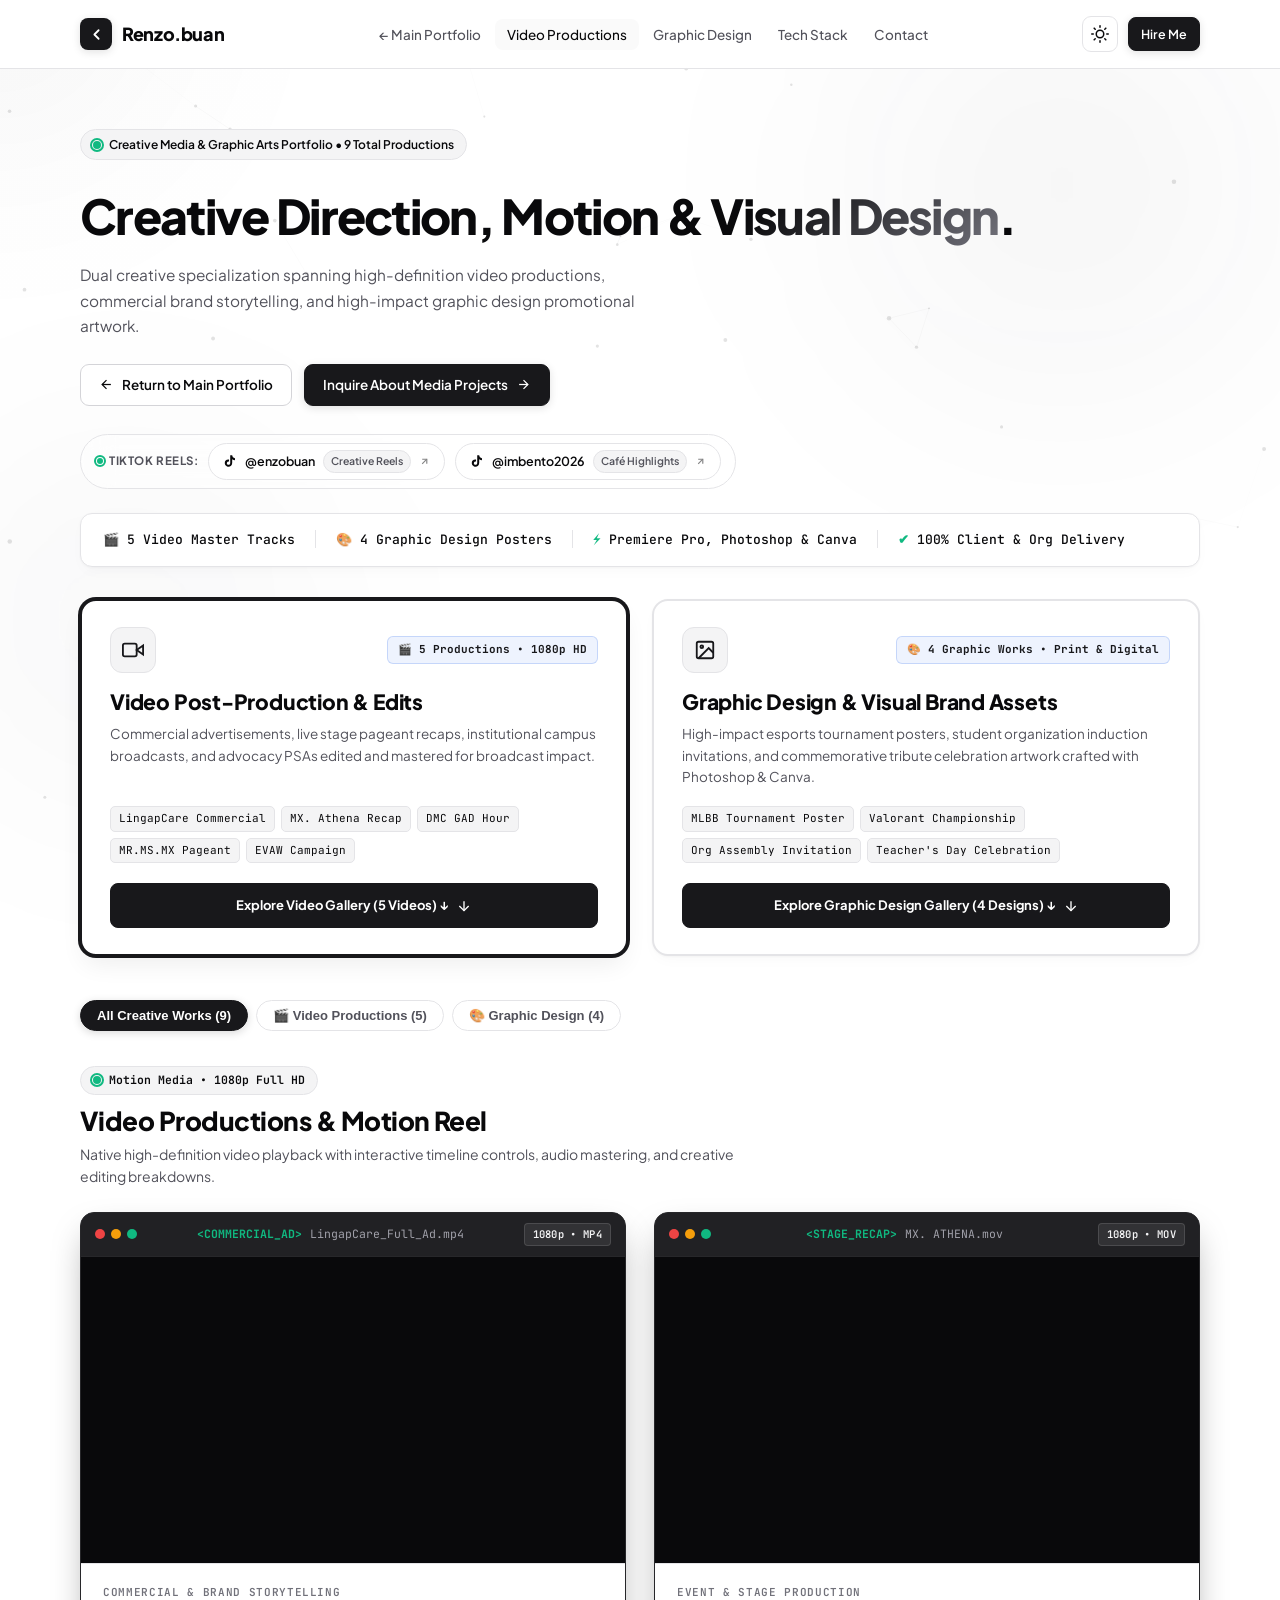
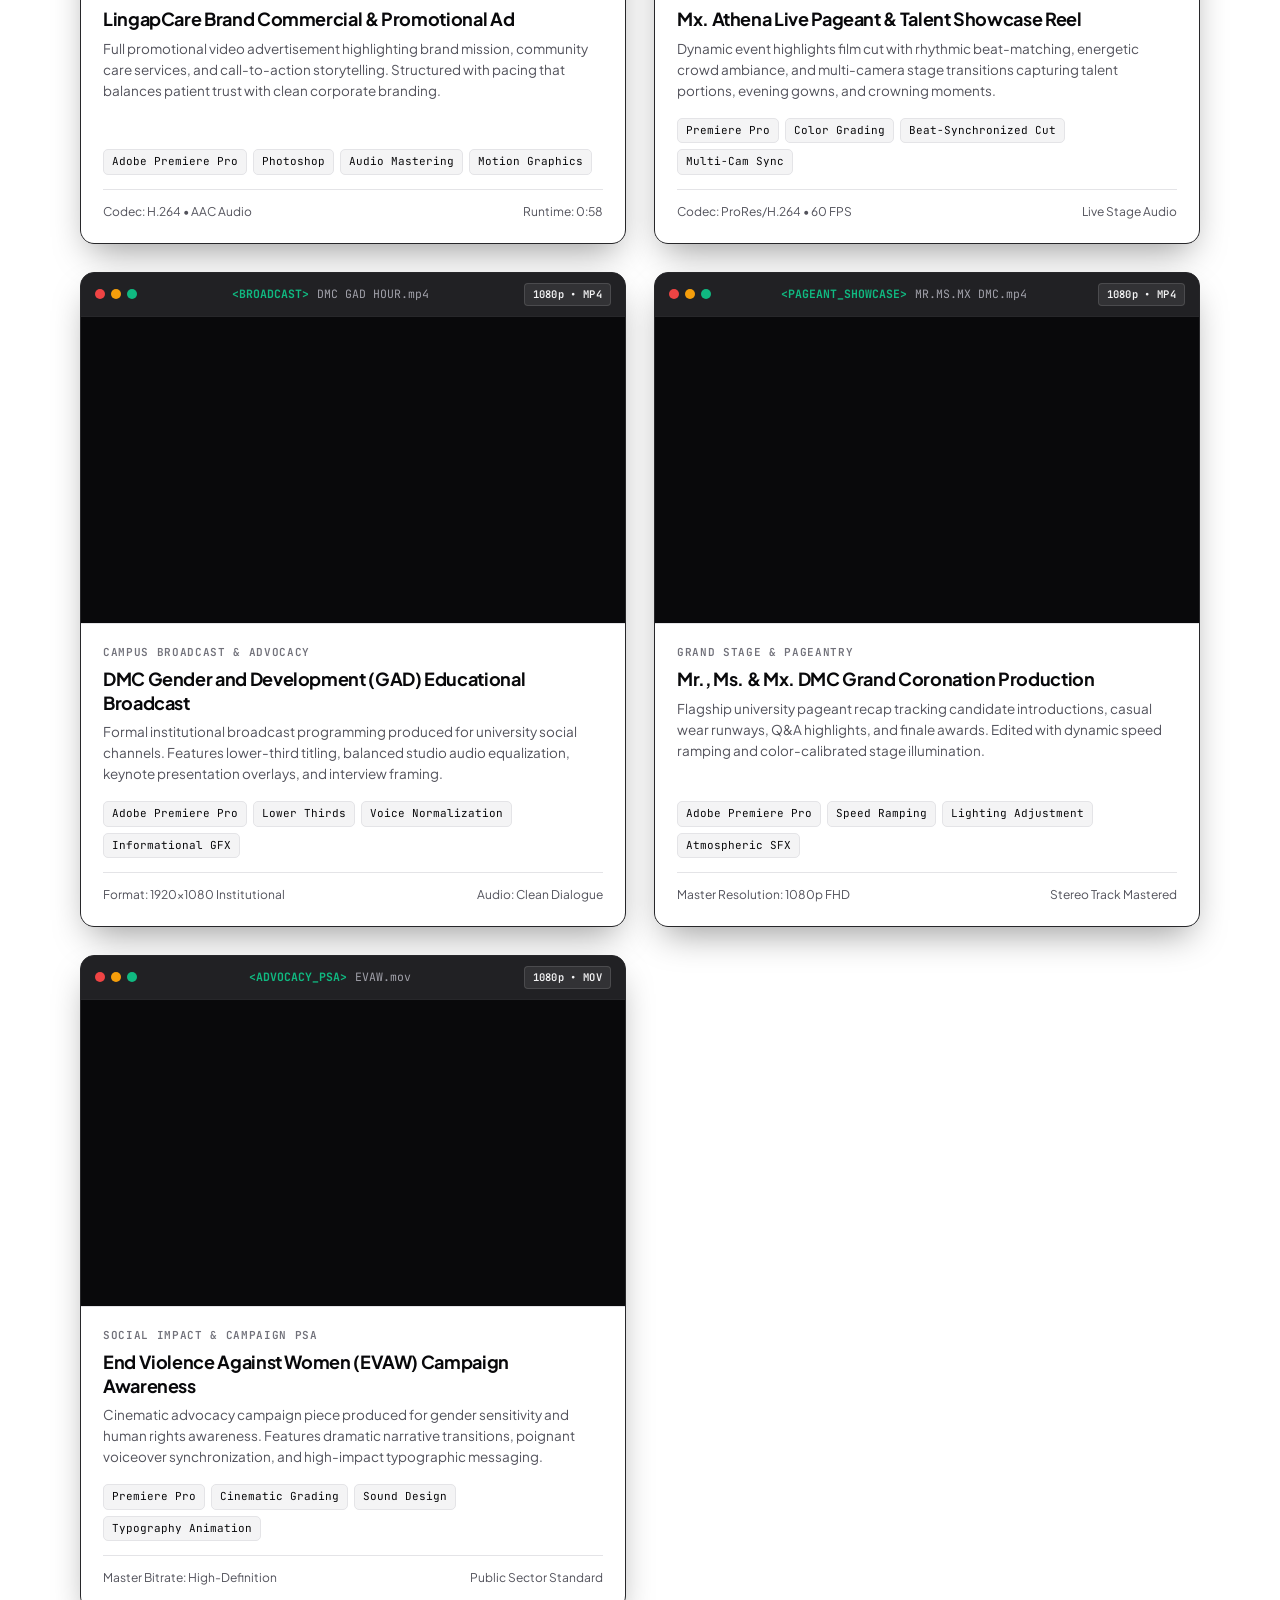
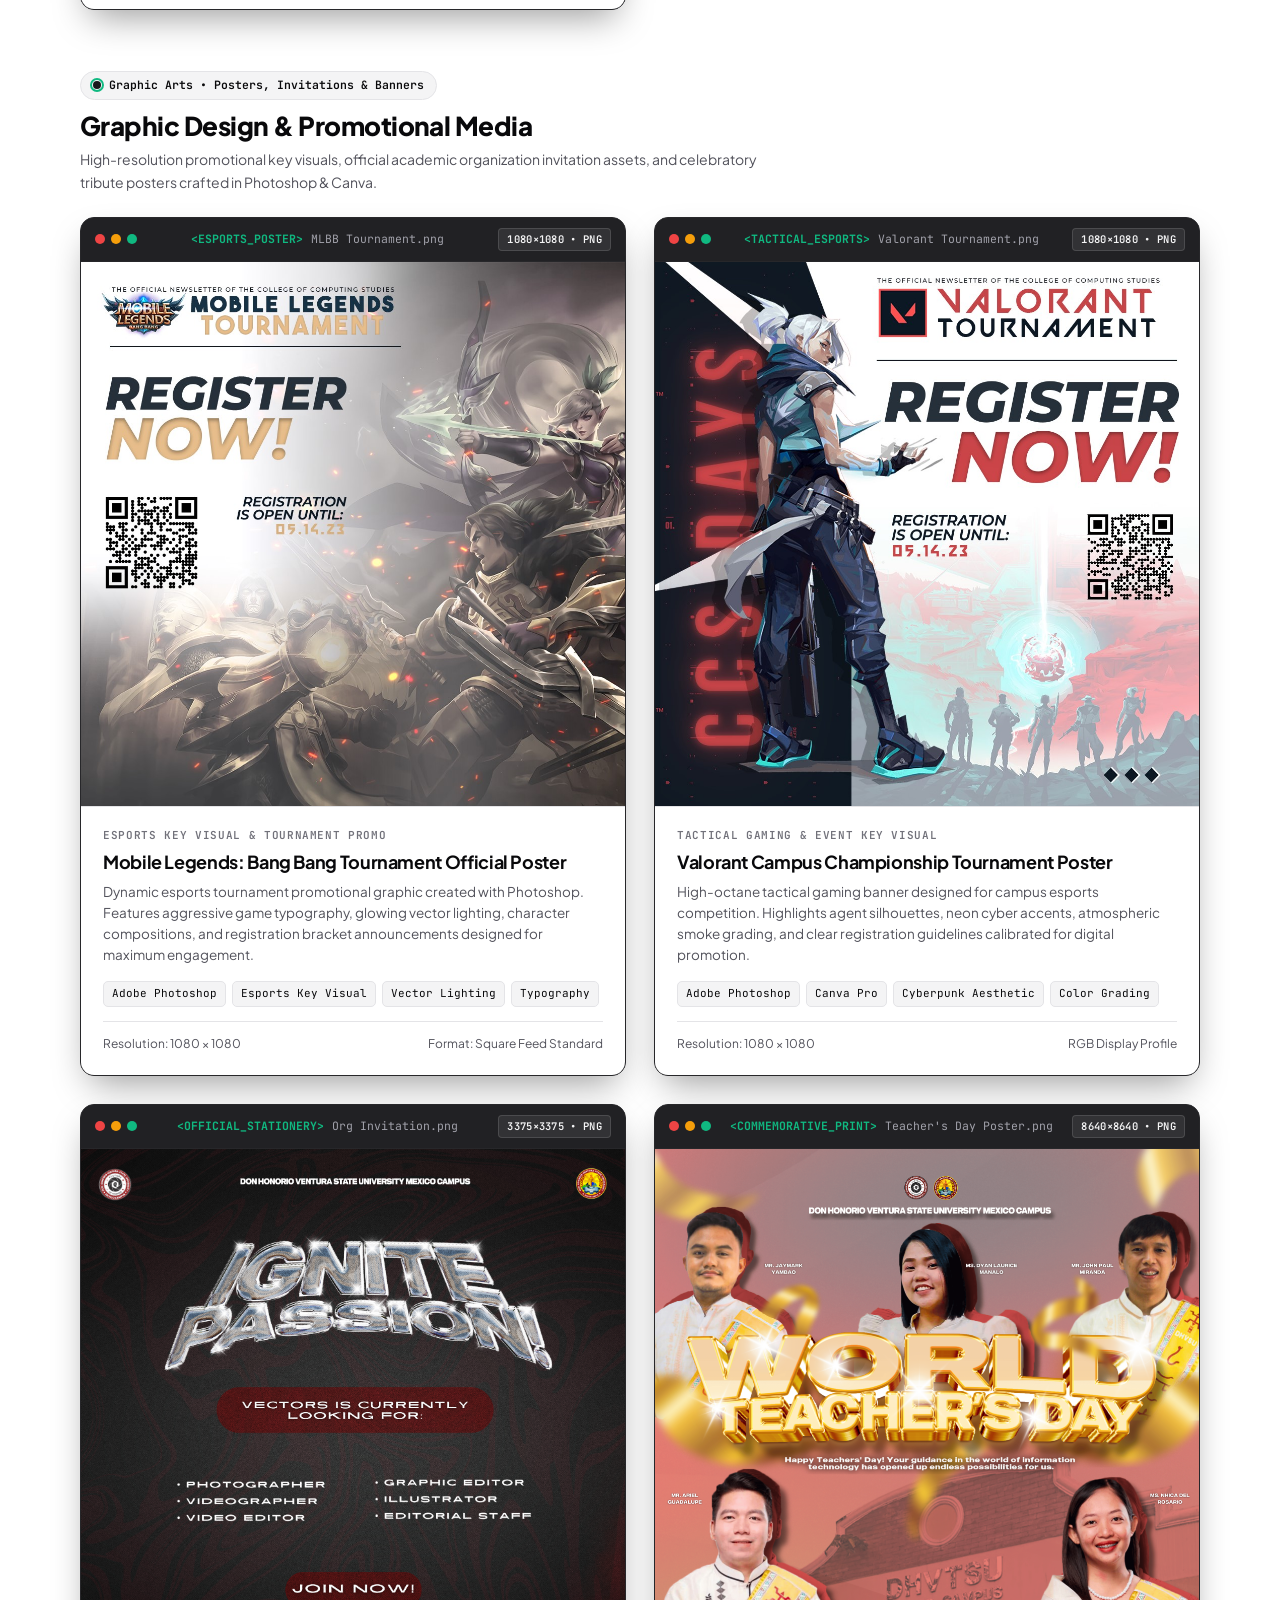
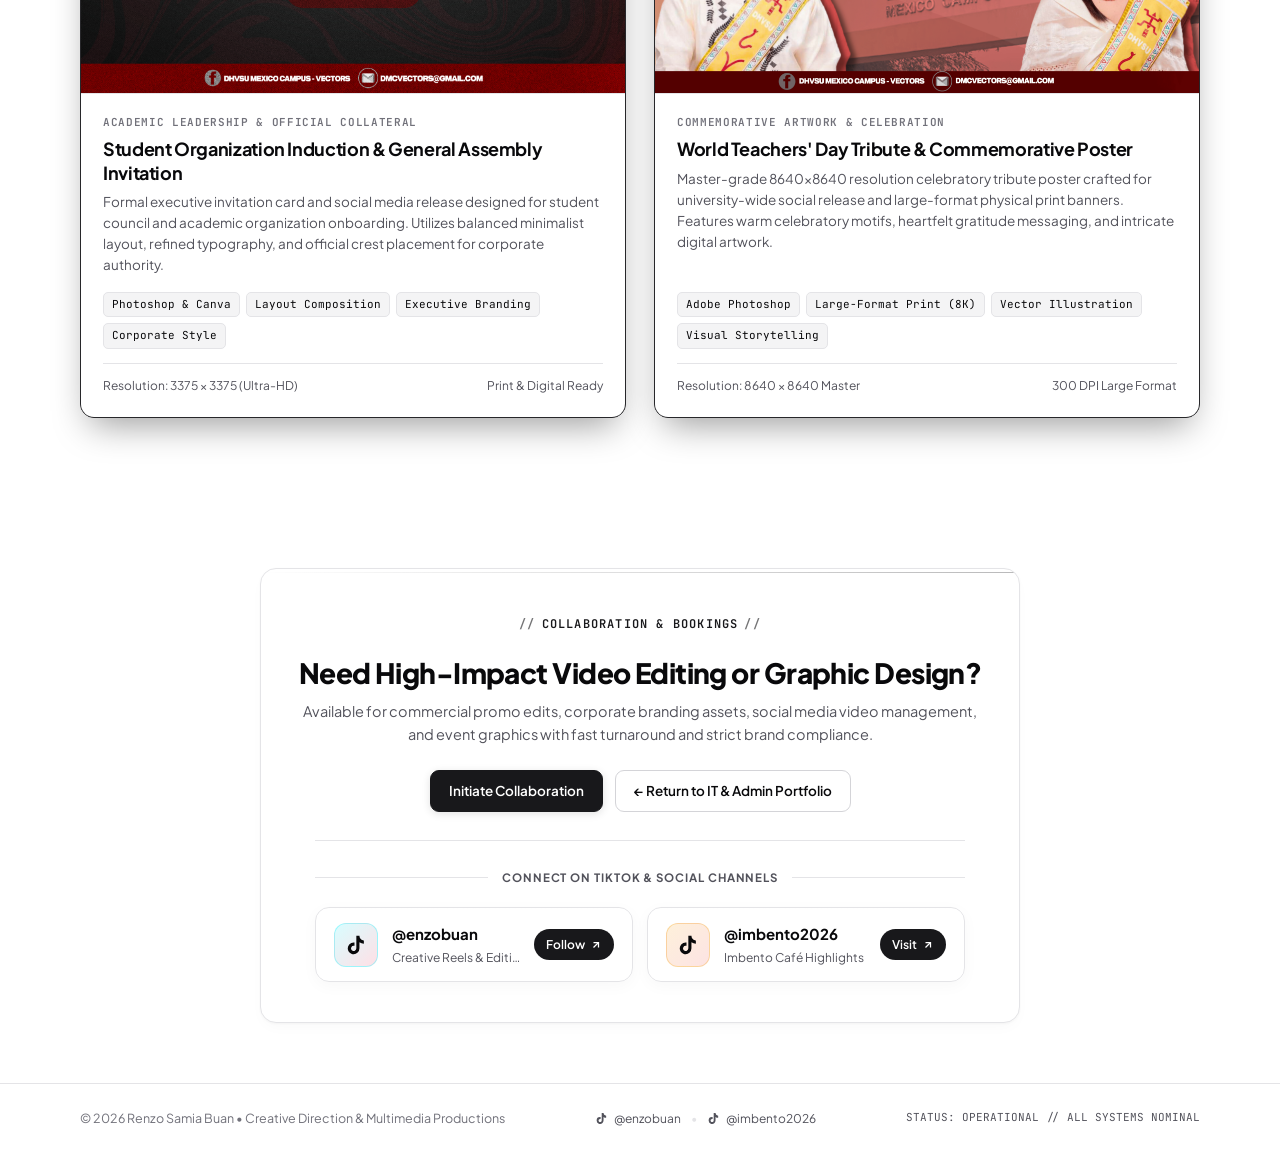
==== commit 0134d179: "Update Imbento Café TikTok handle to @imbento2026" ====
--- a/media.html
+++ b/media.html
@@ -98,9 +98,9 @@
           <span class="social-badge">Creative Reels</span>
           <svg class="arrow-ext" width="11" height="11" viewBox="0 0 24 24" fill="none" stroke="currentColor" stroke-width="2.5"><line x1="7" y1="17" x2="17" y2="7"></line><polyline points="7 7 17 7 17 17"></polyline></svg>
         </a>
-        <a href="https://www.tiktok.com/@imbentocafe2026" target="_blank" rel="noopener" class="social-pill-btn" title="Follow Imbento Café on TikTok (@imbentocafe2026)">
+        <a href="https://www.tiktok.com/@imbento2026" target="_blank" rel="noopener" class="social-pill-btn" title="Follow Imbento Café on TikTok (@imbento2026)">
           <svg class="tiktok-icon" width="14" height="14" viewBox="0 0 24 24" fill="currentColor"><path d="M19.59 6.69a4.83 4.83 0 0 1-3.77-4.25V2h-3.45v13.67a2.89 2.89 0 0 1-5.2 1.74 2.89 2.89 0 0 1 2.31-4.64c.298-.002.595.042.88.13V9.4a6.33 6.33 0 0 0-1-.08A6.34 6.34 0 0 0 3 15.66a6.34 6.34 0 0 0 10.82 4.47 6.33 6.33 0 0 0 1.94-4.52V9.08a8.27 8.27 0 0 0 4.83 1.55v-3.5a4.85 4.85 0 0 1-1-.44z"/></svg>
-          <span>@imbentocafe2026</span>
+          <span>@imbento2026</span>
           <span class="social-badge">Café Highlights</span>
           <svg class="arrow-ext" width="11" height="11" viewBox="0 0 24 24" fill="none" stroke="currentColor" stroke-width="2.5"><line x1="7" y1="17" x2="17" y2="7"></line><polyline points="7 7 17 7 17 17"></polyline></svg>
         </a>
@@ -673,12 +673,12 @@
               </span>
             </a>
 
-            <a href="https://www.tiktok.com/@imbentocafe2026" target="_blank" rel="noopener" class="social-glass-card" title="Open @imbentocafe2026 on TikTok">
+            <a href="https://www.tiktok.com/@imbento2026" target="_blank" rel="noopener" class="social-glass-card" title="Open @imbento2026 on TikTok">
               <div class="social-glass-icon cafe-glow">
                 <svg width="22" height="22" viewBox="0 0 24 24" fill="currentColor"><path d="M19.59 6.69a4.83 4.83 0 0 1-3.77-4.25V2h-3.45v13.67a2.89 2.89 0 0 1-5.2 1.74 2.89 2.89 0 0 1 2.31-4.64c.298-.002.595.042.88.13V9.4a6.33 6.33 0 0 0-1-.08A6.34 6.34 0 0 0 3 15.66a6.34 6.34 0 0 0 10.82 4.47 6.33 6.33 0 0 0 1.94-4.52V9.08a8.27 8.27 0 0 0 4.83 1.55v-3.5a4.85 4.85 0 0 1-1-.44z"/></svg>
               </div>
               <div class="social-glass-info" style="text-align: left;">
-                <div class="social-handle">@imbentocafe2026</div>
+                <div class="social-handle">@imbento2026</div>
                 <div class="social-sub">Imbento Café Highlights</div>
               </div>
               <span class="social-action-pill">
@@ -714,9 +714,9 @@
         <span>@enzobuan</span>
       </a>
       <span class="footer-dot">&bull;</span>
-      <a href="https://www.tiktok.com/@imbentocafe2026" target="_blank" rel="noopener" class="footer-social-link" title="Imbento Café TikTok">
+      <a href="https://www.tiktok.com/@imbento2026" target="_blank" rel="noopener" class="footer-social-link" title="Imbento Café TikTok">
         <svg width="13" height="13" viewBox="0 0 24 24" fill="currentColor"><path d="M19.59 6.69a4.83 4.83 0 0 1-3.77-4.25V2h-3.45v13.67a2.89 2.89 0 0 1-5.2 1.74 2.89 2.89 0 0 1 2.31-4.64c.298-.002.595.042.88.13V9.4a6.33 6.33 0 0 0-1-.08A6.34 6.34 0 0 0 3 15.66a6.34 6.34 0 0 0 10.82 4.47 6.33 6.33 0 0 0 1.94-4.52V9.08a8.27 8.27 0 0 0 4.83 1.55v-3.5a4.85 4.85 0 0 1-1-.44z"/></svg>
-        <span>@imbentocafe2026</span>
+        <span>@imbento2026</span>
       </a>
     </div>
     <div class="mono" style="font-size: 11px; color: var(--text-muted);">
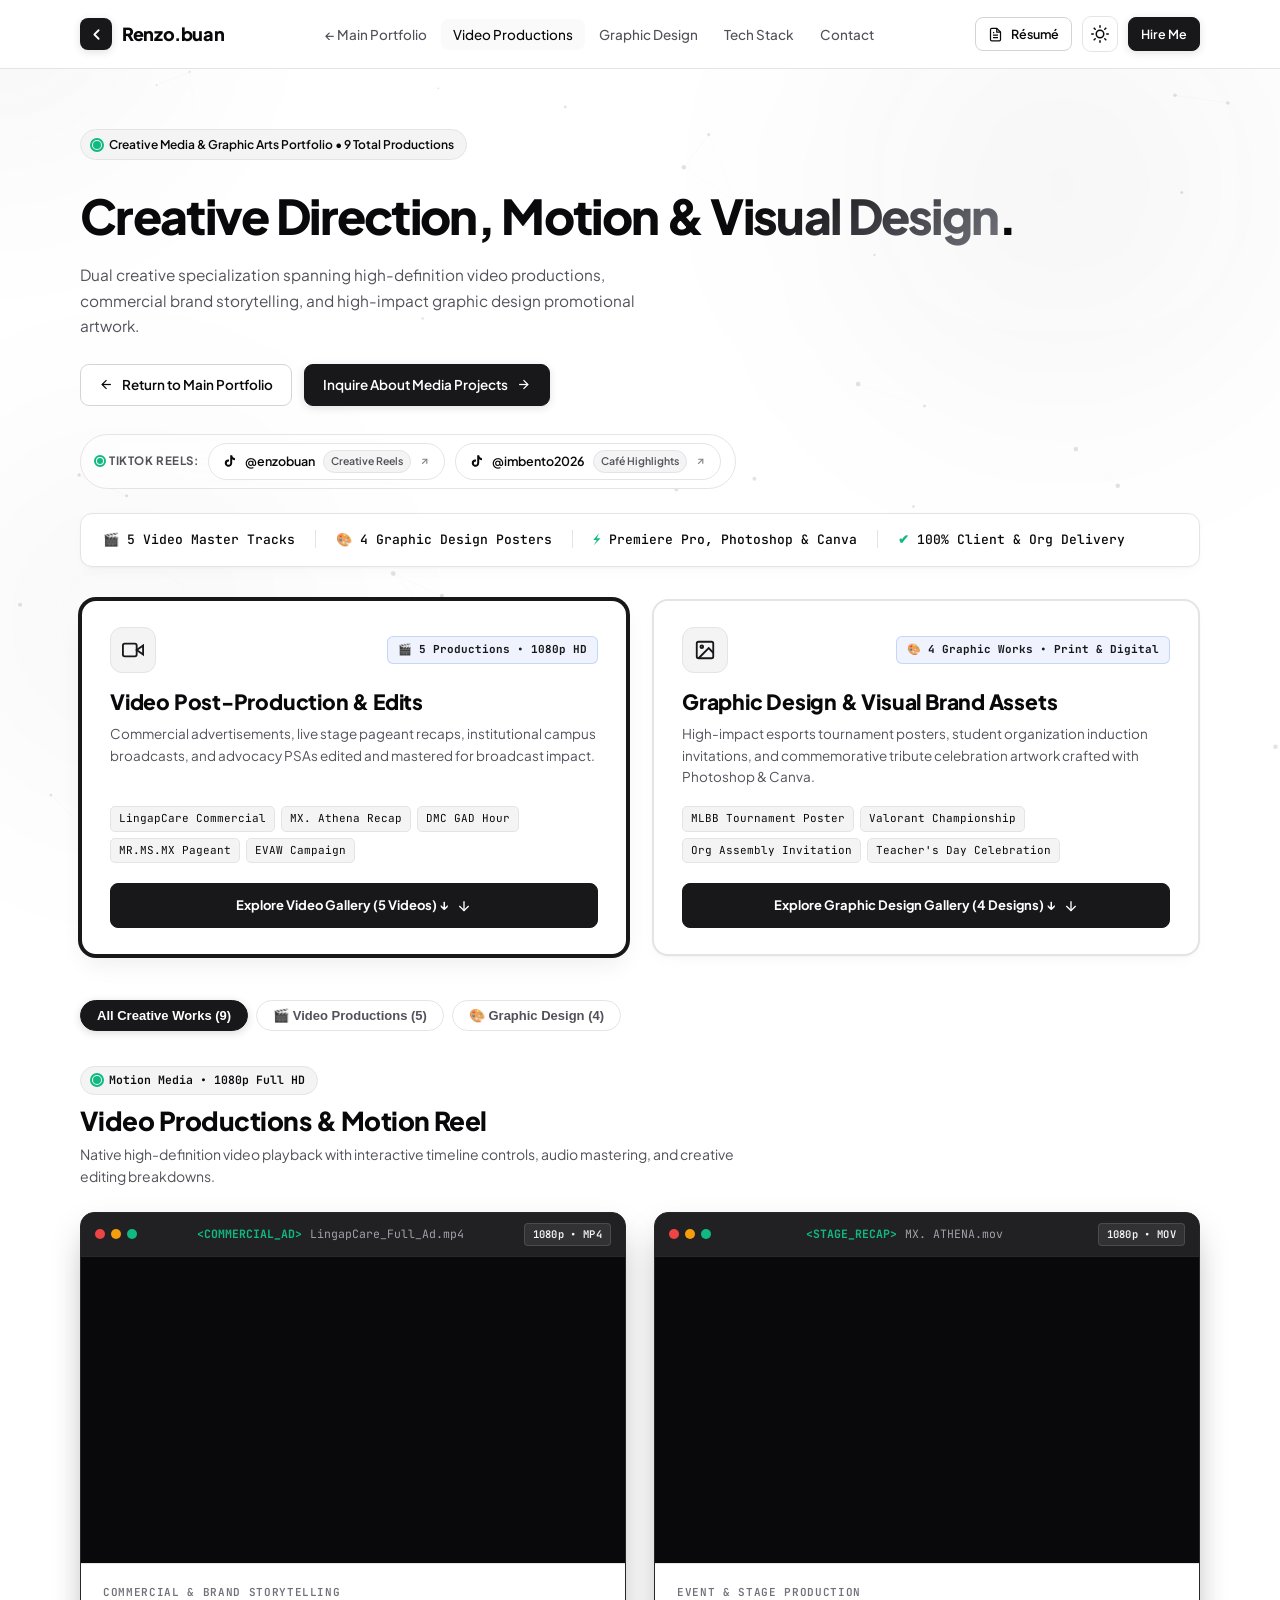
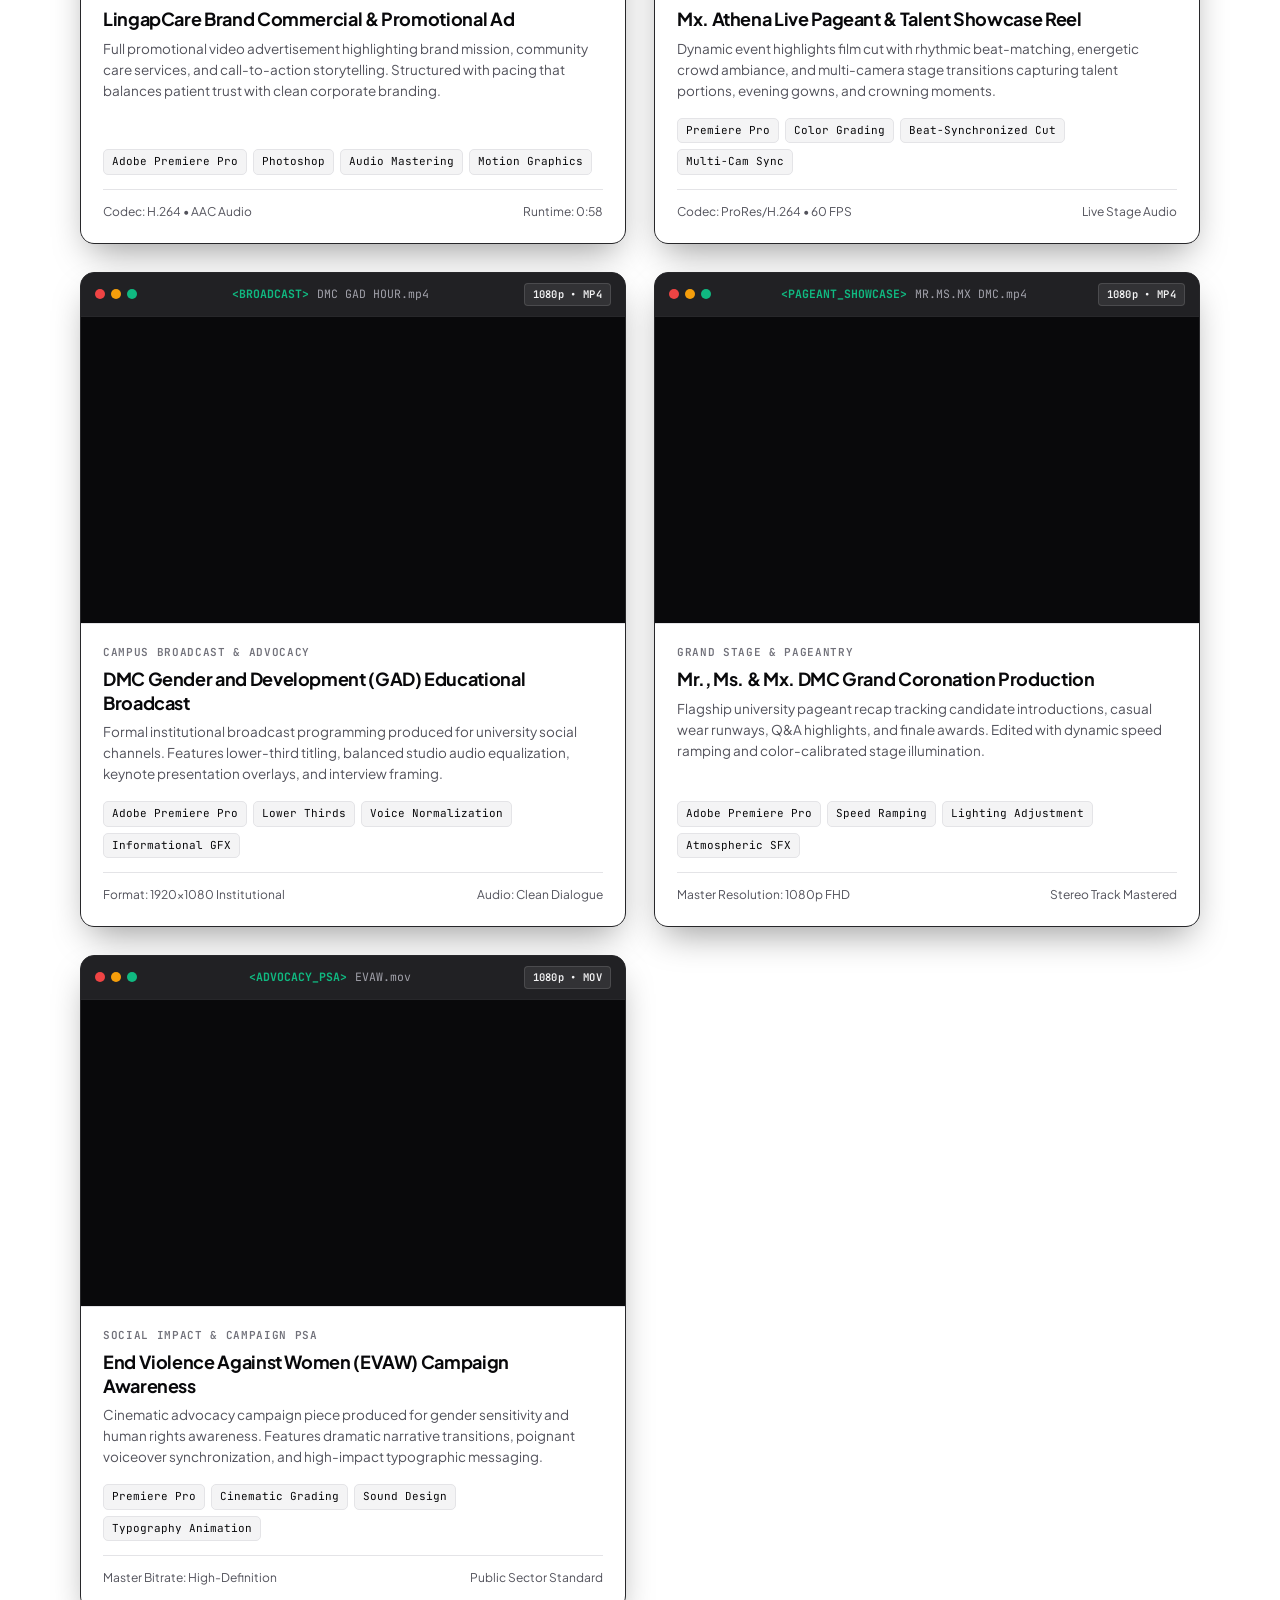
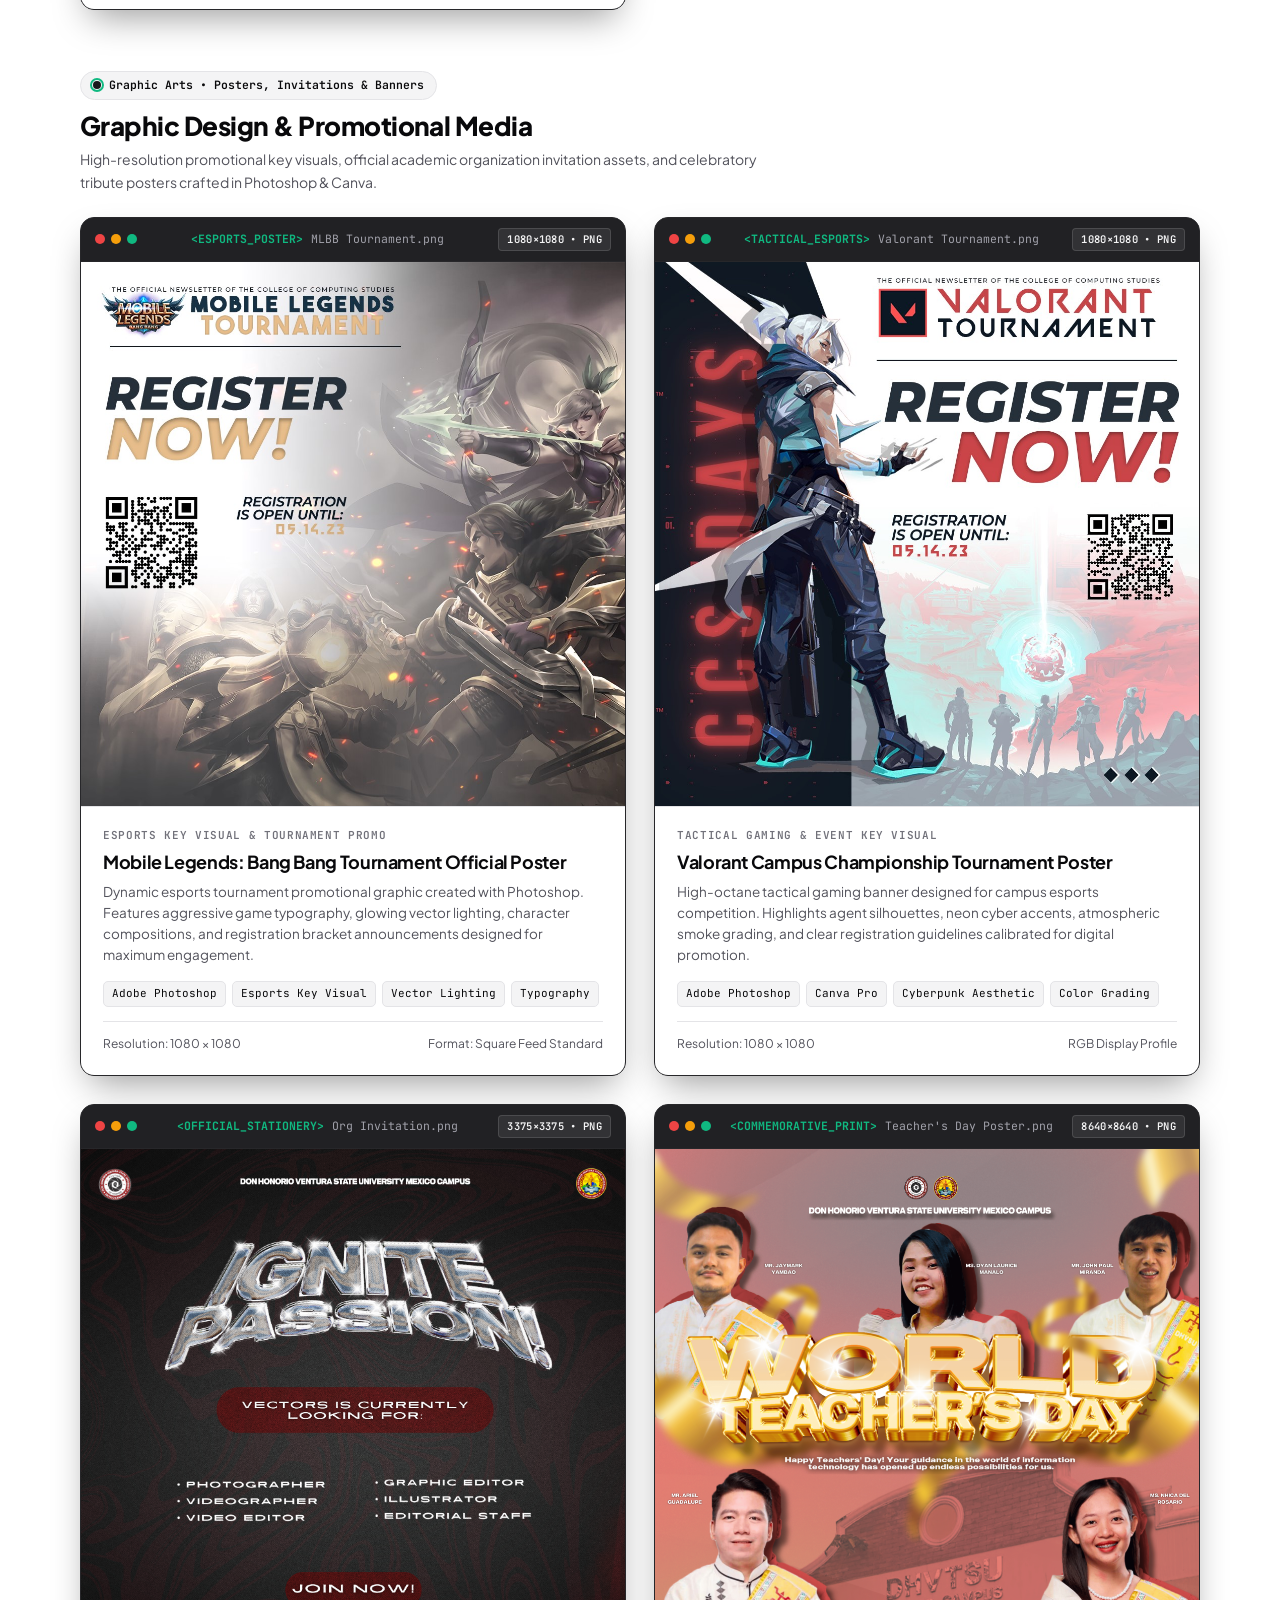
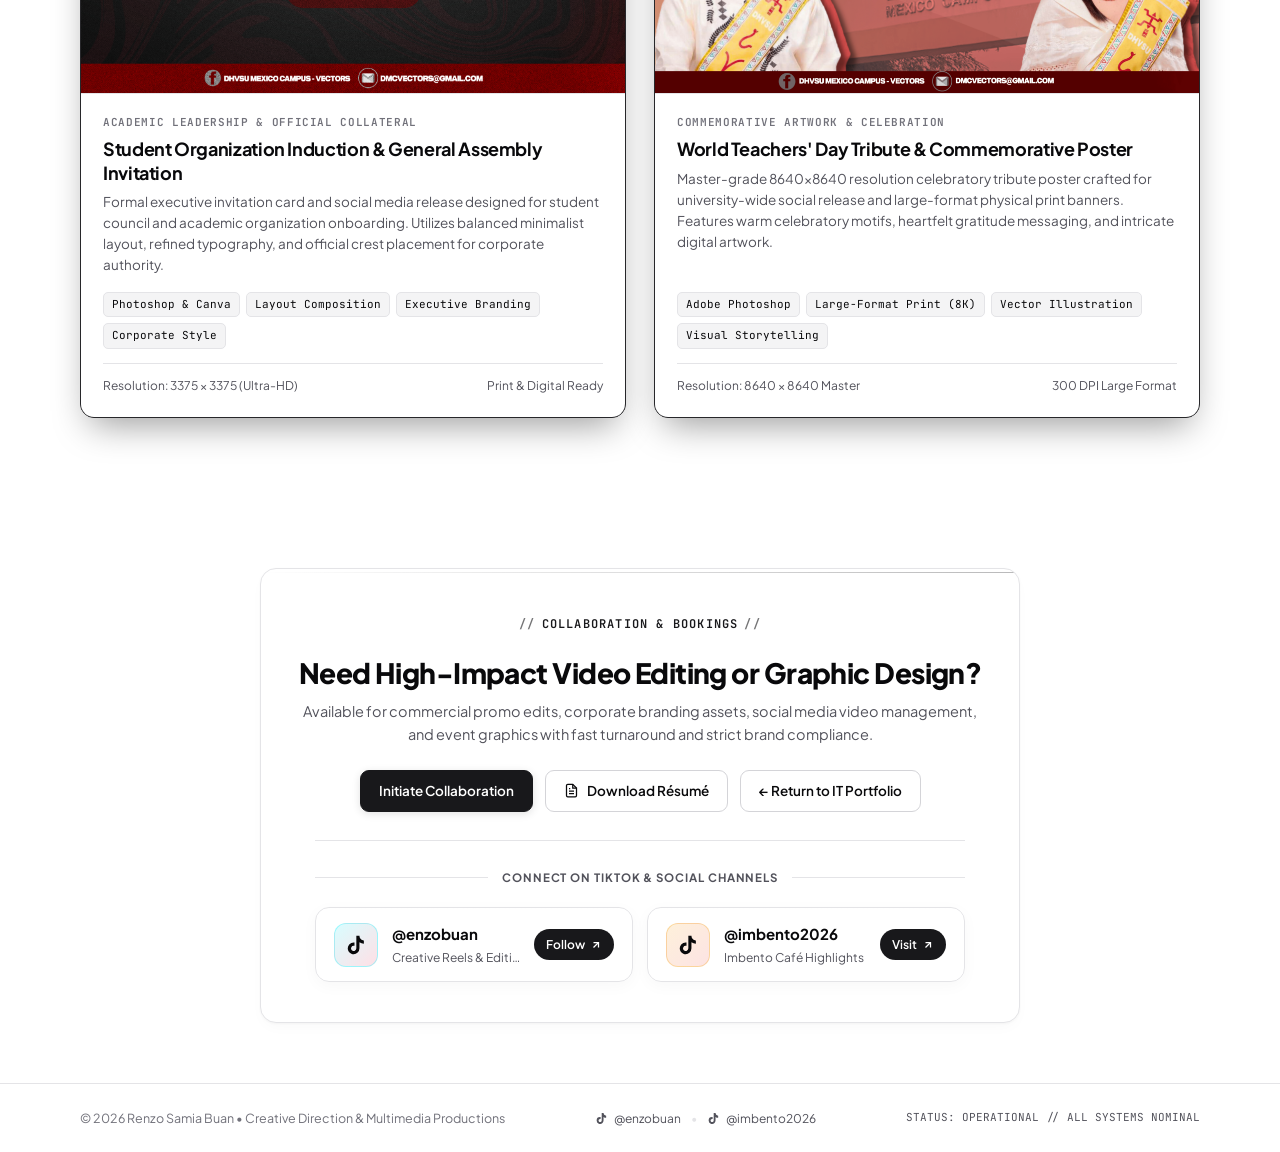
==== commit a08d46df: "Add official ATS resume PDF and integrate download buttons across site" ====
--- a/media.html
+++ b/media.html
@@ -38,6 +38,10 @@
     </ul>
 
     <div class="nav-actions">
+      <a href="Renzo_Buan_ATS.pdf" target="_blank" rel="noopener" class="btn btn-secondary btn-sm" title="View ATS Résumé PDF">
+        <svg viewBox="0 0 24 24" width="13" height="13" fill="none" stroke="currentColor" stroke-width="2.2"><path d="M14 2H6a2 2 0 0 0-2 2v16a2 2 0 0 0 2 2h12a2 2 0 0 0 2-2V8z"></path><polyline points="14 2 14 8 20 8"></polyline><line x1="16" y1="13" x2="8" y2="13"></line><line x1="16" y1="17" x2="8" y2="17"></line><polyline points="10 9 9 9 8 9"></polyline></svg>
+        <span>Résumé</span>
+      </a>
       <button class="theme-btn" id="themeToggle" aria-label="Toggle visual theme" title="Toggle theme">
         <svg class="sun-icon" viewBox="0 0 24 24"><circle cx="12" cy="12" r="5"></circle><line x1="12" y1="1" x2="12" y2="3"></line><line x1="12" y1="21" x2="12" y2="23"></line><line x1="4.22" y1="4.22" x2="5.64" y2="5.64"></line><line x1="18.36" y1="18.36" x2="19.78" y2="19.78"></line><line x1="1" y1="12" x2="3" y2="12"></line><line x1="21" y1="12" x2="23" y2="12"></line><line x1="4.22" y1="19.78" x2="5.64" y2="18.36"></line><line x1="18.36" y1="5.64" x2="19.78" y2="4.22"></line></svg>
       </button>
@@ -55,6 +59,7 @@
     <a href="#graphics" onclick="closeMobileNav()">🎨 Graphic Design (4 Posters)</a>
     <a href="index.html#skills" onclick="closeMobileNav()">Technology Stack</a>
     <a href="index.html#contact" onclick="closeMobileNav()">Contact Renzo</a>
+    <a href="Renzo_Buan_ATS.pdf" target="_blank" rel="noopener" style="font-weight: 600; color: var(--text-main);">📄 View Résumé (PDF) ↗</a>
   </div>
 </header>
 
@@ -647,7 +652,11 @@
         </p>
         <div style="display: flex; gap: 12px; justify-content: center; flex-wrap: wrap;">
           <a href="index.html#contact" class="btn btn-primary">Initiate Collaboration</a>
-          <a href="index.html" class="btn btn-secondary">&larr; Return to IT &amp; Admin Portfolio</a>
+          <a href="Renzo_Buan_ATS.pdf" target="_blank" rel="noopener" class="btn btn-secondary">
+            <svg viewBox="0 0 24 24" width="14" height="14" fill="none" stroke="currentColor" stroke-width="2.2"><path d="M14 2H6a2 2 0 0 0-2 2v16a2 2 0 0 0 2 2h12a2 2 0 0 0 2-2V8z"></path><polyline points="14 2 14 8 20 8"></polyline><line x1="16" y1="13" x2="8" y2="13"></line><line x1="16" y1="17" x2="8" y2="17"></line><polyline points="10 9 9 9 8 9"></polyline></svg>
+            <span>Download Résumé</span>
+          </a>
+          <a href="index.html" class="btn btn-secondary">&larr; Return to IT Portfolio</a>
         </div>
 
         <!-- Official TikTok Connect Section -->
--- a/styles.css
+++ b/styles.css
@@ -2386,3 +2386,94 @@
     width: 100%;
   }
 }
+
+/* ==========================================================================
+   OFFICIAL ATS RÉSUMÉ SHOWCASE BANNER
+   ========================================================================== */
+.resume-download-banner {
+  margin-top: 28px;
+  background: rgba(255, 255, 255, 0.5);
+  backdrop-filter: blur(20px);
+  -webkit-backdrop-filter: blur(20px);
+  border: 1px solid var(--border);
+  border-radius: 16px;
+  padding: 20px 24px;
+  display: flex;
+  align-items: center;
+  justify-content: space-between;
+  gap: 18px;
+  flex-wrap: wrap;
+  max-width: 960px;
+  margin-left: auto;
+  margin-right: auto;
+  box-shadow: 0 4px 20px rgba(0, 0, 0, 0.04);
+  position: relative;
+  overflow: hidden;
+  transition: all 0.25s ease;
+}
+[data-theme="dark"] .resume-download-banner {
+  background: rgba(255, 255, 255, 0.035);
+  border-color: rgba(255, 255, 255, 0.09);
+  box-shadow: 0 8px 32px rgba(0, 0, 0, 0.35);
+}
+.resume-download-banner:hover {
+  transform: translateY(-2px);
+  border-color: rgba(255, 255, 255, 0.2);
+}
+.resume-banner-info {
+  display: flex;
+  align-items: center;
+  gap: 14px;
+  flex: 1;
+  min-width: 260px;
+}
+.resume-banner-icon {
+  width: 44px;
+  height: 44px;
+  border-radius: 12px;
+  background: var(--surface);
+  border: 1px solid var(--border);
+  display: flex;
+  align-items: center;
+  justify-content: center;
+  color: var(--primary);
+  flex-shrink: 0;
+}
+[data-theme="dark"] .resume-banner-icon {
+  background: rgba(255, 255, 255, 0.08);
+  border-color: rgba(255, 255, 255, 0.15);
+  color: #ffffff;
+}
+.resume-banner-title {
+  font-size: 14.5px;
+  font-weight: 700;
+  color: var(--text-main);
+  margin-bottom: 2px;
+  display: flex;
+  align-items: center;
+  gap: 8px;
+}
+.resume-banner-desc {
+  font-size: 12.5px;
+  color: var(--text-muted);
+  line-height: 1.45;
+}
+.resume-pill-tag {
+  font-size: 10.5px;
+  font-weight: 700;
+  text-transform: uppercase;
+  letter-spacing: 0.05em;
+  padding: 2px 7px;
+  border-radius: 6px;
+  background: rgba(16, 185, 129, 0.12);
+  color: #10b981;
+}
+@media (max-width: 640px) {
+  .resume-download-banner {
+    flex-direction: column;
+    align-items: flex-start;
+  }
+  .resume-download-banner .btn {
+    width: 100%;
+  }
+}
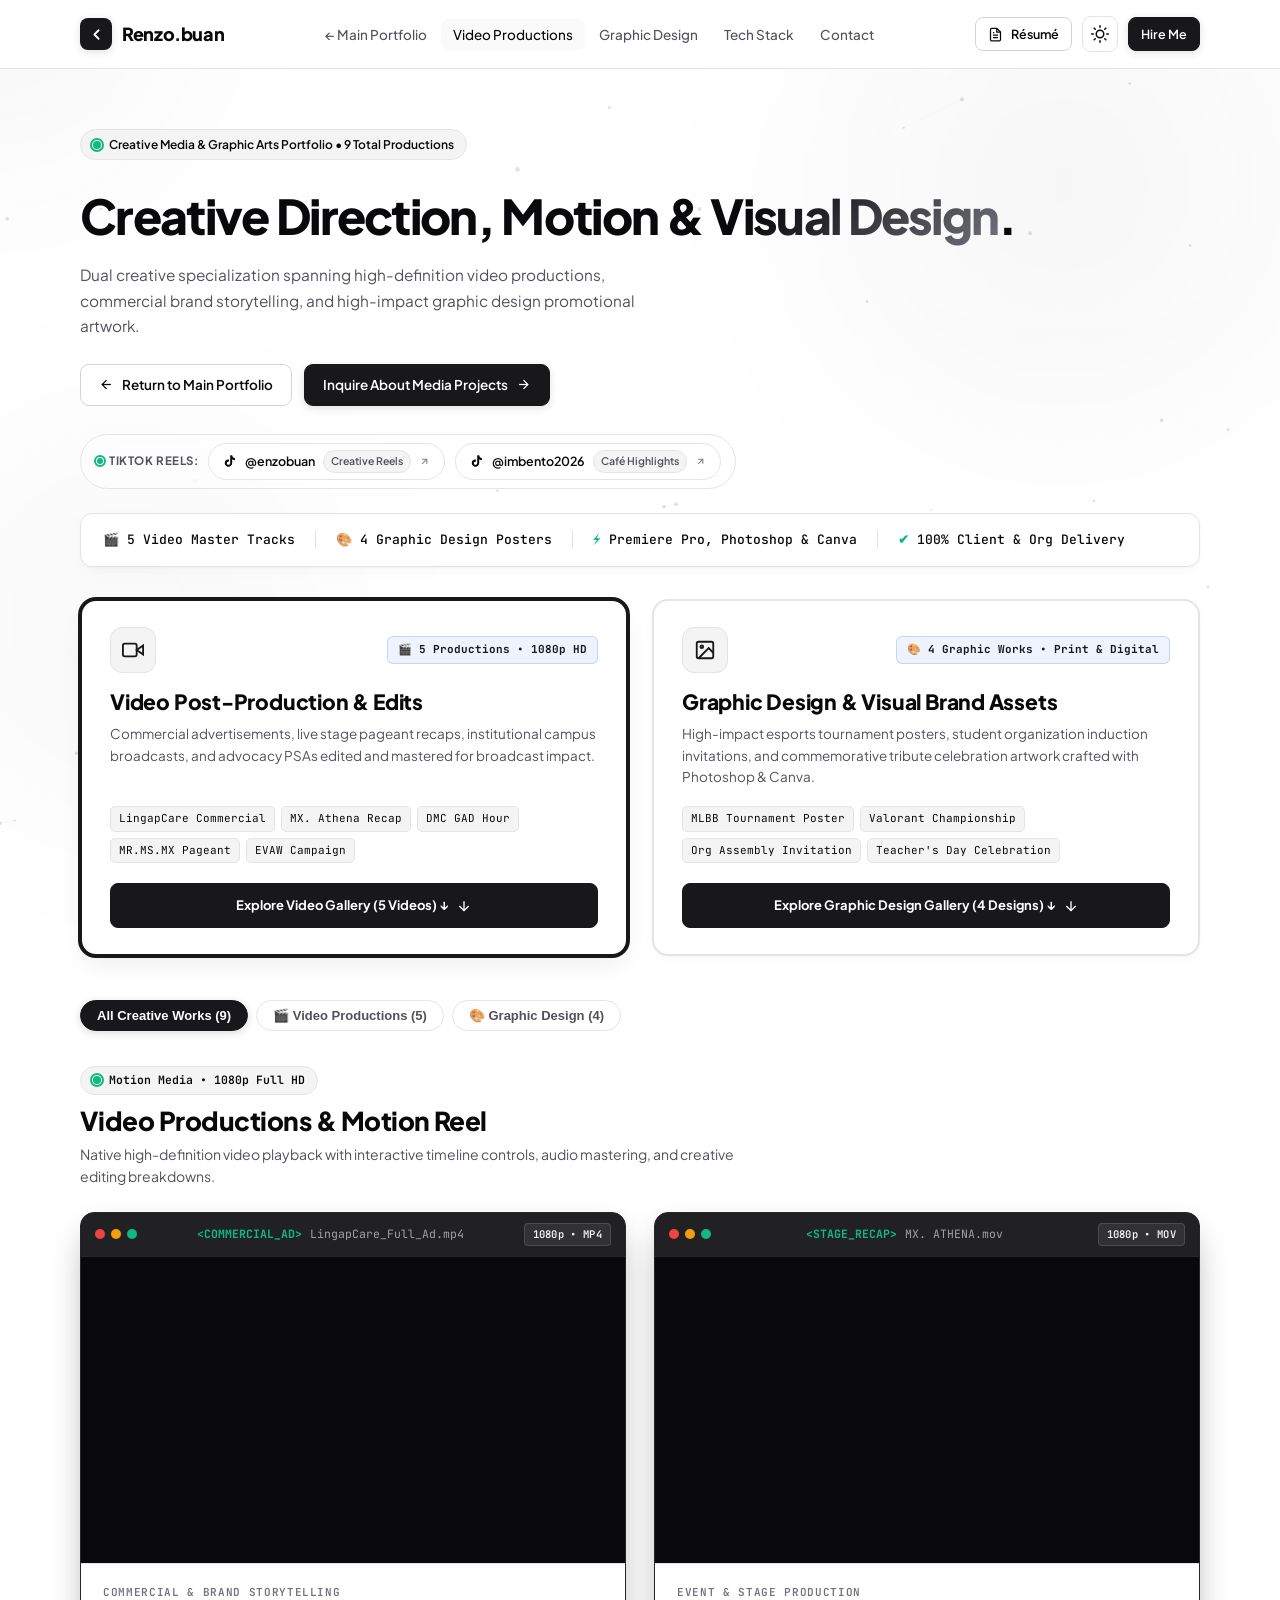
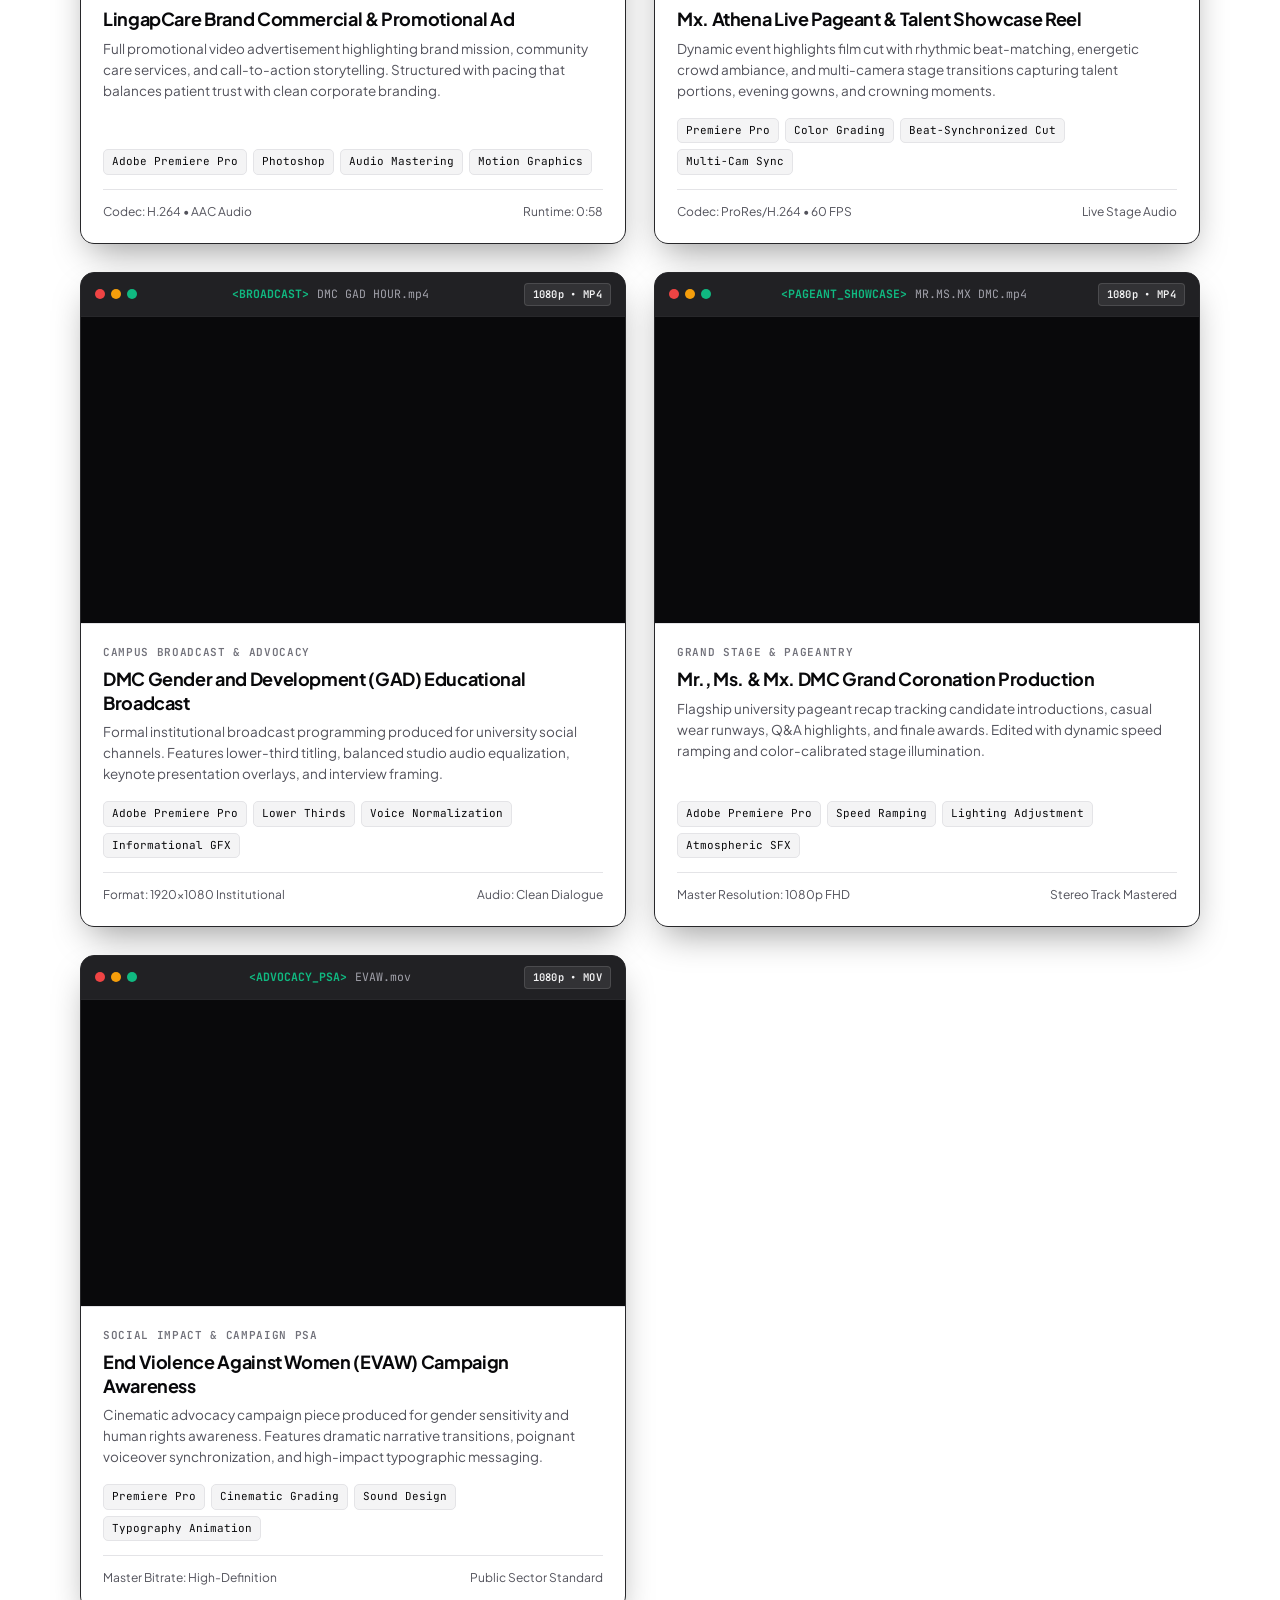
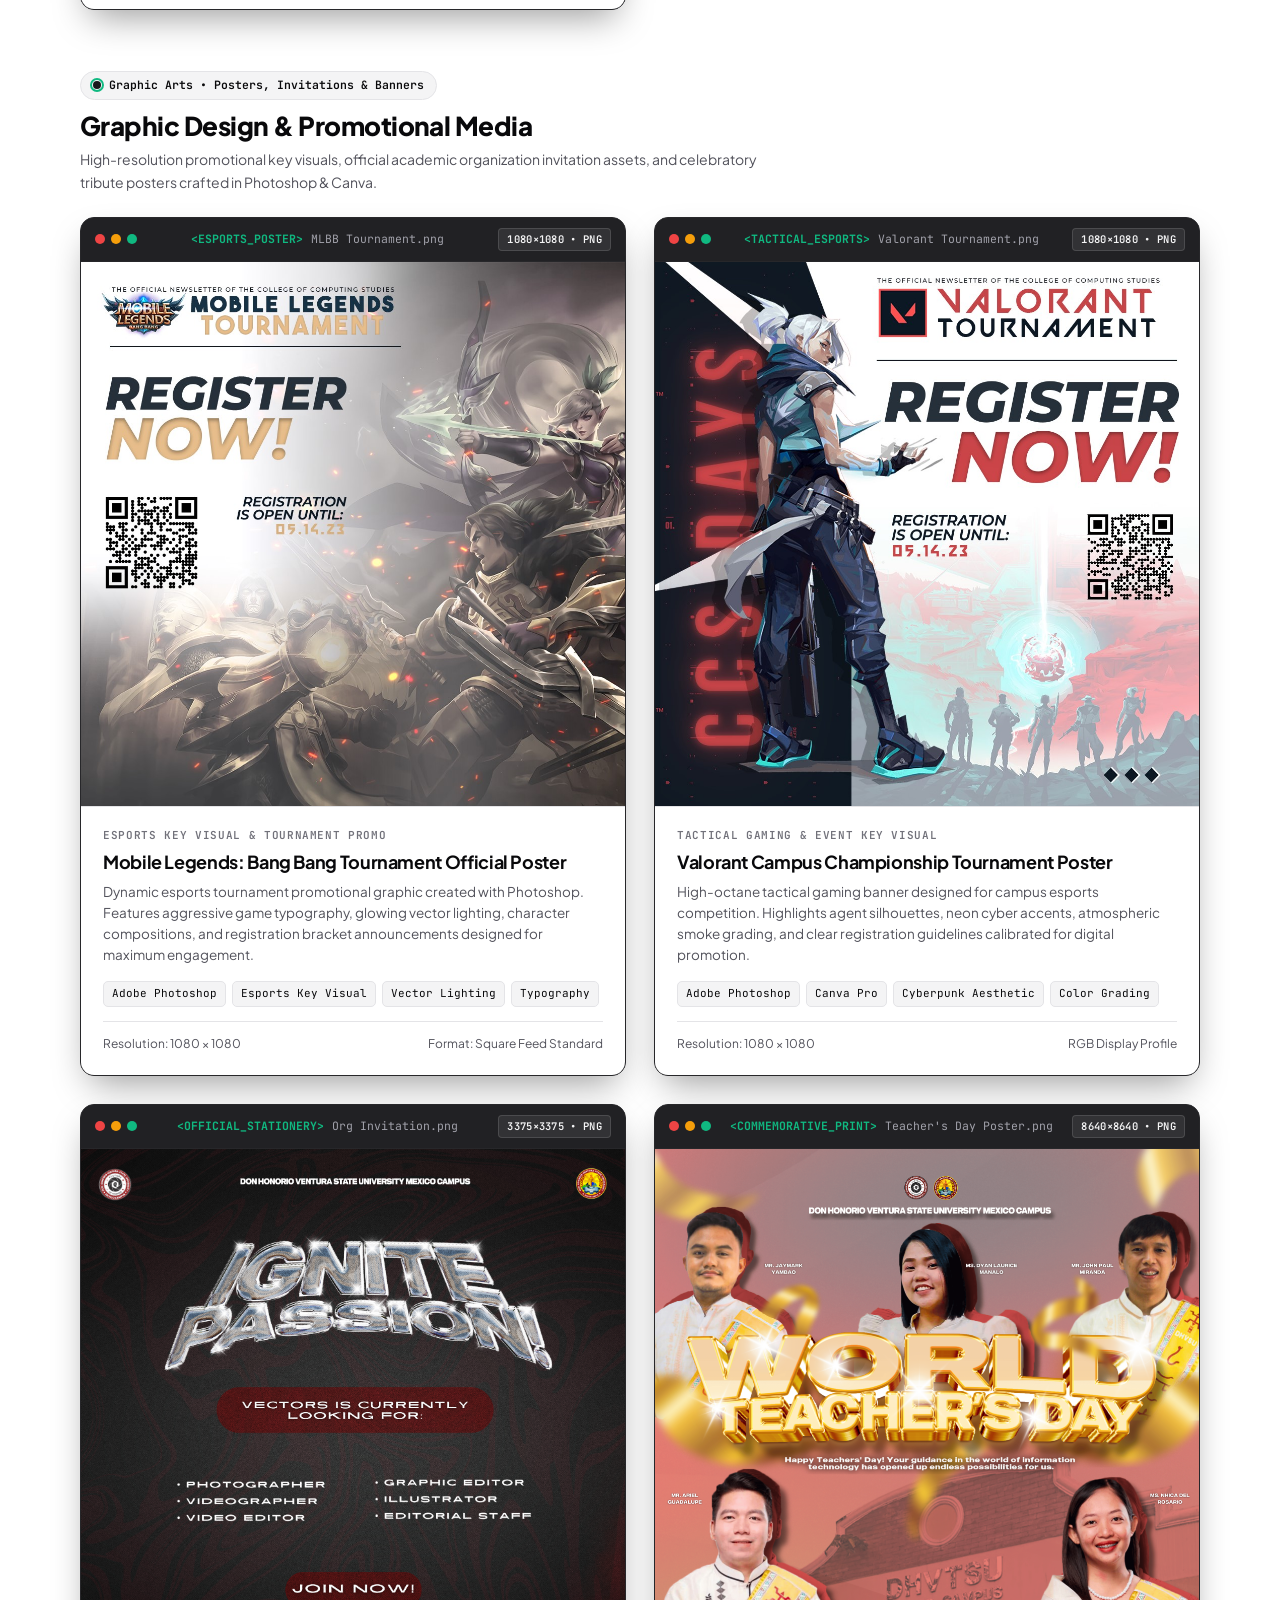
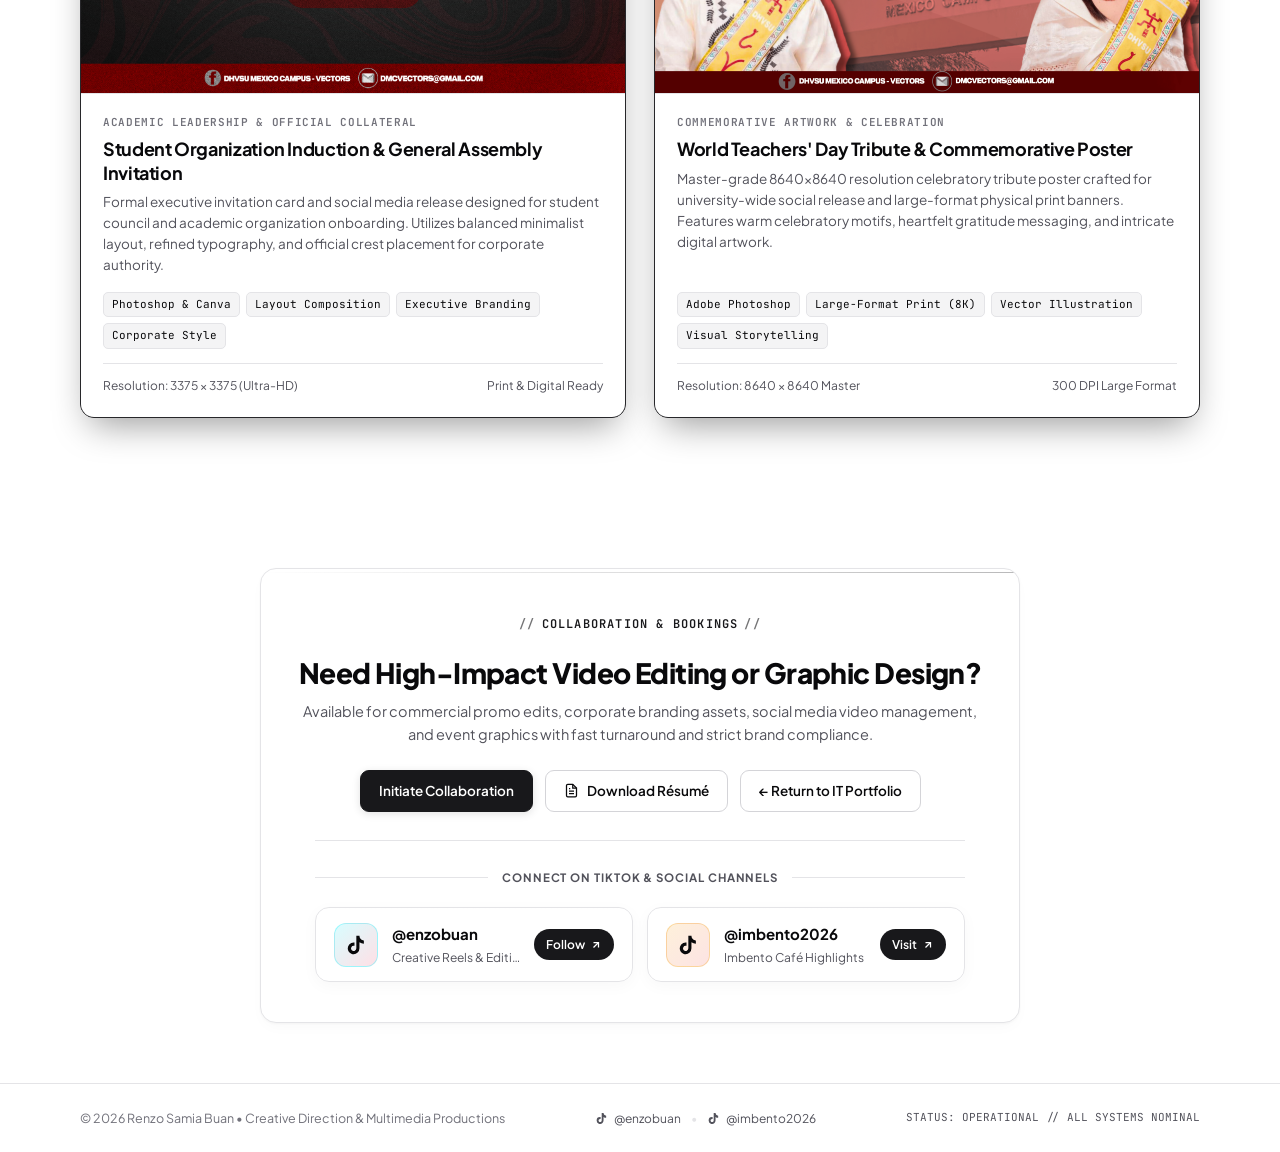
==== commit c1df15e0: "Remove previous ATS resume, keep only latest resume as Renzo_Buan_Resume.pdf" ====
--- a/media.html
+++ b/media.html
@@ -38,7 +38,7 @@
     </ul>
 
     <div class="nav-actions">
-      <a href="Renzo_Buan_ATS.pdf" target="_blank" rel="noopener" class="btn btn-secondary btn-sm" title="View ATS Résumé PDF">
+      <a href="Renzo_Buan_Resume.pdf" target="_blank" rel="noopener" class="btn btn-secondary btn-sm" title="View ATS Résumé PDF">
         <svg viewBox="0 0 24 24" width="13" height="13" fill="none" stroke="currentColor" stroke-width="2.2"><path d="M14 2H6a2 2 0 0 0-2 2v16a2 2 0 0 0 2 2h12a2 2 0 0 0 2-2V8z"></path><polyline points="14 2 14 8 20 8"></polyline><line x1="16" y1="13" x2="8" y2="13"></line><line x1="16" y1="17" x2="8" y2="17"></line><polyline points="10 9 9 9 8 9"></polyline></svg>
         <span>Résumé</span>
       </a>
@@ -59,7 +59,7 @@
     <a href="#graphics" onclick="closeMobileNav()">🎨 Graphic Design (4 Posters)</a>
     <a href="index.html#skills" onclick="closeMobileNav()">Technology Stack</a>
     <a href="index.html#contact" onclick="closeMobileNav()">Contact Renzo</a>
-    <a href="Renzo_Buan_ATS.pdf" target="_blank" rel="noopener" style="font-weight: 600; color: var(--text-main);">📄 View Résumé (PDF) ↗</a>
+    <a href="Renzo_Buan_Resume.pdf" target="_blank" rel="noopener" style="font-weight: 600; color: var(--text-main);">📄 View Résumé (PDF) ↗</a>
   </div>
 </header>
 
@@ -652,7 +652,7 @@
         </p>
         <div style="display: flex; gap: 12px; justify-content: center; flex-wrap: wrap;">
           <a href="index.html#contact" class="btn btn-primary">Initiate Collaboration</a>
-          <a href="Renzo_Buan_ATS.pdf" target="_blank" rel="noopener" class="btn btn-secondary">
+          <a href="Renzo_Buan_Resume.pdf" target="_blank" rel="noopener" class="btn btn-secondary">
             <svg viewBox="0 0 24 24" width="14" height="14" fill="none" stroke="currentColor" stroke-width="2.2"><path d="M14 2H6a2 2 0 0 0-2 2v16a2 2 0 0 0 2 2h12a2 2 0 0 0 2-2V8z"></path><polyline points="14 2 14 8 20 8"></polyline><line x1="16" y1="13" x2="8" y2="13"></line><line x1="16" y1="17" x2="8" y2="17"></line><polyline points="10 9 9 9 8 9"></polyline></svg>
             <span>Download Résumé</span>
           </a>
